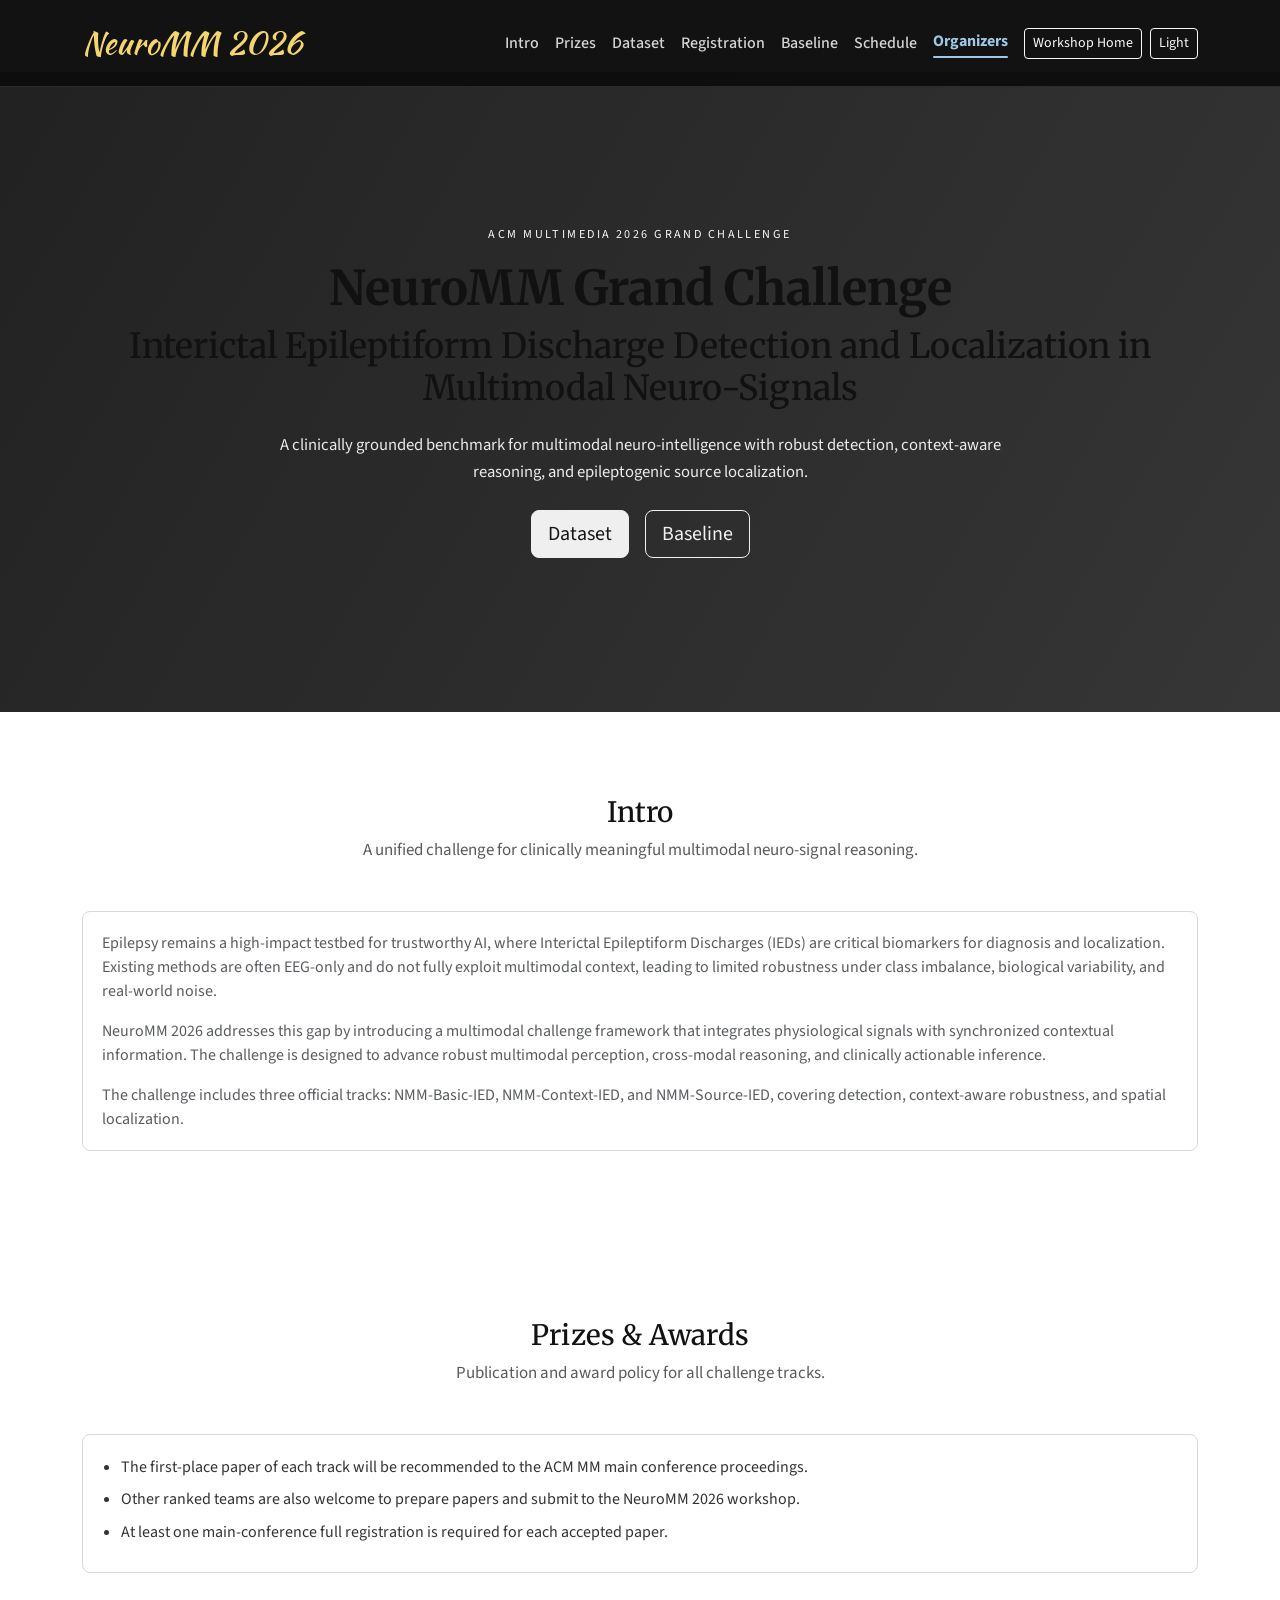
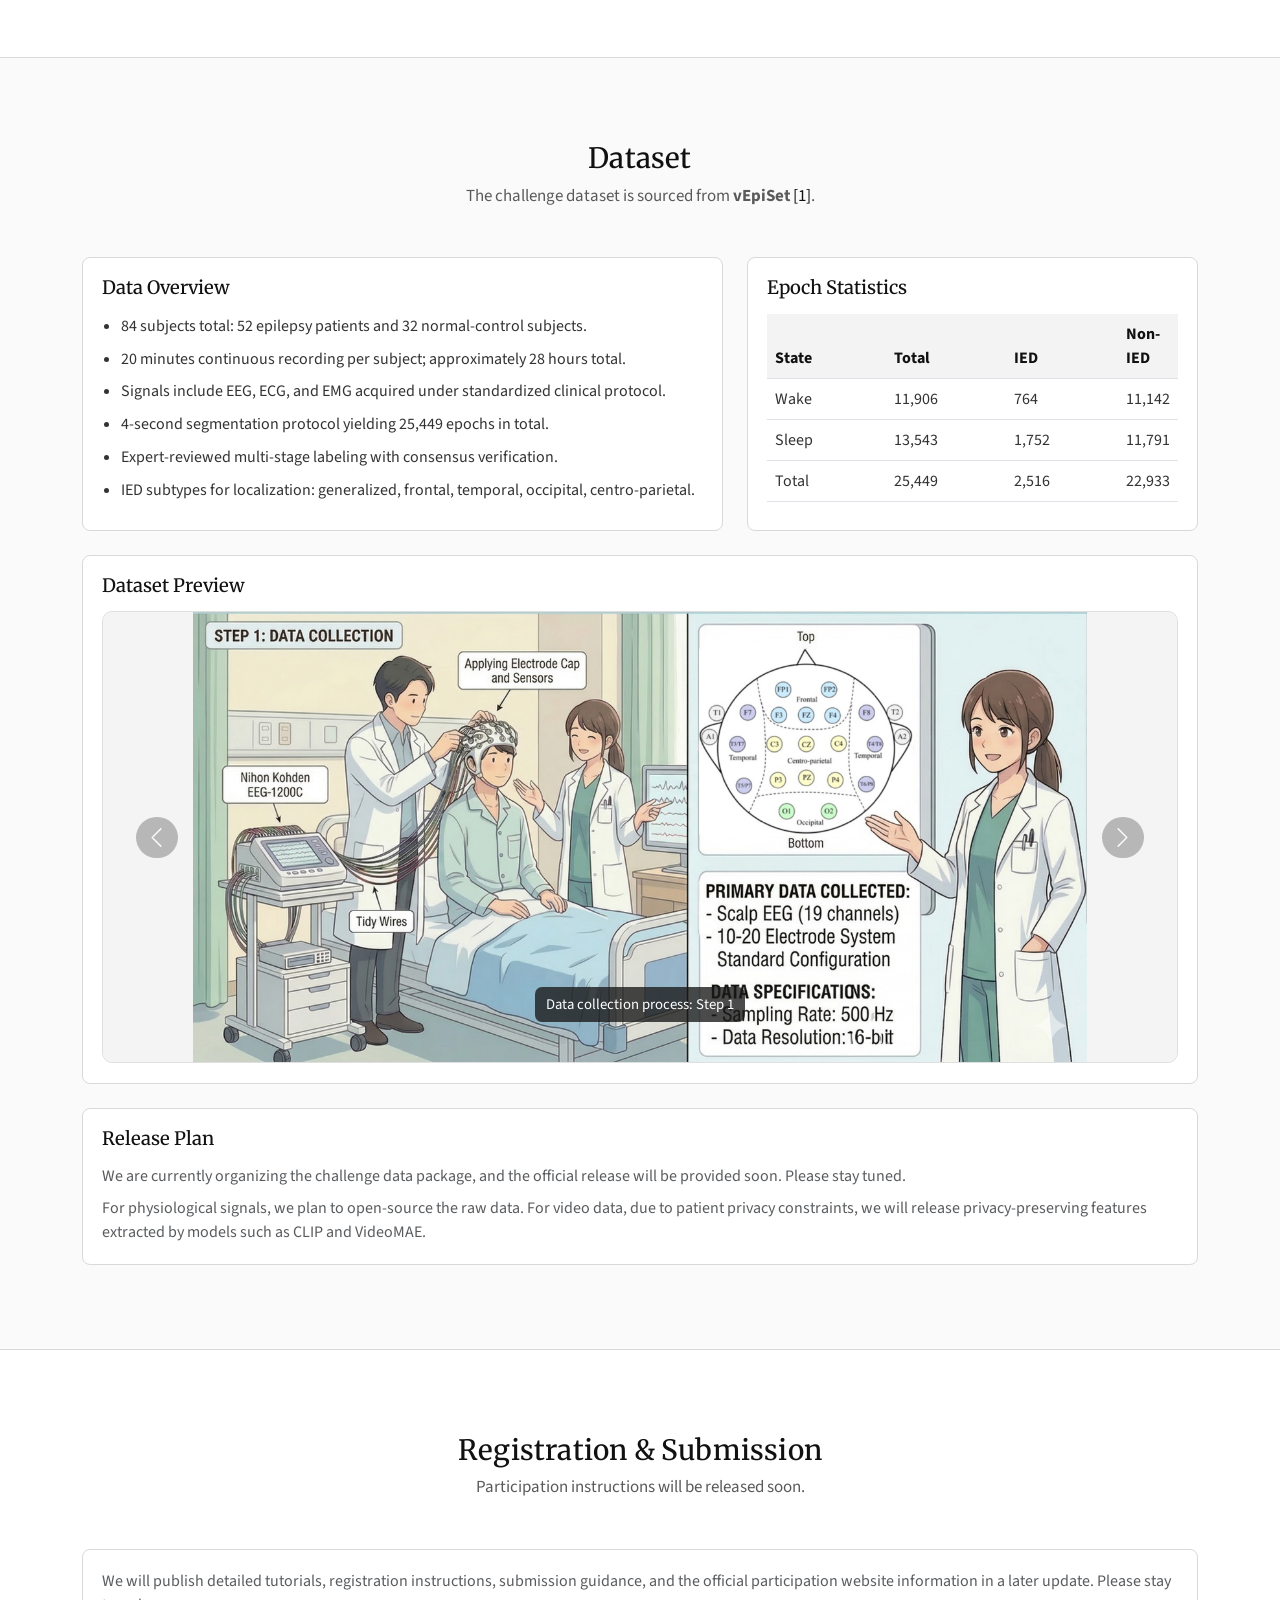
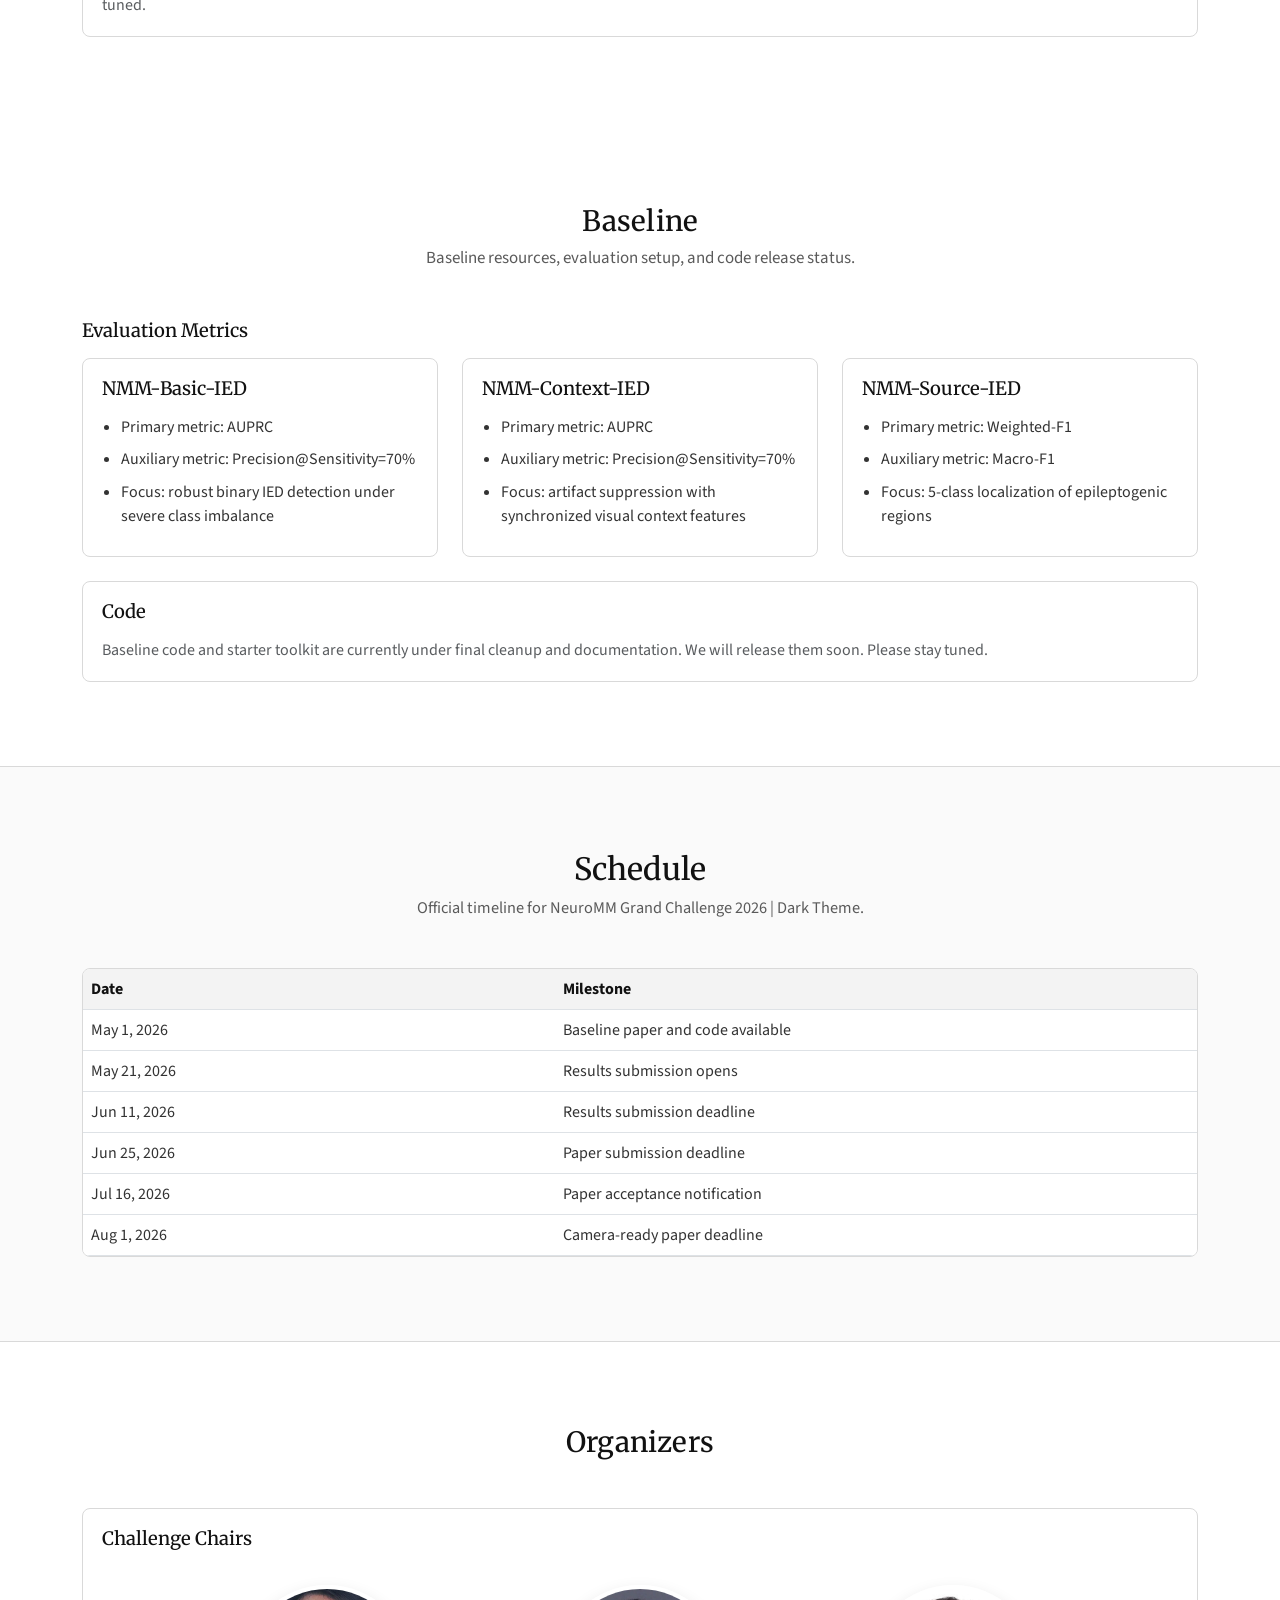
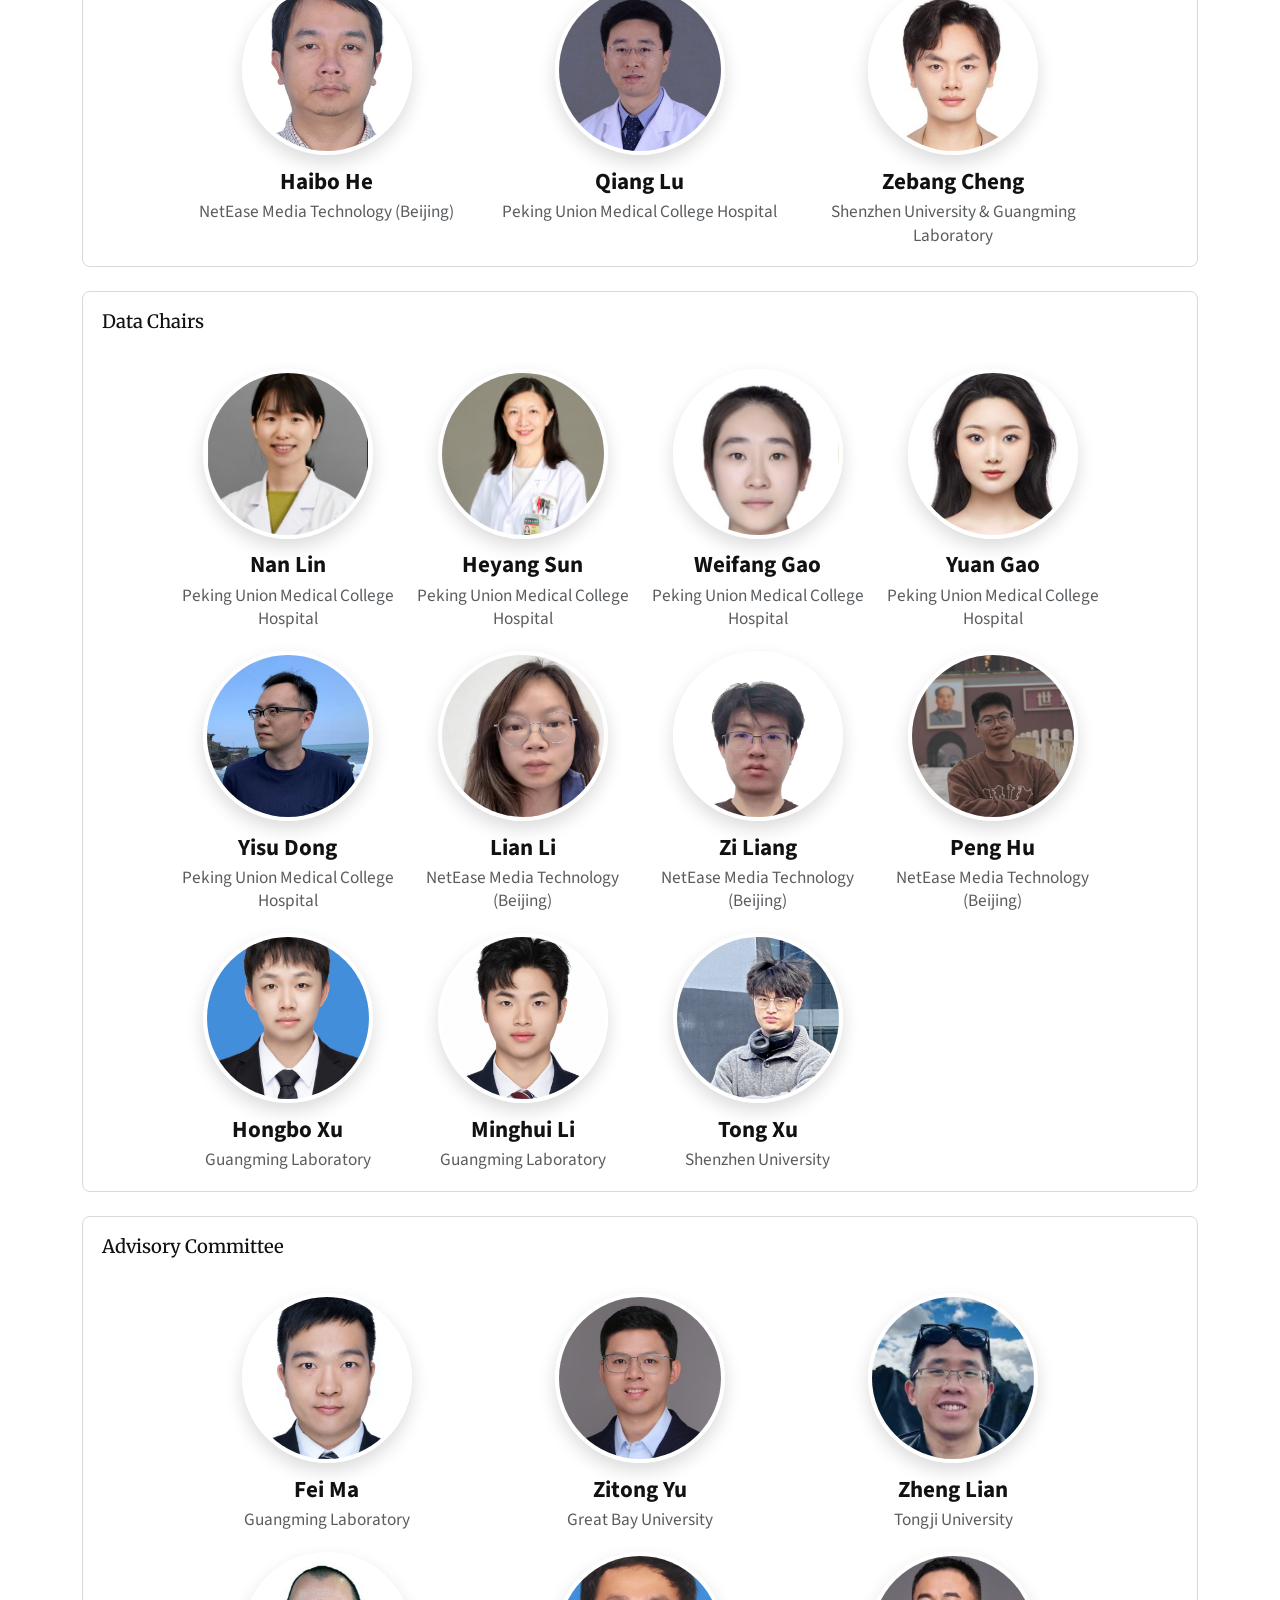
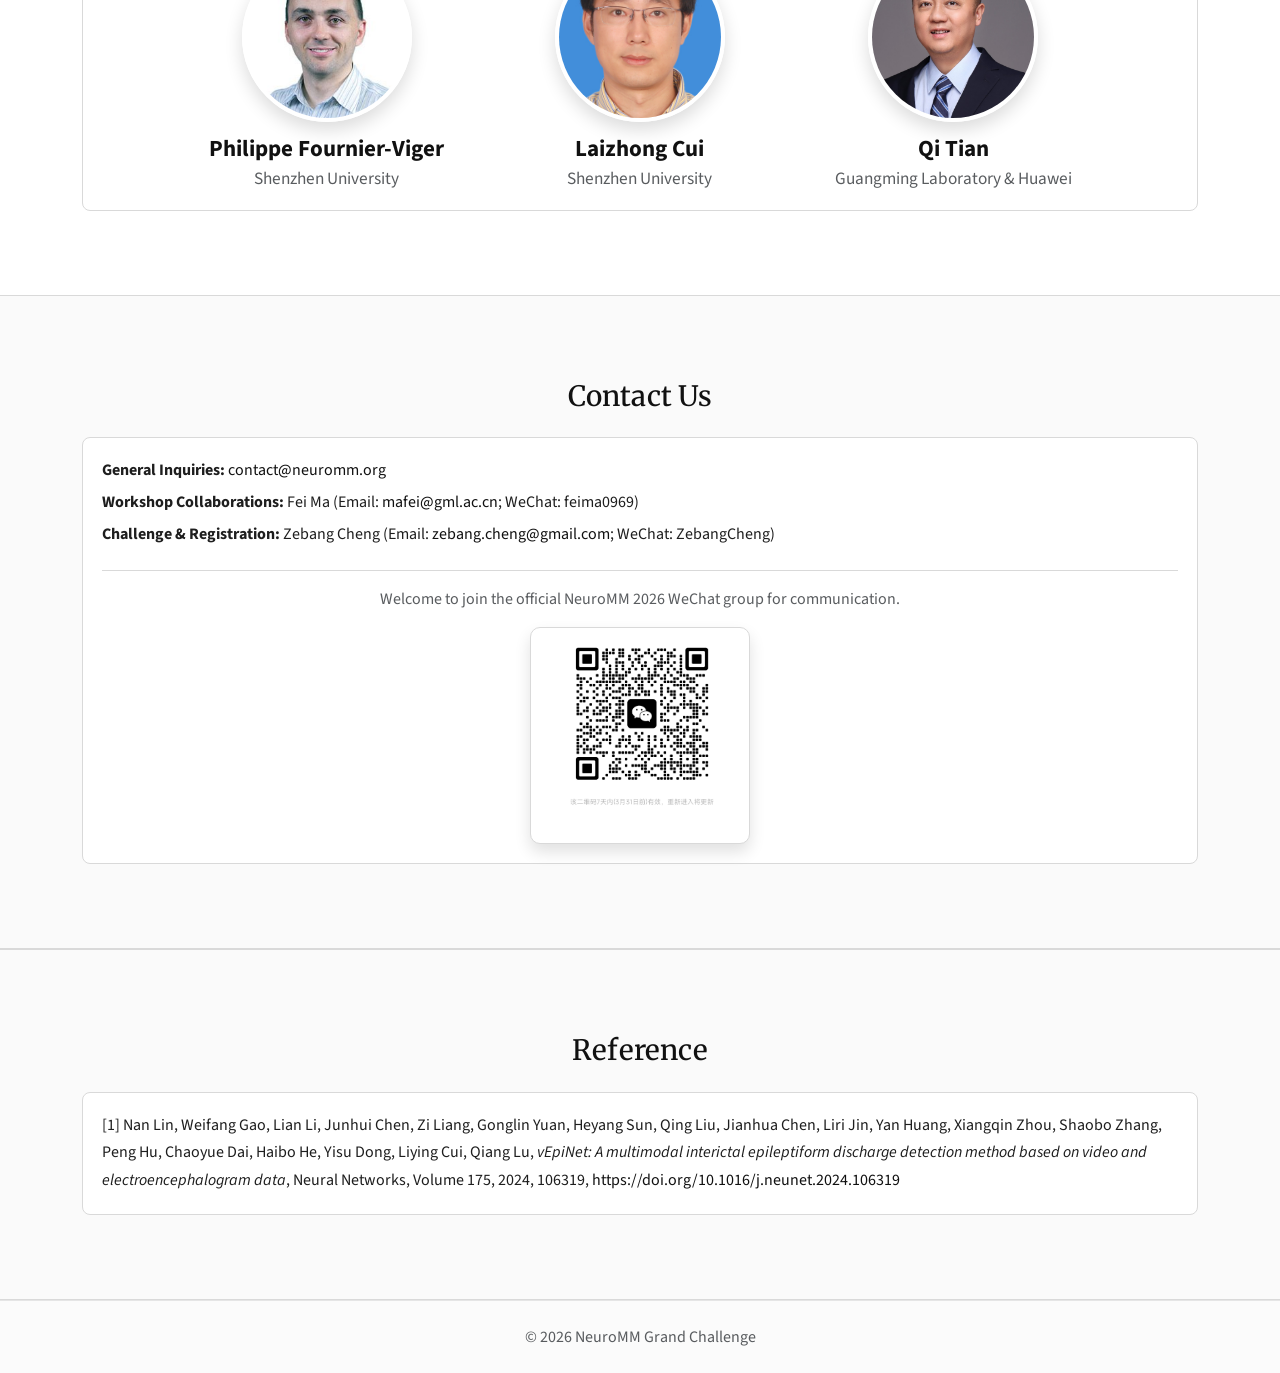
==== challenge-acm.html @ 3e34a35a "add organizer homepage" ====
<!DOCTYPE html>
<html lang="en">
<head>
  <meta charset="utf-8">
  <meta http-equiv="X-UA-Compatible" content="IE=edge">
  <meta name="viewport" content="width=device-width, initial-scale=1">
  <meta name="description" content="NeuroMM 2026 Grand Challenge details">
  <meta property="og:image" content="./img/mer2024-2.jpg">
  <meta property="og:type" content="website">

  <title>NeuroMM Grand Challenge 2026 | Dark Theme</title>

  <link rel="preconnect" href="https://fonts.googleapis.com">
  <link rel="preconnect" href="https://fonts.gstatic.com" crossorigin>
  <link href="https://fonts.googleapis.com/css2?family=Kaushan+Script&family=Merriweather:wght@400;700&family=Source+Sans+3:wght@400;500;600;700&display=swap" rel="stylesheet">

  <link href="https://cdn.jsdelivr.net/npm/bootstrap@5.3.3/dist/css/bootstrap.min.css" rel="stylesheet" integrity="sha384-QWTKZyjpPEjISv5WaRU9OFeRpok6YctnYmDr5pNlyT2bRjXh0JMhjY6hW+ALEwIH" crossorigin="anonymous">
  <link href="./css/style-acm.css" rel="stylesheet">
</head>

<body id="page-top">
  <nav class="navbar navbar-expand-lg navbar-dark fixed-top neuromm-navbar navbar-default">
    <div class="container">
      <a class="navbar-brand neuromm-brand page-scroll" href="#page-top">NeuroMM 2026</a>
      <button class="navbar-toggler" type="button" data-bs-toggle="collapse" data-bs-target="#mainNav" aria-controls="mainNav" aria-expanded="false" aria-label="Toggle navigation">
        <span class="navbar-toggler-icon"></span>
      </button>
      <div class="collapse navbar-collapse" id="mainNav">
        <ul class="navbar-nav ms-auto mb-2 mb-lg-0 align-items-lg-center">
          <li class="nav-item"><a class="nav-link page-scroll" href="#intro">Intro</a></li>
          <li class="nav-item"><a class="nav-link page-scroll" href="#prizes">Prizes</a></li>
          <li class="nav-item"><a class="nav-link page-scroll" href="#dataset">Dataset</a></li>
          <li class="nav-item"><a class="nav-link page-scroll" href="#registration">Registration</a></li>
          <li class="nav-item"><a class="nav-link page-scroll" href="#baseline">Baseline</a></li>
          <li class="nav-item"><a class="nav-link page-scroll" href="#schedule">Schedule</a></li>
          <li class="nav-item"><a class="nav-link page-scroll" href="#organizers">Organizers</a></li>
          <li class="nav-item ms-lg-2"><a class="btn btn-sm btn-outline-light" href="./index-acm.html">Workshop Home</a></li>
          <li class="nav-item ms-lg-2 mt-2 mt-lg-0"><a class="btn btn-sm btn-outline-light" href="./challenge.html">Light</a></li>
        </ul>
      </div>
    </div>
  </nav>

  <header class="hero-section d-flex align-items-center">
    <div class="container text-center hero-content">
      <p class="hero-kicker mb-3">ACM Multimedia 2026 Grand Challenge</p>
      <h1 class="display-5 fw-bold mb-2">NeuroMM Grand Challenge</h1>
      <h2 class="hero-title mb-4">Interictal Epileptiform Discharge Detection and Localization in Multimodal Neuro-Signals</h2>
      <p class="hero-subtitle mx-auto mb-4">
        A clinically grounded benchmark for multimodal neuro-intelligence with robust detection, context-aware reasoning, and epileptogenic source localization.
      </p>
      <div class="d-flex flex-wrap justify-content-center gap-3">
        <a href="#dataset" class="btn btn-lg hero-btn-primary">Dataset</a>
        <a href="#baseline" class="btn btn-lg hero-btn-secondary">Baseline</a>
      </div>
    </div>
  </header>

  <section id="intro" class="section-space">
    <div class="container">
      <div class="text-center mb-5">
        <h2 class="section-heading">Intro</h2>
        <p class="section-lead">A unified challenge for clinically meaningful multimodal neuro-signal reasoning.</p>
      </div>
      <div class="conference-panel">
        <p class="text-muted mb-3">
          Epilepsy remains a high-impact testbed for trustworthy AI, where Interictal Epileptiform Discharges (IEDs) are critical biomarkers for diagnosis and localization. Existing methods are often EEG-only and do not fully exploit multimodal context, leading to limited robustness under class imbalance, biological variability, and real-world noise.
        </p>
        <p class="text-muted mb-3">
          NeuroMM 2026 addresses this gap by introducing a multimodal challenge framework that integrates physiological signals with synchronized contextual information. The challenge is designed to advance robust multimodal perception, cross-modal reasoning, and clinically actionable inference.
        </p>
        <p class="text-muted mb-0">
          The challenge includes three official tracks: NMM-Basic-IED, NMM-Context-IED, and NMM-Source-IED, covering detection, context-aware robustness, and spatial localization.
        </p>
      </div>
    </div>
  </section>

  <section id="prizes" class="section-space">
    <div class="container">
      <div class="text-center mb-5">
        <h2 class="section-heading">Prizes &amp; Awards</h2>
        <p class="section-lead">Publication and award policy for all challenge tracks.</p>
      </div>
      <div class="conference-panel">
        <ul class="topic-list mb-0">
          <li>The first-place paper of each track will be recommended to the ACM MM main conference proceedings.</li>
          <li>Other ranked teams are also welcome to prepare papers and submit to the NeuroMM 2026 workshop.</li>
          <li>At least one main-conference full registration is required for each accepted paper.</li>
        </ul>
      </div>
    </div>
  </section>

  <section id="dataset" class="section-space section-muted">
    <div class="container">
      <div class="text-center mb-5">
        <h2 class="section-heading">Dataset</h2>
        <p class="section-lead">The challenge dataset is sourced from <strong>vEpiSet</strong> <a href="#ref-1">[1]</a>.</p>
      </div>
      <div class="row g-4">
        <div class="col-lg-7">
          <div class="conference-panel h-100">
            <h3 class="panel-title">Data Overview</h3>
            <ul class="topic-list mb-0">
              <li>84 subjects total: 52 epilepsy patients and 32 normal-control subjects.</li>
              <li>20 minutes continuous recording per subject; approximately 28 hours total.</li>
              <li>Signals include EEG, ECG, and EMG acquired under standardized clinical protocol.</li>
              <li>4-second segmentation protocol yielding 25,449 epochs in total.</li>
              <li>Expert-reviewed multi-stage labeling with consensus verification.</li>
              <li>IED subtypes for localization: generalized, frontal, temporal, occipital, centro-parietal.</li>
            </ul>
          </div>
        </div>
        <div class="col-lg-5">
          <div class="conference-panel h-100">
            <h3 class="panel-title">Epoch Statistics</h3>
            <table class="table align-middle mb-0 challenge-table">
              <thead>
                <tr>
                  <th scope="col">State</th>
                  <th scope="col">Total</th>
                  <th scope="col">IED</th>
                  <th scope="col">Non-IED</th>
                </tr>
              </thead>
              <tbody>
                <tr><td>Wake</td><td>11,906</td><td>764</td><td>11,142</td></tr>
                <tr><td>Sleep</td><td>13,543</td><td>1,752</td><td>11,791</td></tr>
                <tr><td>Total</td><td>25,449</td><td>2,516</td><td>22,933</td></tr>
              </tbody>
            </table>
          </div>
        </div>
      </div>

      <div class="conference-panel mt-4">
        <h3 class="panel-title">Dataset Preview</h3>
        <div id="datasetCarousel" class="carousel slide dataset-carousel" data-bs-ride="false">
          <div class="carousel-inner">
            <div class="carousel-item active">
              <img src="./img/challenge/data_collection_step1.jpg" class="dataset-carousel-img d-block w-100" alt="Data collection step 1">
              <div class="carousel-caption d-none d-md-block">
                <p class="dataset-caption mb-0">Data collection process: Step 1</p>
              </div>
            </div>
            <div class="carousel-item">
              <img src="./img/challenge/data_collection_step2.jpg" class="dataset-carousel-img d-block w-100" alt="Data collection step 2">
              <div class="carousel-caption d-none d-md-block">
                <p class="dataset-caption mb-0">Data collection process: Step 2</p>
              </div>
            </div>
            <div class="carousel-item">
              <img src="./img/challenge/sample1.png" class="dataset-carousel-img d-block w-100" alt="Dataset sample case 1">
              <div class="carousel-caption d-none d-md-block">
                <p class="dataset-caption mb-0">Sample case 1</p>
              </div>
            </div>
            <div class="carousel-item">
              <img src="./img/challenge/sample2.png" class="dataset-carousel-img d-block w-100" alt="Dataset sample case 2">
              <div class="carousel-caption d-none d-md-block">
                <p class="dataset-caption mb-0">Sample case 2</p>
              </div>
            </div>
            <div class="carousel-item">
              <img src="./img/challenge/sample3.png" class="dataset-carousel-img d-block w-100" alt="Dataset sample case 3">
              <div class="carousel-caption d-none d-md-block">
                <p class="dataset-caption mb-0">Sample case 3</p>
              </div>
            </div>
            <div class="carousel-item">
              <img src="./img/challenge/sample4.png" class="dataset-carousel-img d-block w-100" alt="Dataset sample case 4">
              <div class="carousel-caption d-none d-md-block">
                <p class="dataset-caption mb-0">Sample case 4</p>
              </div>
            </div>
            <div class="carousel-item">
              <img src="./img/challenge/sample5.png" class="dataset-carousel-img d-block w-100" alt="Dataset sample case 5">
              <div class="carousel-caption d-none d-md-block">
                <p class="dataset-caption mb-0">Sample case 5</p>
              </div>
            </div>
            <div class="carousel-item">
              <img src="./img/challenge/sample6.png" class="dataset-carousel-img d-block w-100" alt="Dataset sample case 6">
              <div class="carousel-caption d-none d-md-block">
                <p class="dataset-caption mb-0">Sample case 6</p>
              </div>
            </div>
          </div>
          <button class="carousel-control-prev" type="button" data-bs-target="#datasetCarousel" data-bs-slide="prev">
            <span class="carousel-control-prev-icon" aria-hidden="true"></span>
            <span class="visually-hidden">Previous</span>
          </button>
          <button class="carousel-control-next" type="button" data-bs-target="#datasetCarousel" data-bs-slide="next">
            <span class="carousel-control-next-icon" aria-hidden="true"></span>
            <span class="visually-hidden">Next</span>
          </button>
        </div>
      </div>

      <div class="conference-panel mt-4">
        <h3 class="panel-title">Release Plan</h3>
        <p class="text-muted mb-2">
          We are currently organizing the challenge data package, and the official release will be provided soon. Please stay tuned.
        </p>
        <p class="text-muted mb-0">
          For physiological signals, we plan to open-source the raw data. For video data, due to patient privacy constraints,
          we will release privacy-preserving features extracted by models such as CLIP and VideoMAE.
        </p>
      </div>
    </div>
  </section>

  <section id="registration" class="section-space">
    <div class="container">
      <div class="text-center mb-5">
        <h2 class="section-heading">Registration &amp; Submission</h2>
        <p class="section-lead">Participation instructions will be released soon.</p>
      </div>
      <div class="conference-panel">
        <p class="text-muted mb-0">
          We will publish detailed tutorials, registration instructions, submission guidance, and the official participation website information in a later update. Please stay tuned.
        </p>
      </div>
    </div>
  </section>

  <section id="baseline" class="section-space">
    <div class="container">
      <div class="text-center mb-5">
        <h2 class="section-heading">Baseline</h2>
        <p class="section-lead">Baseline resources, evaluation setup, and code release status.</p>
      </div>

      <div class="mb-4">
        <h3 class="panel-title mb-3">Evaluation Metrics</h3>
        <div class="row g-4">
          <div class="col-lg-4">
            <div class="conference-panel h-100">
              <h3 class="panel-title">NMM-Basic-IED</h3>
              <ul class="topic-list mb-0">
                <li>Primary metric: AUPRC</li>
                <li>Auxiliary metric: Precision@Sensitivity=70%</li>
                <li>Focus: robust binary IED detection under severe class imbalance</li>
              </ul>
            </div>
          </div>
          <div class="col-lg-4">
            <div class="conference-panel h-100">
              <h3 class="panel-title">NMM-Context-IED</h3>
              <ul class="topic-list mb-0">
                <li>Primary metric: AUPRC</li>
                <li>Auxiliary metric: Precision@Sensitivity=70%</li>
                <li>Focus: artifact suppression with synchronized visual context features</li>
              </ul>
            </div>
          </div>
          <div class="col-lg-4">
            <div class="conference-panel h-100">
              <h3 class="panel-title">NMM-Source-IED</h3>
              <ul class="topic-list mb-0">
                <li>Primary metric: Weighted-F1</li>
                <li>Auxiliary metric: Macro-F1</li>
                <li>Focus: 5-class localization of epileptogenic regions</li>
              </ul>
            </div>
          </div>
        </div>
      </div>

      <div class="conference-panel">
        <h3 class="panel-title">Code</h3>
        <p class="text-muted mb-0">
          Baseline code and starter toolkit are currently under final cleanup and documentation. We will release them soon. Please stay tuned.
        </p>
      </div>
    </div>
  </section>

  <section id="schedule" class="section-space section-muted schedule-section">
    <div class="container">
      <div class="text-center mb-5">
        <h2 class="section-heading">Schedule</h2>
        <p class="section-lead">Official timeline for NeuroMM Grand Challenge 2026 | Dark Theme.</p>
      </div>
      <div class="conference-panel p-0 overflow-hidden">
        <table class="table table-hover mb-0 challenge-table">
          <thead>
            <tr>
              <th scope="col" class="w-25">Date</th>
              <th scope="col">Milestone</th>
            </tr>
          </thead>
          <tbody>
            <tr><td>May 1, 2026</td><td>Baseline paper and code available</td></tr>
            <tr><td>May 21, 2026</td><td>Results submission opens</td></tr>
            <tr><td>Jun 11, 2026</td><td>Results submission deadline</td></tr>
            <tr><td>Jun 25, 2026</td><td>Paper submission deadline</td></tr>
            <tr><td>Jul 16, 2026</td><td>Paper acceptance notification</td></tr>
            <tr><td>Aug 1, 2026</td><td>Camera-ready paper deadline</td></tr>
          </tbody>
        </table>
      </div>
    </div>
  </section>

  <section id="organizers" class="section-space">
    <div class="container">
      <div class="text-center mb-5">
        <h2 class="section-heading">Organizers</h2>
      </div>
      <div class="conference-panel mb-4">
        <h3 class="panel-title">Challenge Chairs</h3>
        <div class="row g-4 committee-grid">
          <div class="col-6 col-md-4 text-center member-card">
            <img src="./img/people/Haibo%20He.jpg" class="member-img" alt="Haibo He">
            <h6 class="member-name mt-3"><a href="">Haibo He</a></h6>
            <p class="text-muted small mb-0">NetEase Media Technology (Beijing)</p>
          </div>
          <div class="col-6 col-md-4 text-center member-card">
            <img src="./img/people/Qiang Lu.jpg" class="member-img" alt="Qiang Lu">
            <h6 class="member-name mt-3"><a href="">Qiang Lu</a></h6>
            <p class="text-muted small mb-0">Peking Union Medical College Hospital</p>
          </div>
          <div class="col-6 col-md-4 text-center member-card">
            <img src="./img/people/Zebang%20Cheng.jpg" class="member-img" alt="Zebang Cheng">
            <h6 class="member-name mt-3"><a href="">Zebang Cheng</a></h6>
            <p class="text-muted small mb-0">Shenzhen University &amp; Guangming Laboratory</p>
          </div>
        </div>
      </div>

      <div class="conference-panel mb-4">
        <h3 class="panel-title">Data Chairs</h3>
        <div class="row g-4 committee-grid">
          <div class="col-6 col-md-4 col-lg-3 text-center member-card">
            <img src="./img/people/Nan%20Lin.jpg" class="member-img" alt="Nan Lin">
            <h6 class="member-name mt-3"><a href="">Nan Lin</a></h6>
            <p class="text-muted small mb-0">Peking Union Medical College Hospital</p>
          </div>
          <div class="col-6 col-md-4 col-lg-3 text-center member-card">
            <img src="./img/people/Heyang Sun.jpg" class="member-img" alt="Heyang Sun">
            <h6 class="member-name mt-3"><a href="">Heyang Sun</a></h6>
            <p class="text-muted small mb-0">Peking Union Medical College Hospital</p>
          </div>
          <div class="col-6 col-md-4 col-lg-3 text-center member-card">
            <img src="./img/people/Weifang Gao.jpg" class="member-img" alt="Weifang Gao">
            <h6 class="member-name mt-3"><a href="">Weifang Gao</a></h6>
            <p class="text-muted small mb-0">Peking Union Medical College Hospital</p>
          </div>
          <div class="col-6 col-md-4 col-lg-3 text-center member-card">
            <img src="./img/people/Yuan Gao.jpg" class="member-img" alt="Yuan Gao">
            <h6 class="member-name mt-3"><a href="">Yuan Gao</a></h6>
            <p class="text-muted small mb-0">Peking Union Medical College Hospital</p>
          </div>
          <div class="col-6 col-md-4 col-lg-3 text-center member-card">
            <img src="./img/people/Yisu Dong.jpg" class="member-img" alt="Yisu Dong">
            <h6 class="member-name mt-3"><a href="">Yisu Dong</a></h6>
            <p class="text-muted small mb-0">Peking Union Medical College Hospital</p>
          </div>
          <div class="col-6 col-md-4 col-lg-3 text-center member-card">
            <img src="./img/people/Lian%20Li.jpg" class="member-img" alt="Lian Li">
            <h6 class="member-name mt-3"><a href="">Lian Li</a></h6>
            <p class="text-muted small mb-0">NetEase Media Technology (Beijing)</p>
          </div>
          <div class="col-6 col-md-4 col-lg-3 text-center member-card">
            <img src="./img/people/Zi%20Liang.jpg" class="member-img" alt="Zi Liang">
            <h6 class="member-name mt-3"><a href="">Zi Liang</a></h6>
            <p class="text-muted small mb-0">NetEase Media Technology (Beijing)</p>
          </div>
          <div class="col-6 col-md-4 col-lg-3 text-center member-card">
            <img src="./img/people/Peng%20Hu.jpg" class="member-img" alt="Peng Hu">
            <h6 class="member-name mt-3"><a href="">Peng Hu</a></h6>
            <p class="text-muted small mb-0">NetEase Media Technology (Beijing)</p>
          </div>
          <div class="col-6 col-md-4 col-lg-3 text-center member-card">
            <img src="./img/people/Hongbo%20Xu.jpg" class="member-img" alt="Hongbo Xu">
            <h6 class="member-name mt-3"><a href="">Hongbo Xu</a></h6>
            <p class="text-muted small mb-0">Guangming Laboratory</p>
          </div>
          <div class="col-6 col-md-4 col-lg-3 text-center member-card">
            <img src="./img/people/Minghui%20Li.jpg" class="member-img" alt="Minghui Li">
            <h6 class="member-name mt-3"><a href="">Minghui Li</a></h6>
            <p class="text-muted small mb-0">Guangming Laboratory</p>
          </div>
          <div class="col-6 col-md-4 col-lg-3 text-center member-card">
            <img src="./img/people/Tong Xu.jpg" class="member-img" alt="Tong Xu">
            <h6 class="member-name mt-3"><a href="">Tong Xu</a></h6>
            <p class="text-muted small mb-0">Shenzhen University</p>
          </div>
        </div>
      </div>

      <div class="conference-panel">
        <h3 class="panel-title">Advisory Committee</h3>
        <div class="row g-4 committee-grid">
          <div class="col-6 col-md-4 text-center member-card">
            <img src="./img/people/Fei%20Ma.jpg" class="member-img" alt="Fei Ma">
            <h6 class="member-name mt-3"><a href="https://feima09.github.io/">Fei Ma</a></h6>
            <p class="text-muted small mb-0">Guangming Laboratory</p>
          </div>
          <div class="col-6 col-md-4 text-center member-card">
            <img src="./img/people/Zitong%20Yu.jpeg" class="member-img" alt="Zitong Yu">
            <h6 class="member-name mt-3"><a href="https://zitong-yu.github.io/yzt/">Zitong Yu</a></h6>
            <p class="text-muted small mb-0">Great Bay University</p>
          </div>
          <div class="col-6 col-md-4 text-center member-card">
            <img src="./img/people/Zheng%20Lian.jpg" class="member-img" alt="Zheng Lian">
            <h6 class="member-name mt-3"><a href="https://zeroqiaoba.github.io/Homepage/">Zheng Lian</a></h6>
            <p class="text-muted small mb-0">Tongji University</p>
          </div>
          <div class="col-6 col-md-4 text-center member-card">
            <img src="./img/people/Philippe%20Fournier-Viger.jpg" class="member-img" alt="Philippe Fournier-Viger">
            <h6 class="member-name mt-3"><a href="https://www.philippe-fournier-viger.com/">Philippe Fournier-Viger</a></h6>
            <p class="text-muted small mb-0">Shenzhen University</p>
          </div>
          <div class="col-6 col-md-4 text-center member-card">
            <img src="./img/people/Laizhong%20Cui.jpg" class="member-img" alt="Laizhong Cui">
            <h6 class="member-name mt-3"><a href="https://csse.szu.edu.cn/staff/cuilz/">Laizhong Cui</a></h6>
            <p class="text-muted small mb-0">Shenzhen University</p>
          </div>
          <div class="col-6 col-md-4 text-center member-card">
            <img src="./img/people/Qi%20Tian.jpg" class="member-img" alt="Qi Tian">
            <h6 class="member-name mt-3"><a href="https://www.qitian1987.com/index.html">Qi Tian</a></h6>
            <p class="text-muted small mb-0">Guangming Laboratory &amp; Huawei</p>
          </div>
        </div>
      </div>
    </div>
  </section>

  <section id="contact" class="section-space section-muted">
    <div class="container">
      <div class="text-center mb-4">
        <h2 class="section-heading">Contact Us</h2>
      </div>
      <div class="conference-panel">
        <p class="mb-2"><strong>General Inquiries:</strong> <a href="mailto:contact@neuromm.org">contact@neuromm.org</a></p>
        <p class="mb-2"><strong>Workshop Collaborations:</strong> Fei Ma (Email: <a href="mailto:mafei@gml.ac.cn">mafei@gml.ac.cn</a>; WeChat: feima0969)</p>
        <p class="mb-0"><strong>Challenge &amp; Registration:</strong> Zebang Cheng (Email: <a href="mailto:zebang.cheng@gmail.com">zebang.cheng@gmail.com</a>; WeChat: ZebangCheng)</p>
        <div class="wechat-qr-box mt-4 pt-3 border-top">
          <p class="mb-3 text-muted">Welcome to join the official NeuroMM 2026 WeChat group for communication.</p>
          <img src="./img/WechatGroup.jpg" class="wechat-qr" alt="NeuroMM 2026 official WeChat group QR code">
        </div>
      </div>
    </div>
  </section>

  <section id="references" class="section-space section-muted">
    <div class="container">
      <div class="text-center mb-4">
        <h2 class="section-heading">Reference</h2>
      </div>
      <div class="conference-panel reference-panel">
        <p id="ref-1" class="mb-0">
          [1] Nan Lin, Weifang Gao, Lian Li, Junhui Chen, Zi Liang, Gonglin Yuan, Heyang Sun, Qing Liu, Jianhua Chen, Liri Jin, Yan Huang, Xiangqin Zhou, Shaobo Zhang, Peng Hu, Chaoyue Dai, Haibo He, Yisu Dong, Liying Cui, Qiang Lu, <em>vEpiNet: A multimodal interictal epileptiform discharge detection method based on video and electroencephalogram data</em>, Neural Networks, Volume 175, 2024, 106319, <a href="https://doi.org/10.1016/j.neunet.2024.106319" target="_blank" rel="noopener noreferrer">https://doi.org/10.1016/j.neunet.2024.106319</a>
        </p>
      </div>
    </div>
  </section>

  <footer class="py-4 text-center text-muted">
    © 2026 NeuroMM Grand Challenge
  </footer>

  <script src="https://cdn.jsdelivr.net/npm/bootstrap@5.3.3/dist/js/bootstrap.bundle.min.js" integrity="sha384-YvpcrYf0tY3lHB60NNkmXc5s9fDVZLESaAA55NDzOxhy9GkcIdslK1eN7N6jIeHz" crossorigin="anonymous"></script>
  <script>
    (function () {
      var nav = document.querySelector(".neuromm-navbar");
      var navLinks = Array.prototype.slice.call(document.querySelectorAll("#mainNav .nav-link.page-scroll"));
      var sections = navLinks
        .map(function (link) {
          var id = link.getAttribute("href");
          if (!id || id.charAt(0) !== "#") return null;
          return document.querySelector(id);
        })
        .filter(Boolean);

      function setActiveLink(id) {
        navLinks.forEach(function (link) {
          var active = link.getAttribute("href") === "#" + id;
          link.classList.toggle("active", active);
          if (active) {
            link.setAttribute("aria-current", "page");
          } else {
            link.removeAttribute("aria-current");
          }
        });
      }

      function updateNavbarState() {
        if (!nav) return;
        var shouldShrink = window.innerWidth >= 768 && window.scrollY > 40;
        nav.classList.toggle("navbar-shrink", shouldShrink);
      }

      function initSectionSpy() {
        if (!sections.length) return;
        var observer = new IntersectionObserver(
          function (entries) {
            entries.forEach(function (entry) {
              if (entry.isIntersecting) {
                setActiveLink(entry.target.id);
              }
            });
          },
          {
            root: null,
            rootMargin: "-40% 0px -50% 0px",
            threshold: 0.01
          }
        );
        sections.forEach(function (section) {
          observer.observe(section);
        });
      }

      updateNavbarState();
      initSectionSpy();

      window.addEventListener("scroll", updateNavbarState);
      window.addEventListener("resize", updateNavbarState);
    })();
  </script>
</body>
</html>
---- css/style-acm.css ----
:root {
  --black: #111111;
  --charcoal: #1e1e1e;
  --gray-800: #333333;
  --gray-600: #5a5a5a;
  --gray-400: #9a9a9a;
  --gray-200: #d9d9d9;
  --gray-100: #f3f3f3;
  --white: #ffffff;
}

html {
  scroll-behavior: smooth;
}

body {
  font-family: "Source Sans 3", "Segoe UI", sans-serif;
  color: var(--charcoal);
  background: var(--white);
  padding-top: 72px;
  transition: background-color 0.35s ease, color 0.35s ease;
}

h1,
h2,
h3,
h4,
h5,
h6 {
  font-family: "Merriweather", Georgia, serif;
  color: var(--black);
}

a {
  color: var(--black);
  text-decoration: none;
}

a:hover,
a:focus {
  color: #000000;
}

.section-space {
  padding: 84px 0;
}

.section-muted {
  background: #fafafa;
  border-top: 1px solid var(--gray-200);
  border-bottom: 1px solid var(--gray-200);
  transition: background-color 0.35s ease, border-color 0.35s ease;
}

.challenge-section {
  background: linear-gradient(180deg, #ffffff, #f8f8f8);
  border-top: 1px solid var(--gray-200);
  border-bottom: 1px solid var(--gray-200);
}

.organization-final-section {
  background:
    radial-gradient(circle at 90% 10%, rgba(0, 0, 0, 0.05), transparent 40%),
    linear-gradient(180deg, #f2f2f2, #f9f9f9);
  border-top: 1px solid var(--gray-200);
}

.cfp-section {
  border-top: 2px solid var(--black);
  border-bottom: 2px solid var(--black);
  background: linear-gradient(180deg, #f7f7f7, #fafafa);
}

.cfp-section .section-heading::after {
  content: "Core Track";
  display: inline-block;
  margin-left: 0.6rem;
  padding: 0.22rem 0.52rem;
  border-radius: 999px;
  font-family: "Source Sans 3", "Segoe UI", sans-serif;
  font-size: 0.68rem;
  letter-spacing: 0.06em;
  text-transform: uppercase;
  background: var(--black);
  color: #fff;
  vertical-align: middle;
}

.section-heading {
  font-size: clamp(1.75rem, 2.1vw, 2.2rem);
  letter-spacing: 0.2px;
}

.section-lead {
  color: var(--gray-600);
  font-size: 1.06rem;
  margin-bottom: 0;
}

.neuromm-navbar {
  background: rgba(14, 14, 14, 0.98);
  border-bottom: 1px solid #2b2b2b;
  padding: 10px 0;
  transition: padding 0.3s ease, background-color 0.3s ease;
}

.neuromm-brand {
  color: #f4d56f;
  font-family: "Kaushan Script", "Helvetica Neue", Helvetica, Arial, cursive;
  font-weight: 400;
  font-size: 1.62rem;
  transition: color 0.3s ease, font-size 0.3s ease;
}

.neuromm-brand:hover,
.neuromm-brand:focus {
  color: #ffe8a9;
}

.neuromm-navbar .navbar-nav .nav-link {
  color: rgba(255, 255, 255, 0.82);
  font-weight: 500;
}

.neuromm-navbar .navbar-nav .nav-link:hover,
.neuromm-navbar .navbar-nav .nav-link:focus {
  color: #e3e3e3;
}

.neuromm-navbar .navbar-nav .nav-link.active {
  color: #9ec8e6;
  font-weight: 700;
}

.neuromm-navbar .navbar-nav .nav-link.active::after {
  content: "";
  display: block;
  width: 100%;
  height: 2px;
  margin-top: 3px;
  background: #9ec8e6;
  border-radius: 2px;
}

.hero-section {
  min-height: 640px;
  background-image: linear-gradient(120deg, rgba(15, 15, 15, 0.92), rgba(32, 32, 32, 0.9)), url(../img/mer2024-2.jpg);
  background-size: cover;
  background-position: center;
}

.hero-content {
  color: #f6f6f6;
}

.hero-kicker {
  text-transform: uppercase;
  letter-spacing: 0.2em;
  font-size: 0.76rem;
}

.hero-title {
  font-size: clamp(1.65rem, 2.7vw, 2.4rem);
}

.hero-subtitle {
  max-width: 760px;
  font-size: 1.04rem;
  line-height: 1.62;
  color: rgba(255, 255, 255, 0.9);
}

.hero-meta {
  color: rgba(255, 255, 255, 0.75);
}

.hero-btn-primary {
  background: #efefef;
  border: 1px solid #efefef;
  color: #161616;
}

.hero-btn-primary:hover,
.hero-btn-primary:focus {
  background: #ffffff;
  border-color: #ffffff;
  color: #000000;
}

.hero-btn-secondary {
  background: transparent;
  border: 1px solid #f0f0f0;
  color: #f0f0f0;
}

.hero-btn-secondary:hover,
.hero-btn-secondary:focus {
  background: #f0f0f0;
  border-color: #f0f0f0;
  color: #111111;
}

.conference-panel {
  background: var(--white);
  border: 1px solid var(--gray-200);
  border-radius: 8px;
  padding: 1.2rem;
  transition: background-color 0.35s ease, color 0.35s ease, border-color 0.35s ease;
}

.panel-title {
  font-size: 1.15rem;
  margin-bottom: 0.9rem;
}

.news-section .section-heading,
.schedule-section .section-heading,
.workshop-section .section-heading {
  font-size: clamp(1.92rem, 2.3vw, 2.35rem);
}

.news-section .section-lead,
.schedule-section .section-lead {
  font-size: 1.02rem;
}

.news-section .news-date {
  text-transform: uppercase;
  letter-spacing: 0.02em;
}

.news-section .news-title {
  font-size: 1.04rem;
  font-weight: 600;
}

.workshop-section .panel-title {
  font-size: 1.24rem;
  margin-bottom: 1rem;
}

.workshop-section .text-muted {
  line-height: 1.62;
}

.workshop-section .topic-list li {
  font-size: 0.97rem;
  line-height: 1.48;
}

.topic-group-title {
  font-family: "Source Sans 3", "Segoe UI", sans-serif;
  font-size: 1.03rem;
  font-weight: 700;
  letter-spacing: 0.02em;
  text-transform: uppercase;
  color: var(--black);
  margin-bottom: 0.45rem;
}

.scope-list .list-group-item {
  border: none;
  border-bottom: 1px solid #ededed;
  padding-left: 0;
  padding-right: 0;
  color: var(--gray-800);
}

.scope-list .list-group-item:last-child {
  border-bottom: none;
}

.challenge-table th {
  width: 34%;
  background: var(--gray-100);
  color: var(--black);
}

.challenge-table td {
  color: var(--gray-800);
}

.dataset-carousel {
  border-radius: 10px;
  overflow: hidden;
  border: 1px solid #dfdfdf;
  background: #f7f7f7;
}

.dataset-carousel-img {
  width: 100%;
  height: 450px;
  object-fit: contain;
  background: #f4f4f4;
}

.dataset-caption {
  display: inline-block;
  background: rgba(25, 25, 25, 0.78);
  color: #ffffff;
  padding: 0.42rem 0.7rem;
  border-radius: 7px;
  font-size: 0.92rem;
}

.dataset-carousel .carousel-control-prev,
.dataset-carousel .carousel-control-next {
  width: 10%;
}

.dataset-carousel .carousel-control-prev-icon,
.dataset-carousel .carousel-control-next-icon {
  width: 2.6rem;
  height: 2.6rem;
  border-radius: 50%;
  background-color: rgba(0, 0, 0, 0.5);
  background-size: 56% 56%;
}

.reference-panel p {
  line-height: 1.72;
}

.topic-list {
  margin: 0;
  padding-left: 1.2rem;
}

.topic-list li {
  margin-bottom: 0.55rem;
  color: var(--gray-800);
}

.conference-note {
  border-left: 4px solid var(--black);
  background: #f2f2f2;
  color: var(--gray-800);
  border-radius: 2px;
  padding: 0.8rem 1rem;
}

.timeline-wrapper {
  position: relative;
  padding-left: 2.7rem;
}

.timeline-wrapper::before {
  content: "";
  position: absolute;
  left: 1rem;
  top: 0.35rem;
  bottom: 0.35rem;
  width: 2px;
  background: #b8b8b8;
}

.timeline-group {
  margin-bottom: 1.8rem;
}

.timeline-year {
  font-size: 1.32rem;
  margin-bottom: 0.95rem;
}

.timeline-item {
  position: relative;
  margin-bottom: 1rem;
}

.timeline-dot {
  position: absolute;
  left: -2.03rem;
  top: 1.1rem;
  width: 11px;
  height: 11px;
  border-radius: 50%;
  background: var(--black);
  border: 2px solid var(--white);
}

.timeline-date {
  font-size: 0.86rem;
  color: var(--gray-600);
  font-weight: 700;
  margin-bottom: 0.35rem;
  letter-spacing: 0.01em;
}

.schedule-section .timeline-card p:last-child {
  font-size: 1.02rem;
  line-height: 1.45;
}

.year-nav {
  top: 98px;
}

.year-nav-list .list-group-item {
  border: 1px solid #e4e4e4;
  color: var(--gray-800);
  font-weight: 600;
}

.year-nav-list .list-group-item:hover,
.year-nav-list .list-group-item:focus {
  background: #f2f2f2;
  color: var(--black);
}

.speaker-img {
  width: 186px;
  height: 186px;
  border-radius: 50%;
  object-fit: cover;
  border: 3px solid var(--white);
  box-shadow: 0 5px 16px rgba(0, 0, 0, 0.16);
}

.committee-accordion .accordion-item {
  border: 1px solid var(--gray-200);
  border-radius: 8px;
  margin-bottom: 1rem;
  overflow: hidden;
}

.committee-accordion .accordion-button {
  font-family: "Merriweather", Georgia, serif;
  font-weight: 700;
  color: var(--black);
  background: #f9f9f9;
}

.committee-accordion .accordion-button:not(.collapsed) {
  background: #efefef;
  color: var(--black);
  box-shadow: none;
}

.committee-accordion .accordion-button:focus {
  box-shadow: none;
  border-color: transparent;
}

.member-img {
  width: 170px;
  height: 170px;
  border-radius: 50%;
  object-fit: cover;
  border: 4px solid var(--white);
  box-shadow: 0 8px 18px rgba(0, 0, 0, 0.14);
}

.member-name {
  font-family: "Source Sans 3", "Segoe UI", sans-serif;
  font-weight: 700;
  font-size: clamp(1.4rem, 1.8vw, 1.95rem);
  margin-bottom: 0.28rem;
}

.organization-section .section-heading {
  font-size: clamp(2.2rem, 3vw, 3.1rem);
}

.organization-section .conference-panel {
  padding: 1.7rem 1.15rem;
}

.organization-section .panel-title {
  font-size: 1.45rem;
  margin-bottom: 1.25rem;
}

.committee-grid {
  max-width: 940px;
  margin: 0 auto;
  --bs-gutter-x: 0.7rem;
  --bs-gutter-y: 1.3rem;
}

.committee-grid .member-card {
  padding-left: 6px;
  padding-right: 6px;
}

.committee-grid .member-name {
  margin-top: 0.8rem !important;
}

.committee-grid .text-muted.small {
  font-size: 1.08rem !important;
  line-height: 1.35;
}

.wechat-qr-box {
  text-align: center;
  border-color: var(--gray-200) !important;
}

.wechat-qr {
  width: min(220px, 100%);
  height: auto;
  border-radius: 10px;
  border: 1px solid var(--gray-200);
  padding: 6px;
  background: #ffffff;
  box-shadow: 0 8px 16px rgba(0, 0, 0, 0.12);
}

footer {
  border-top: 1px solid #e5e5e5;
  background: #fbfbfb;
  transition: background-color 0.35s ease, border-color 0.35s ease;
}

@media (max-width: 991px) {
  body {
    padding-top: 68px;
  }

  .hero-section {
    min-height: 600px;
  }

  .year-nav {
    position: static !important;
    top: auto;
  }

  .member-img {
    width: 152px;
    height: 152px;
  }

  .committee-grid .text-muted.small {
    font-size: 1rem !important;
  }
}

@media (min-width: 768px) {
  .neuromm-navbar {
    padding: 14px 0;
  }

  .neuromm-brand {
    font-size: 2em;
  }

  .neuromm-navbar.navbar-shrink {
    padding: 10px 0;
  }

  .neuromm-navbar.navbar-shrink .neuromm-brand {
    font-size: 1.5em;
  }
}

@media (max-width: 576px) {
  .hero-section {
    min-height: 560px;
  }

  .speaker-img {
    width: 164px;
    height: 164px;
  }

  .member-img {
    width: 126px;
    height: 126px;
  }

  .member-name {
    font-size: 1.18rem;
  }

  .committee-grid {
    --bs-gutter-x: 0.7rem;
    --bs-gutter-y: 1rem;
  }

  .wechat-qr {
    width: min(180px, 100%);
  }

  .timeline-wrapper {
    padding-left: 2.2rem;
  }

  .timeline-dot {
    left: -1.86rem;
  }

  .section-space {
    padding: 72px 0;
  }

  .dataset-carousel-img {
    height: 300px;
  }

  .dataset-caption {
    font-size: 0.84rem;
  }
}
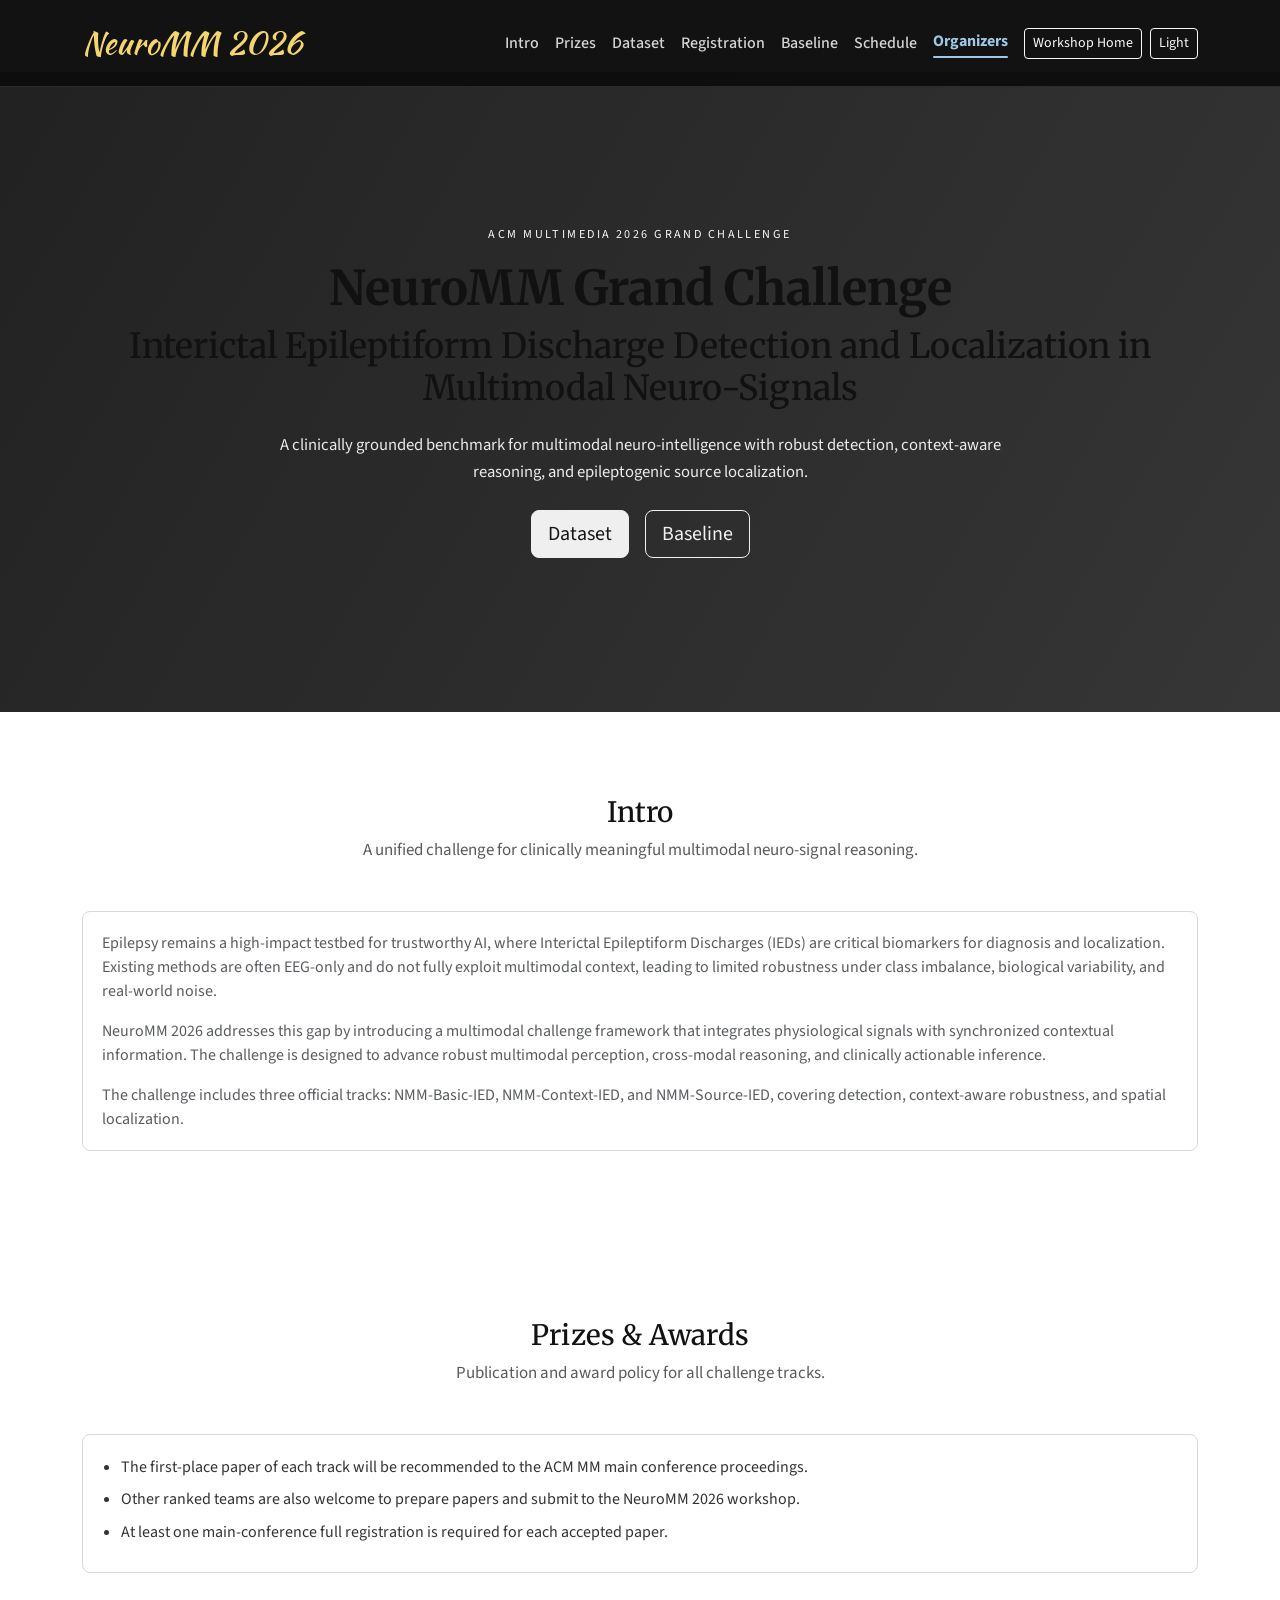
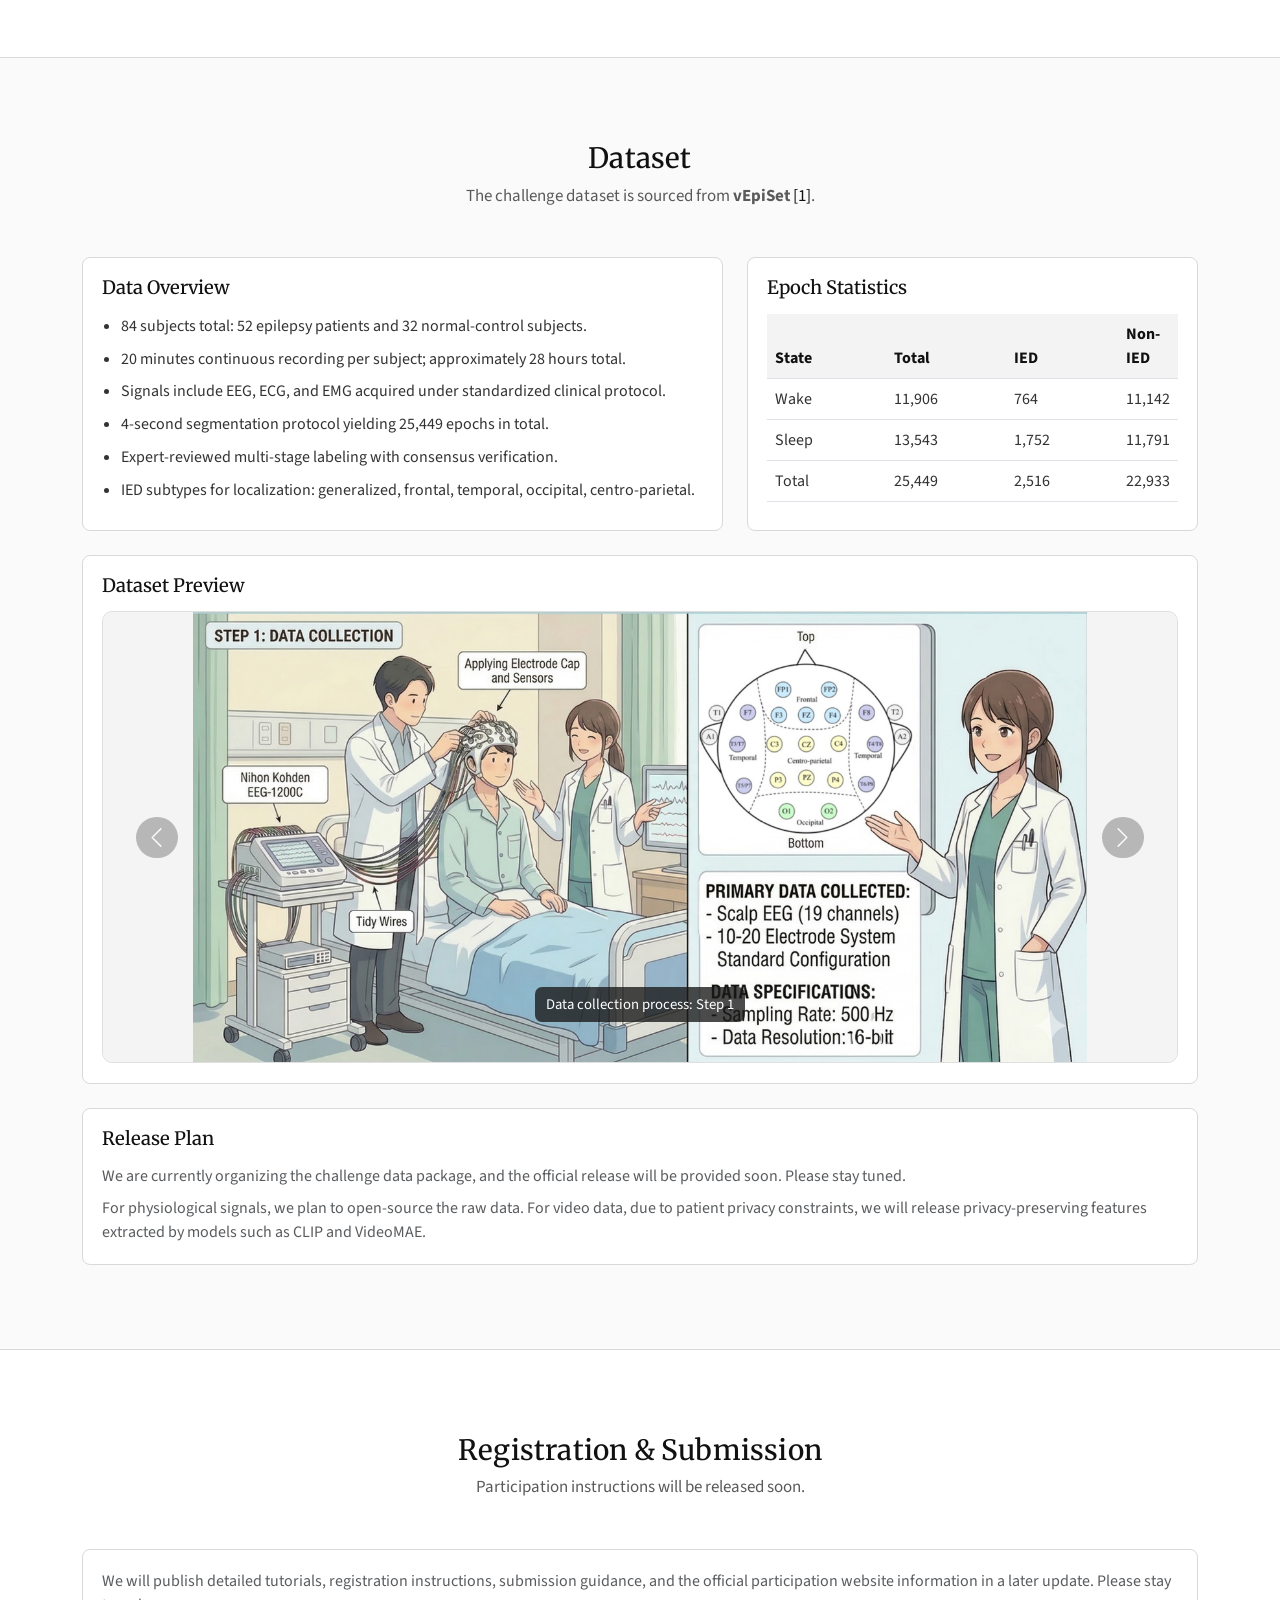
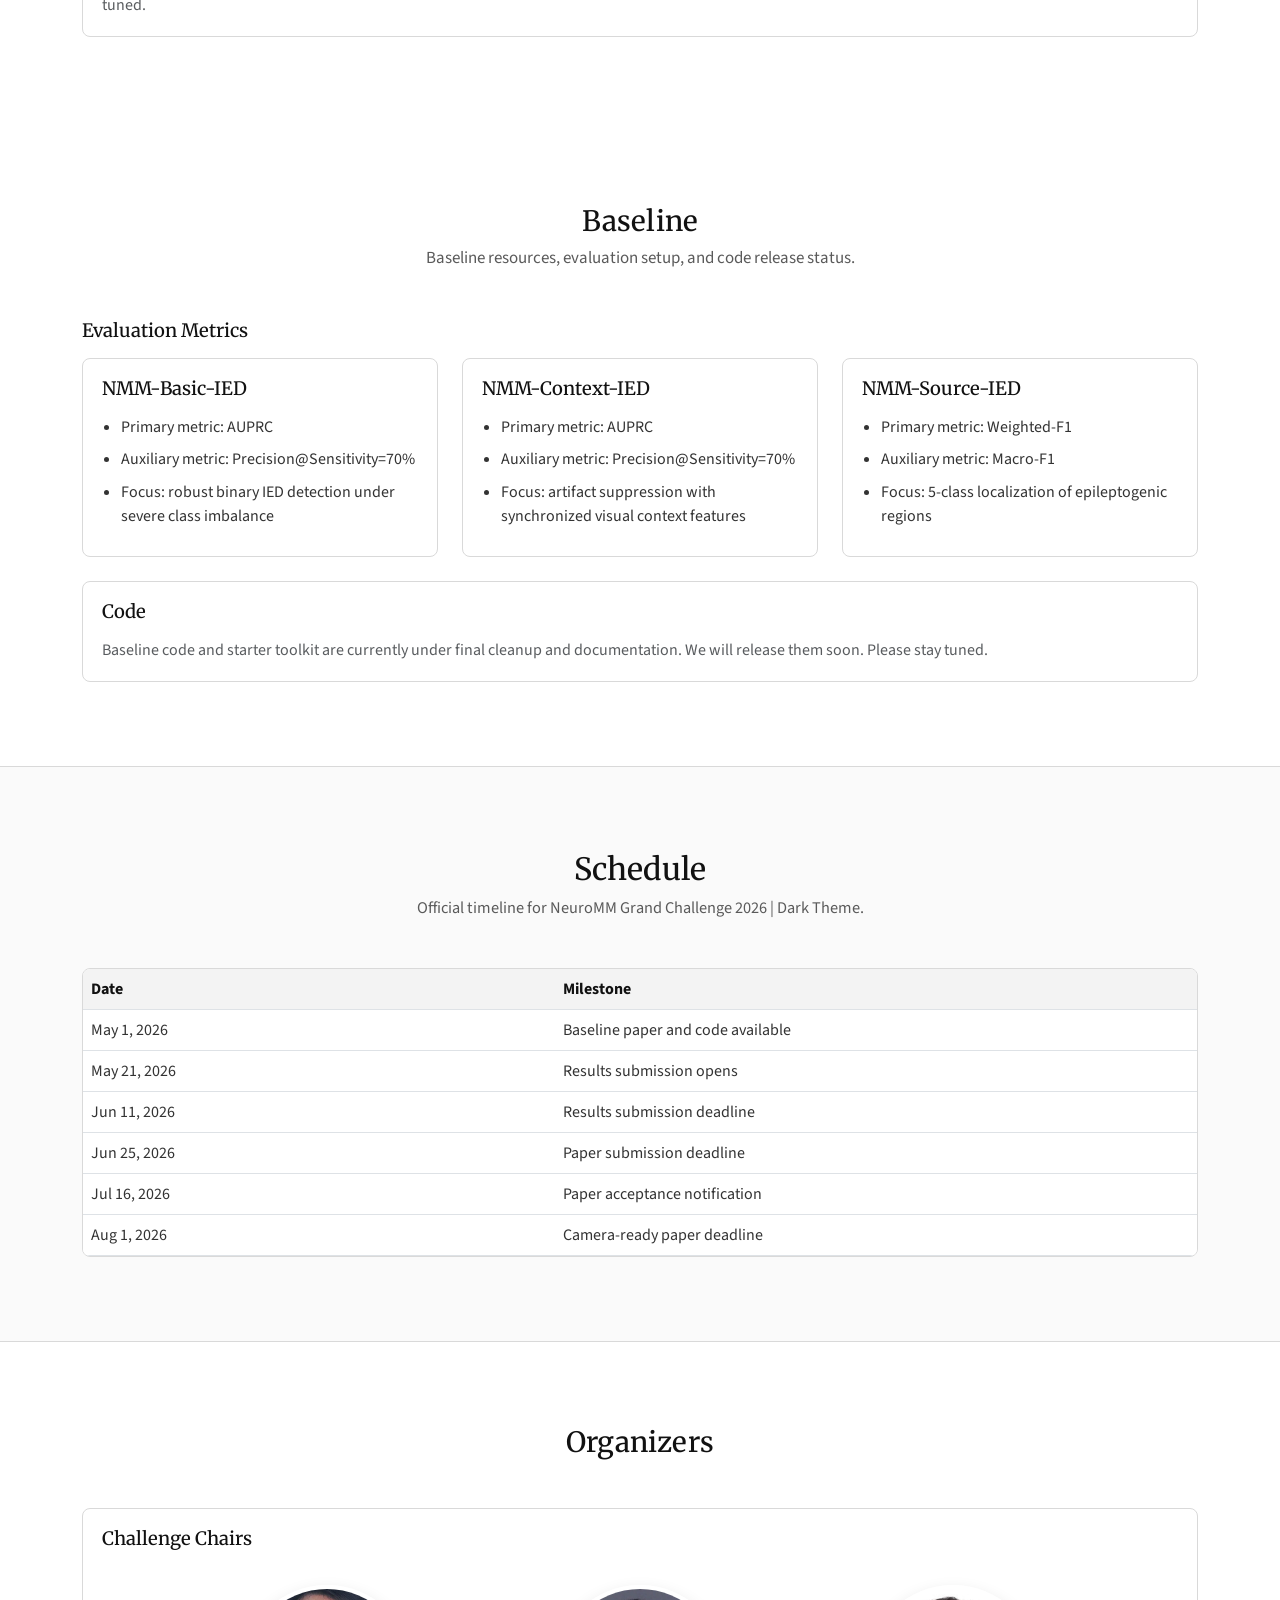
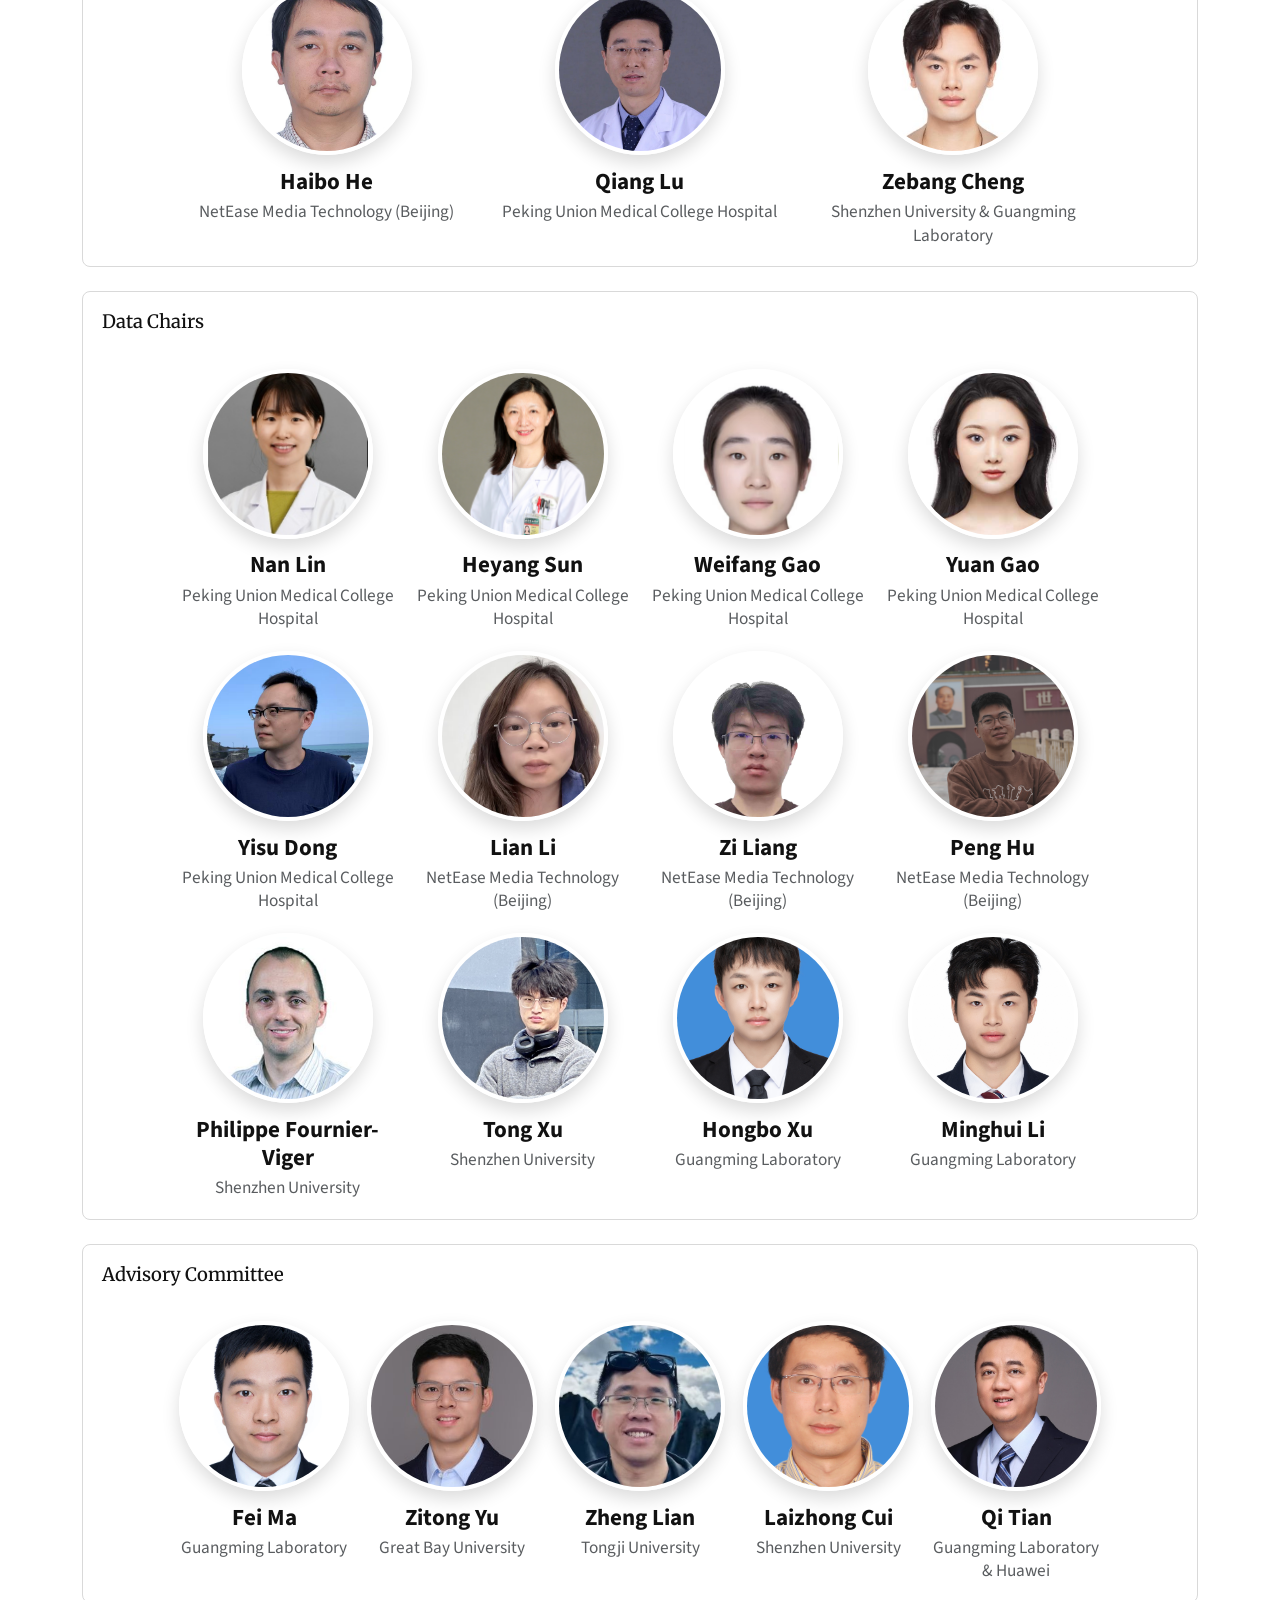
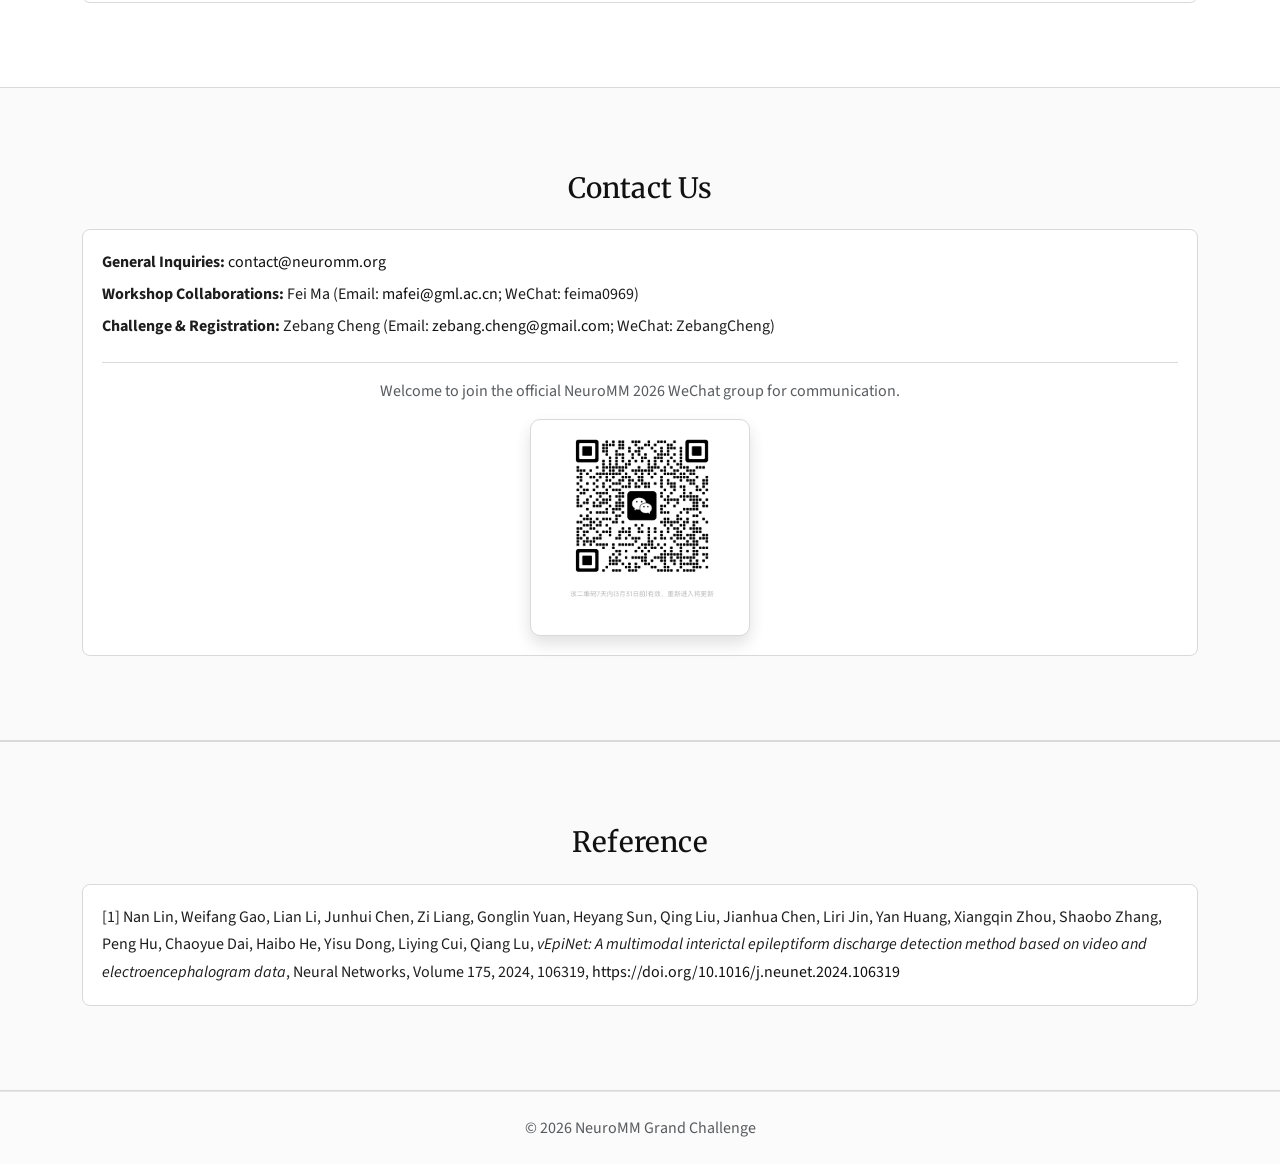
==== commit 978486ee: "0327" ====
--- a/challenge-acm.html
+++ b/challenge-acm.html
@@ -324,7 +324,7 @@
           </div>
           <div class="col-6 col-md-4 text-center member-card">
             <img src="./img/people/Zebang%20Cheng.jpg" class="member-img" alt="Zebang Cheng">
-            <h6 class="member-name mt-3"><a href="">Zebang Cheng</a></h6>
+            <h6 class="member-name mt-3"><a href="https://scholar.google.com/citations?user=-fG3MhYAAAAJ&hl=zh-CN">Zebang Cheng</a></h6>
             <p class="text-muted small mb-0">Shenzhen University &amp; Guangming Laboratory</p>
           </div>
         </div>
@@ -374,6 +374,16 @@
             <p class="text-muted small mb-0">NetEase Media Technology (Beijing)</p>
           </div>
           <div class="col-6 col-md-4 col-lg-3 text-center member-card">
+            <img src="./img/people/Philippe%20Fournier-Viger.jpg" class="member-img" alt="Philippe Fournier-Viger">
+            <h6 class="member-name mt-3"><a href="https://www.philippe-fournier-viger.com/">Philippe Fournier-Viger</a></h6>
+            <p class="text-muted small mb-0">Shenzhen University</p>
+          </div>
+          <div class="col-6 col-md-4 col-lg-3 text-center member-card">
+            <img src="./img/people/Tong Xu.jpg" class="member-img" alt="Tong Xu">
+            <h6 class="member-name mt-3"><a href="">Tong Xu</a></h6>
+            <p class="text-muted small mb-0">Shenzhen University</p>
+          </div>
+          <div class="col-6 col-md-4 col-lg-3 text-center member-card">
             <img src="./img/people/Hongbo%20Xu.jpg" class="member-img" alt="Hongbo Xu">
             <h6 class="member-name mt-3"><a href="">Hongbo Xu</a></h6>
             <p class="text-muted small mb-0">Guangming Laboratory</p>
@@ -383,43 +393,33 @@
             <h6 class="member-name mt-3"><a href="">Minghui Li</a></h6>
             <p class="text-muted small mb-0">Guangming Laboratory</p>
           </div>
-          <div class="col-6 col-md-4 col-lg-3 text-center member-card">
-            <img src="./img/people/Tong Xu.jpg" class="member-img" alt="Tong Xu">
-            <h6 class="member-name mt-3"><a href="">Tong Xu</a></h6>
-            <p class="text-muted small mb-0">Shenzhen University</p>
-          </div>
         </div>
       </div>
 
       <div class="conference-panel">
         <h3 class="panel-title">Advisory Committee</h3>
         <div class="row g-4 committee-grid">
-          <div class="col-6 col-md-4 text-center member-card">
+          <div class="col-6 col-md text-center member-card">
             <img src="./img/people/Fei%20Ma.jpg" class="member-img" alt="Fei Ma">
             <h6 class="member-name mt-3"><a href="https://feima09.github.io/">Fei Ma</a></h6>
             <p class="text-muted small mb-0">Guangming Laboratory</p>
           </div>
-          <div class="col-6 col-md-4 text-center member-card">
+          <div class="col-6 col-md text-center member-card">
             <img src="./img/people/Zitong%20Yu.jpeg" class="member-img" alt="Zitong Yu">
             <h6 class="member-name mt-3"><a href="https://zitong-yu.github.io/yzt/">Zitong Yu</a></h6>
             <p class="text-muted small mb-0">Great Bay University</p>
           </div>
-          <div class="col-6 col-md-4 text-center member-card">
+          <div class="col-6 col-md text-center member-card">
             <img src="./img/people/Zheng%20Lian.jpg" class="member-img" alt="Zheng Lian">
             <h6 class="member-name mt-3"><a href="https://zeroqiaoba.github.io/Homepage/">Zheng Lian</a></h6>
             <p class="text-muted small mb-0">Tongji University</p>
           </div>
-          <div class="col-6 col-md-4 text-center member-card">
-            <img src="./img/people/Philippe%20Fournier-Viger.jpg" class="member-img" alt="Philippe Fournier-Viger">
-            <h6 class="member-name mt-3"><a href="https://www.philippe-fournier-viger.com/">Philippe Fournier-Viger</a></h6>
-            <p class="text-muted small mb-0">Shenzhen University</p>
-          </div>
-          <div class="col-6 col-md-4 text-center member-card">
+          <div class="col-6 col-md text-center member-card">
             <img src="./img/people/Laizhong%20Cui.jpg" class="member-img" alt="Laizhong Cui">
             <h6 class="member-name mt-3"><a href="https://csse.szu.edu.cn/staff/cuilz/">Laizhong Cui</a></h6>
             <p class="text-muted small mb-0">Shenzhen University</p>
           </div>
-          <div class="col-6 col-md-4 text-center member-card">
+          <div class="col-6 col-md text-center member-card">
             <img src="./img/people/Qi%20Tian.jpg" class="member-img" alt="Qi Tian">
             <h6 class="member-name mt-3"><a href="https://www.qitian1987.com/index.html">Qi Tian</a></h6>
             <p class="text-muted small mb-0">Guangming Laboratory &amp; Huawei</p>
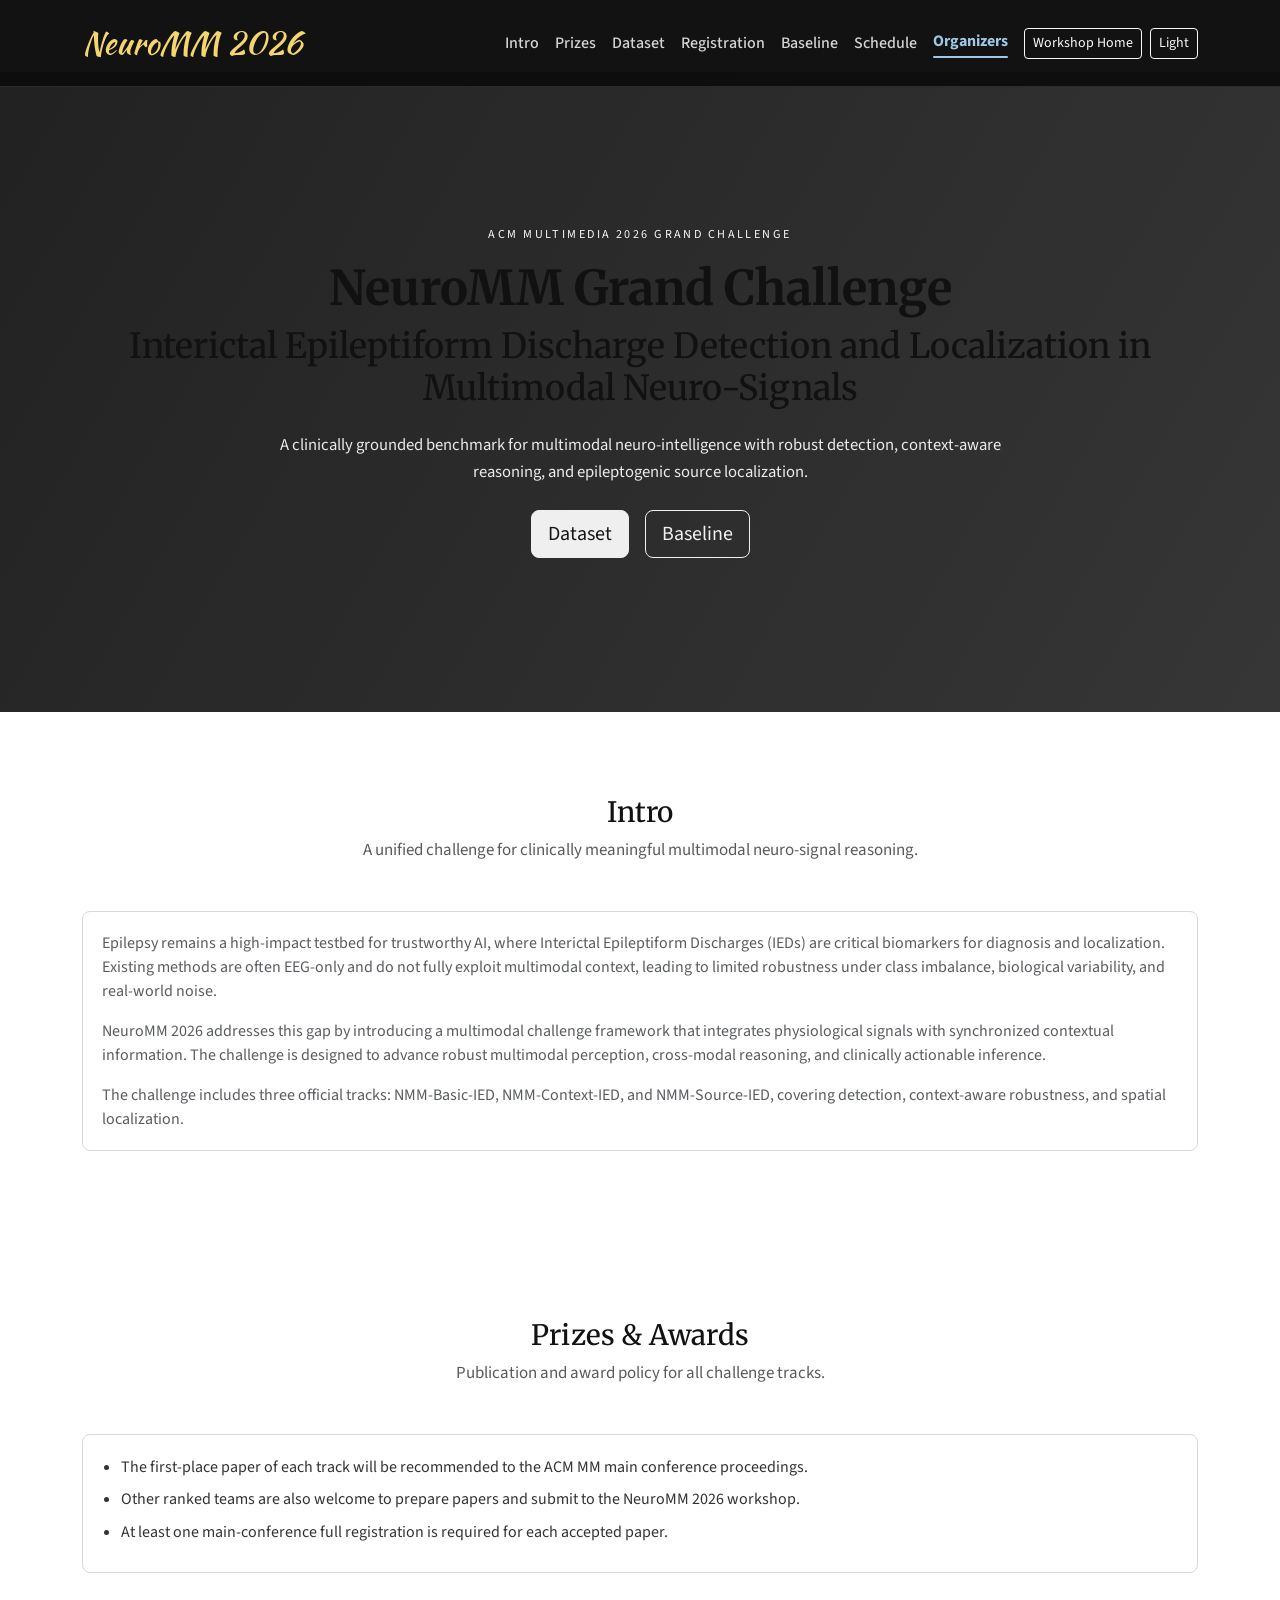
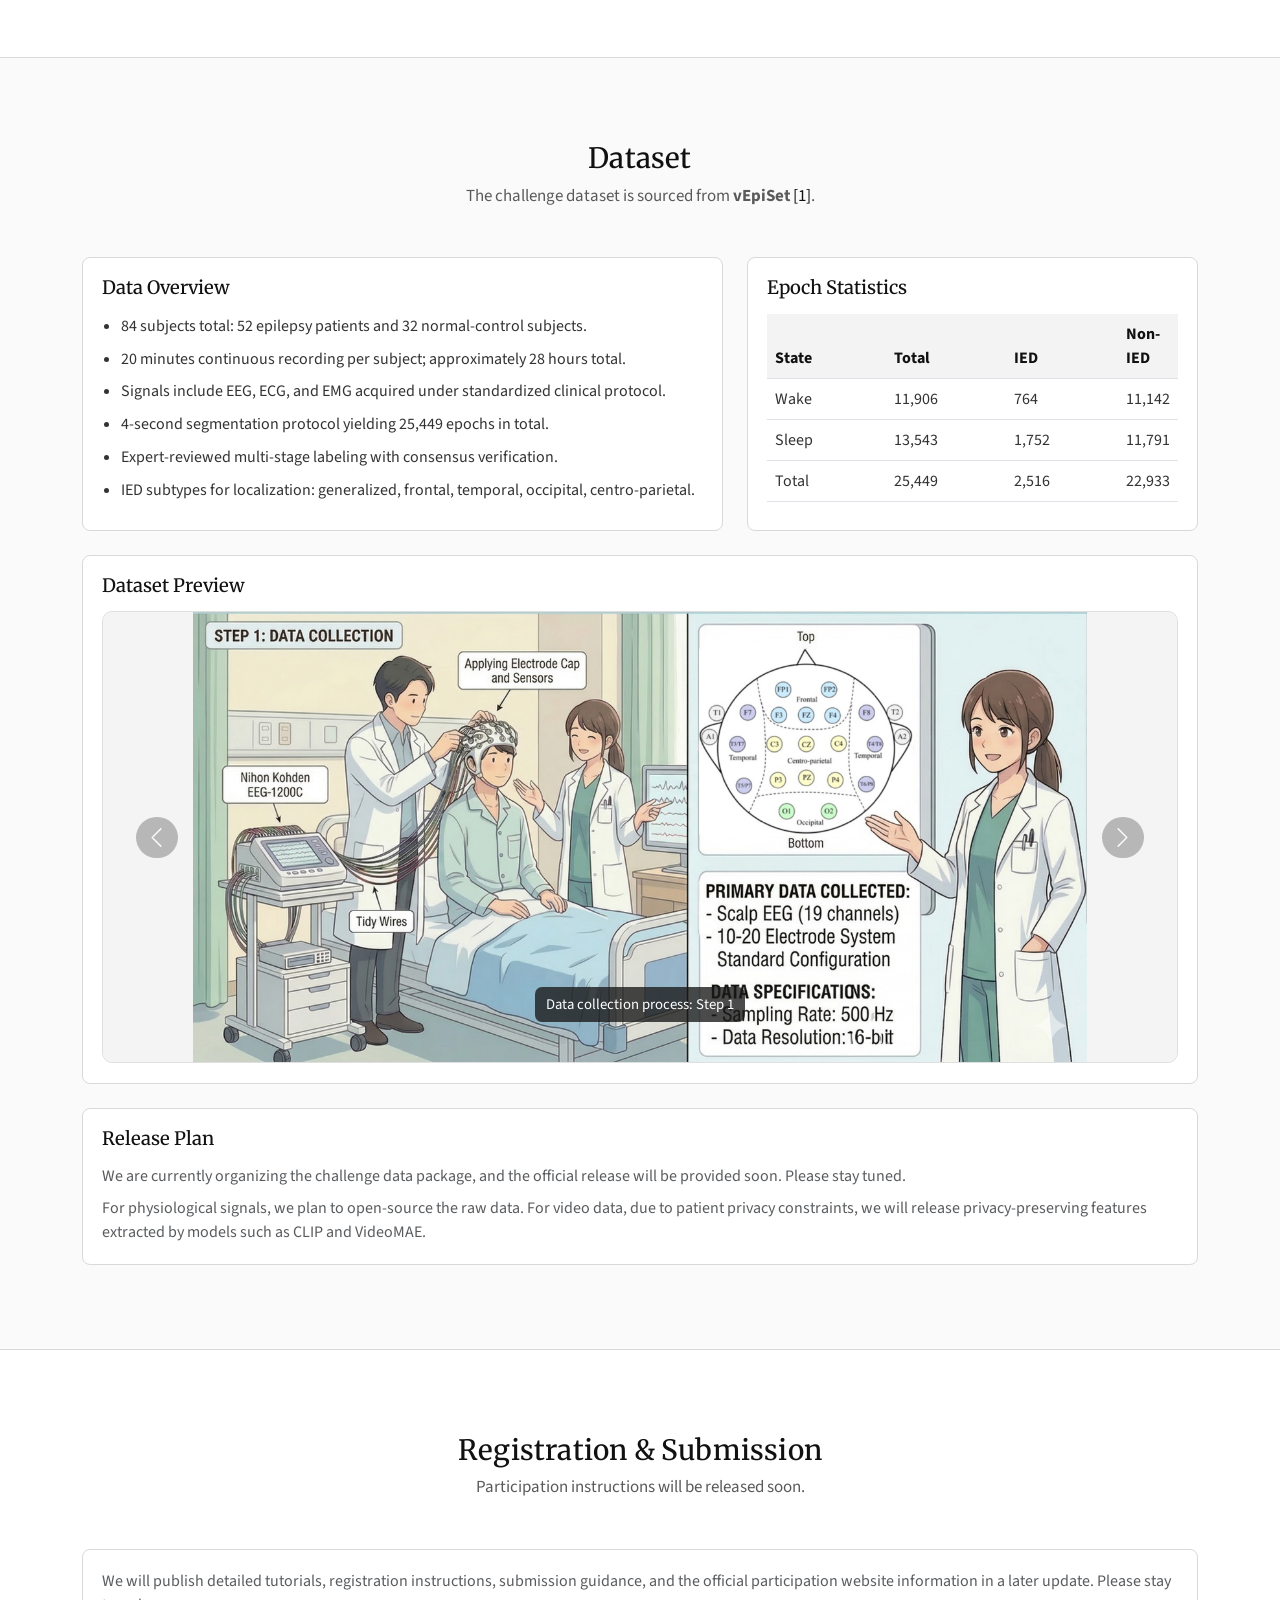
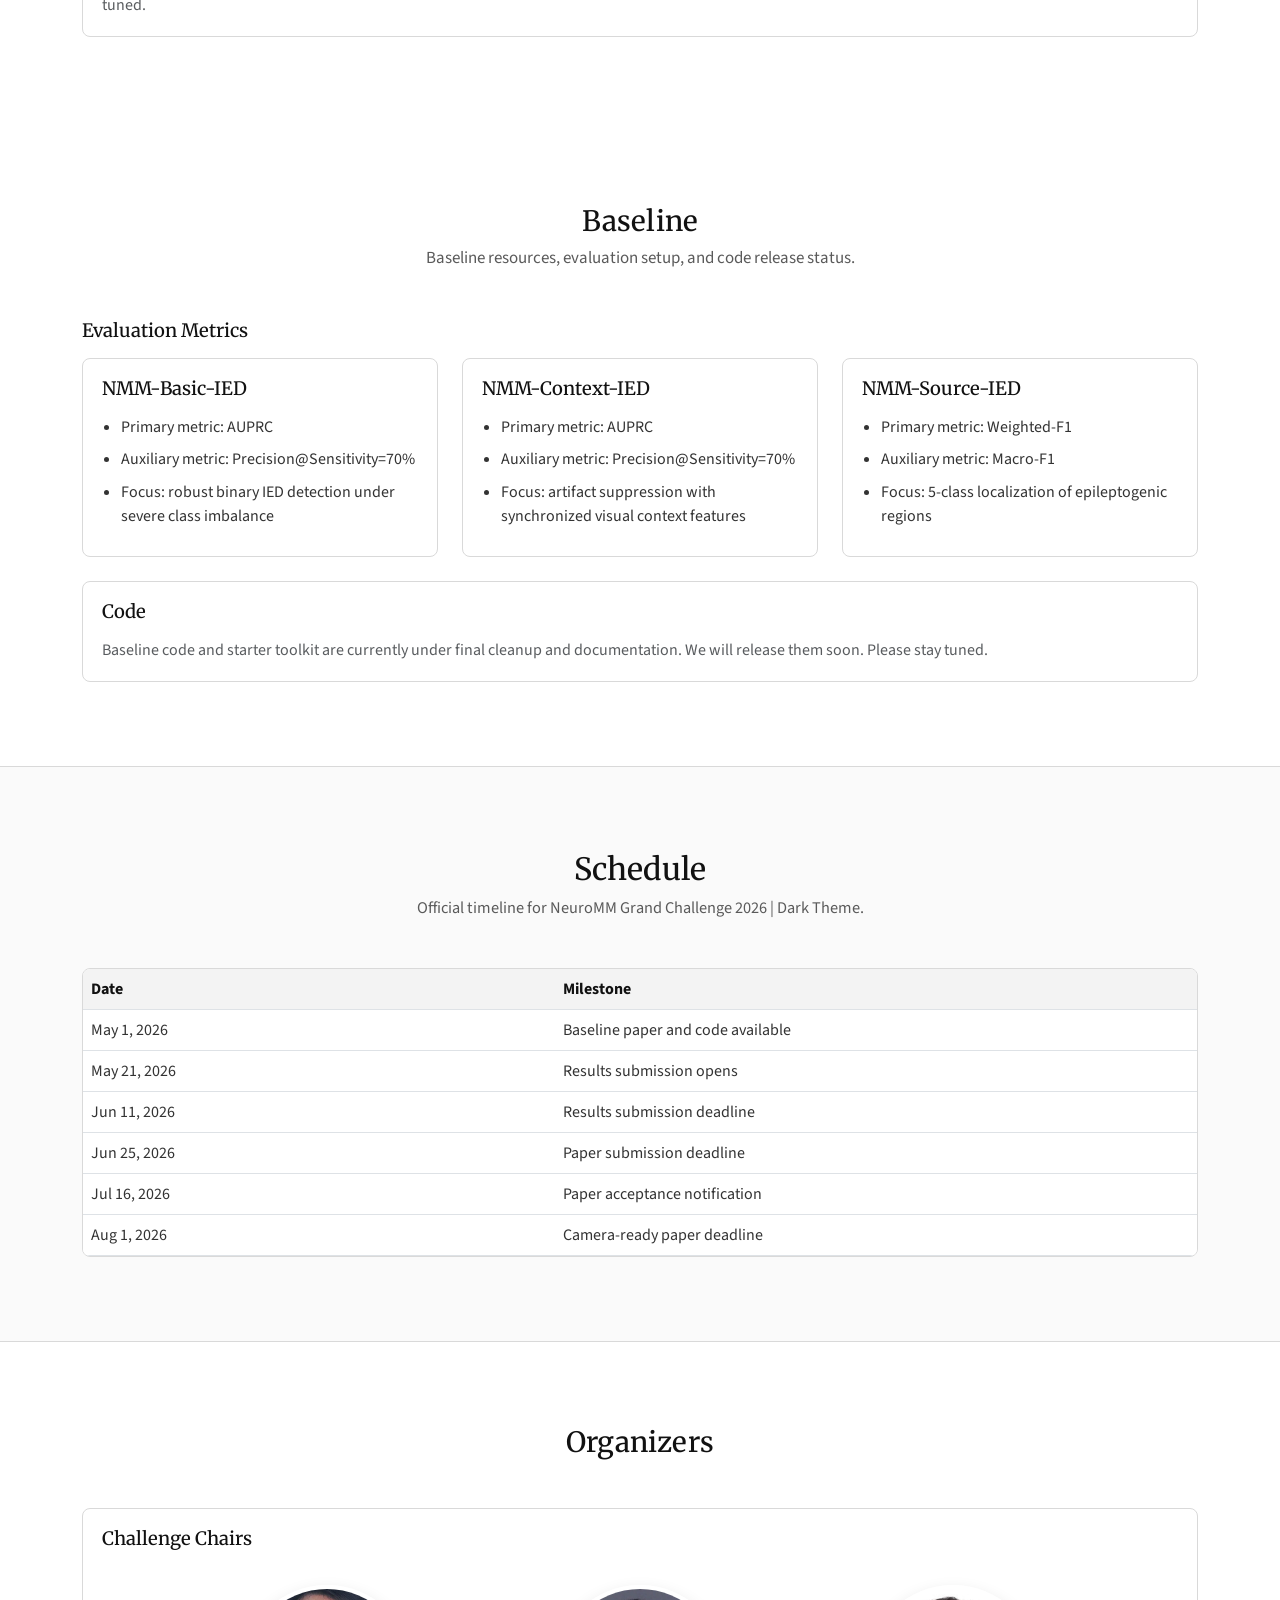
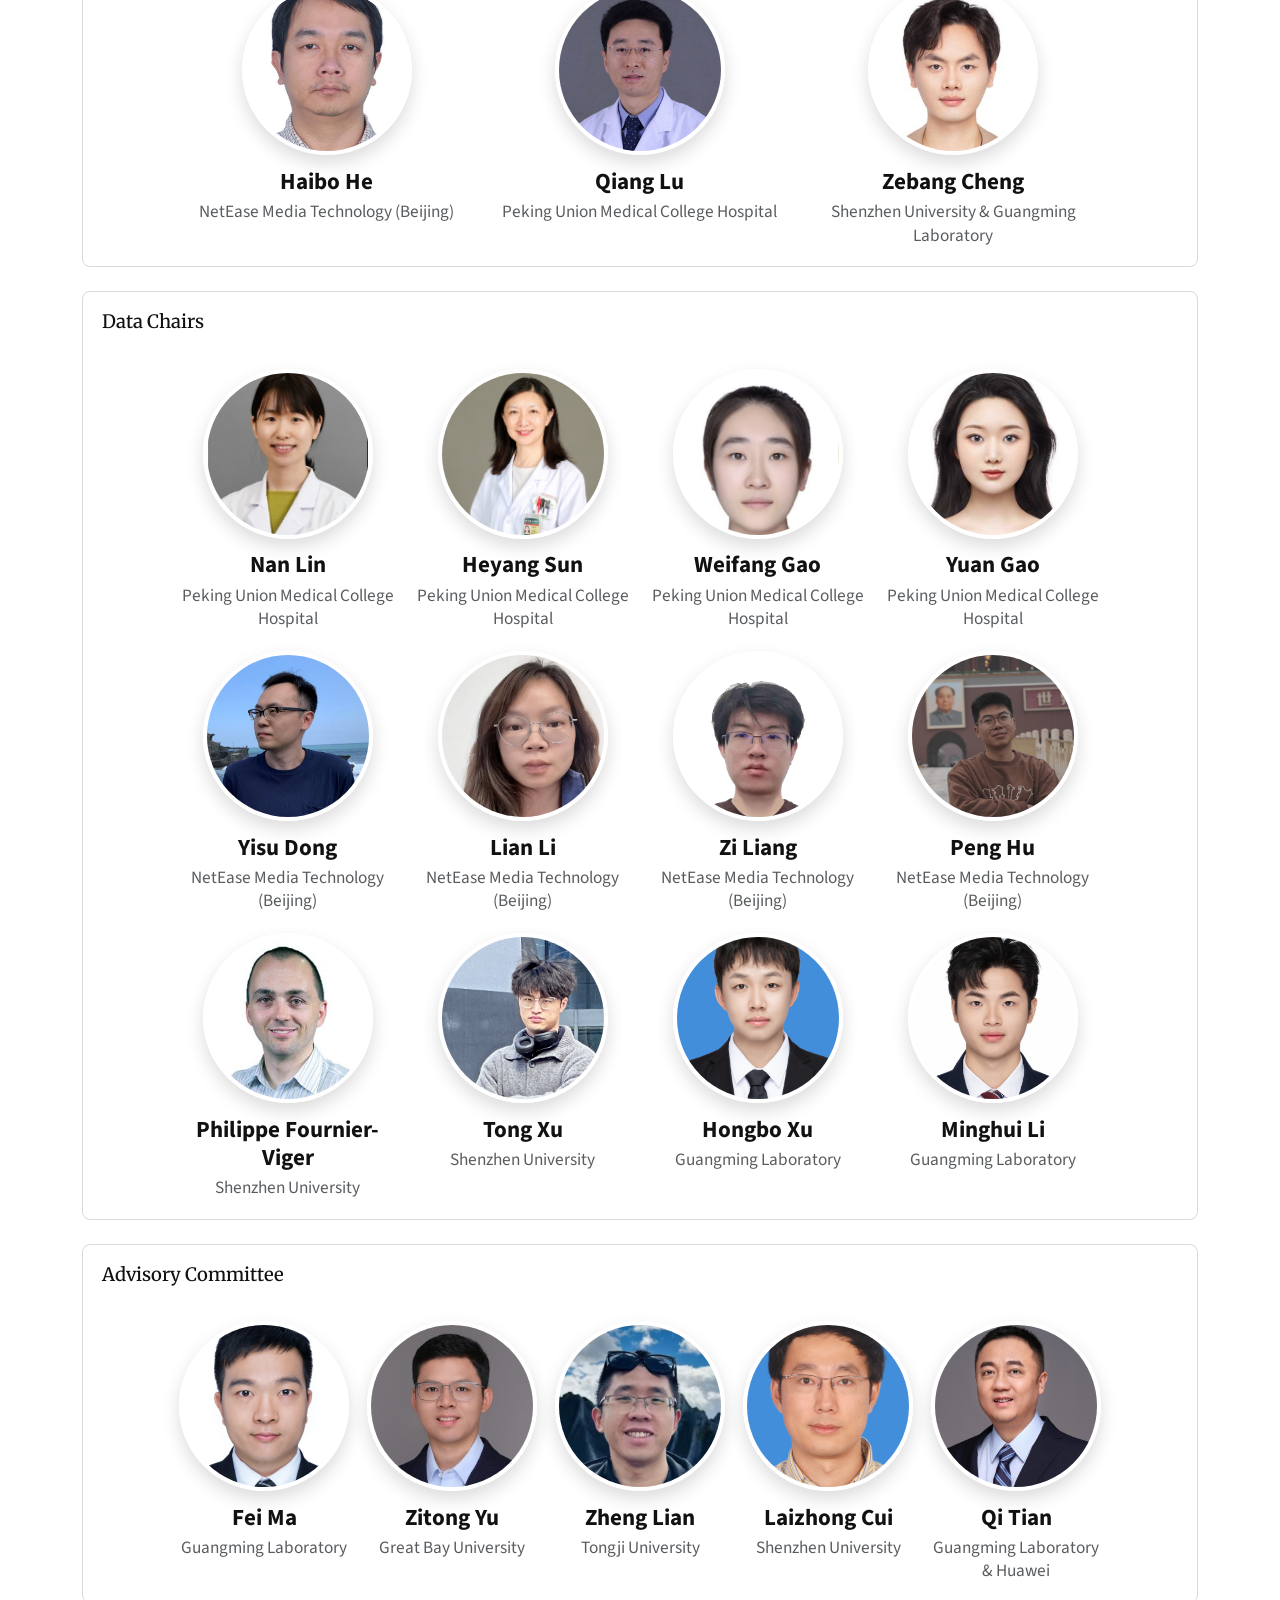
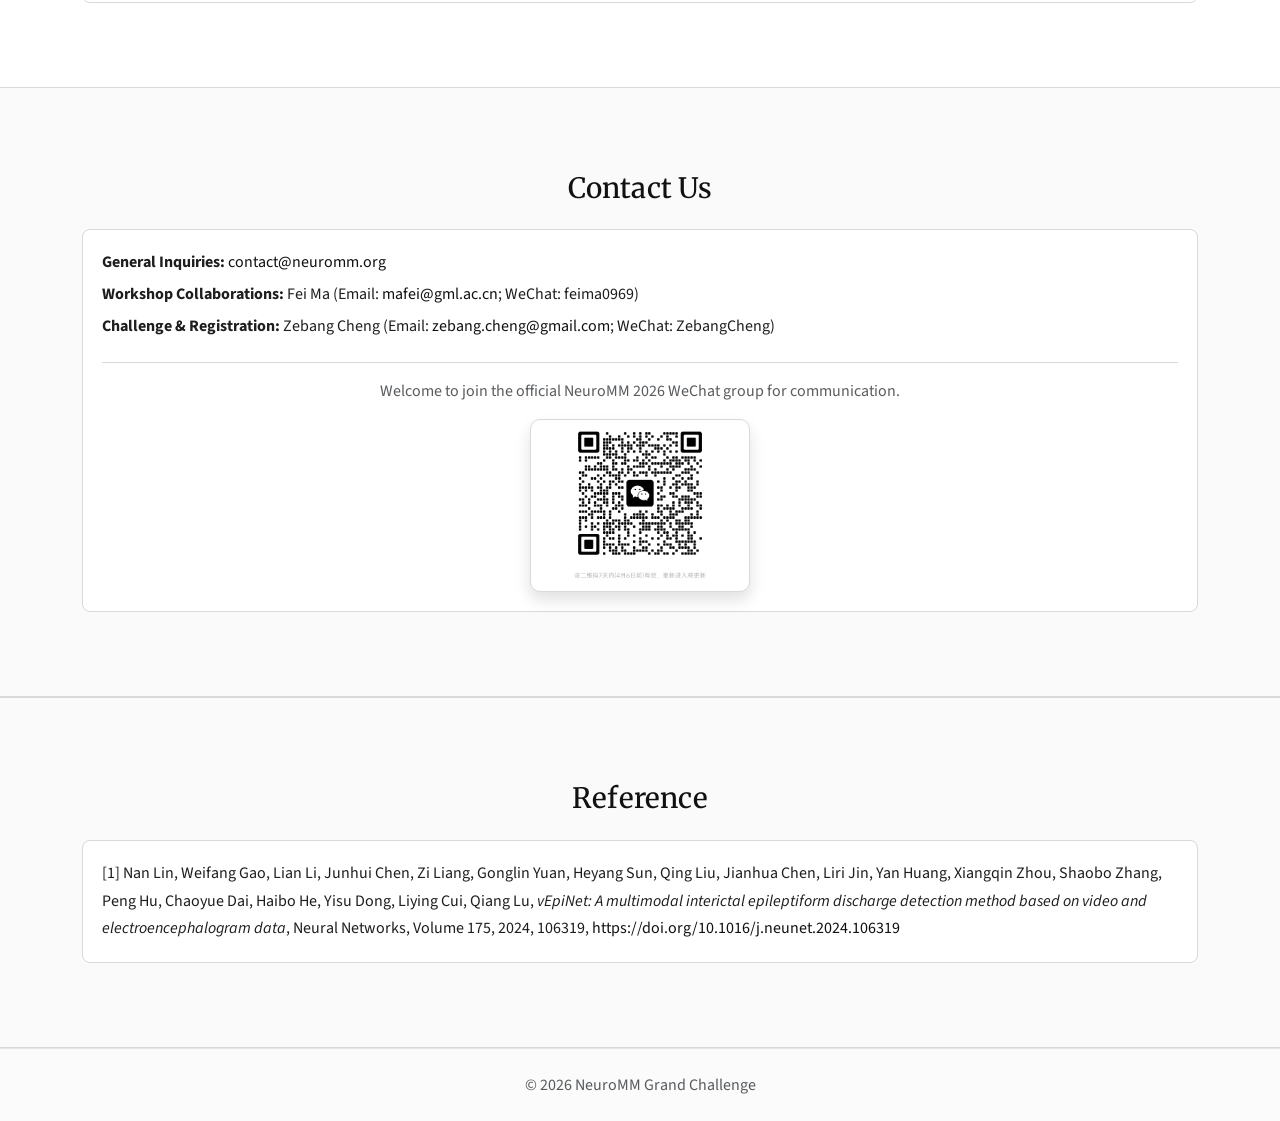
==== commit 3610d3d3: "edit dong yisu org" ====
--- a/challenge-acm.html
+++ b/challenge-acm.html
@@ -356,7 +356,7 @@
           <div class="col-6 col-md-4 col-lg-3 text-center member-card">
             <img src="./img/people/Yisu Dong.jpg" class="member-img" alt="Yisu Dong">
             <h6 class="member-name mt-3"><a href="">Yisu Dong</a></h6>
-            <p class="text-muted small mb-0">Peking Union Medical College Hospital</p>
+            <p class="text-muted small mb-0">NetEase Media Technology (Beijing)</p>
           </div>
           <div class="col-6 col-md-4 col-lg-3 text-center member-card">
             <img src="./img/people/Lian%20Li.jpg" class="member-img" alt="Lian Li">
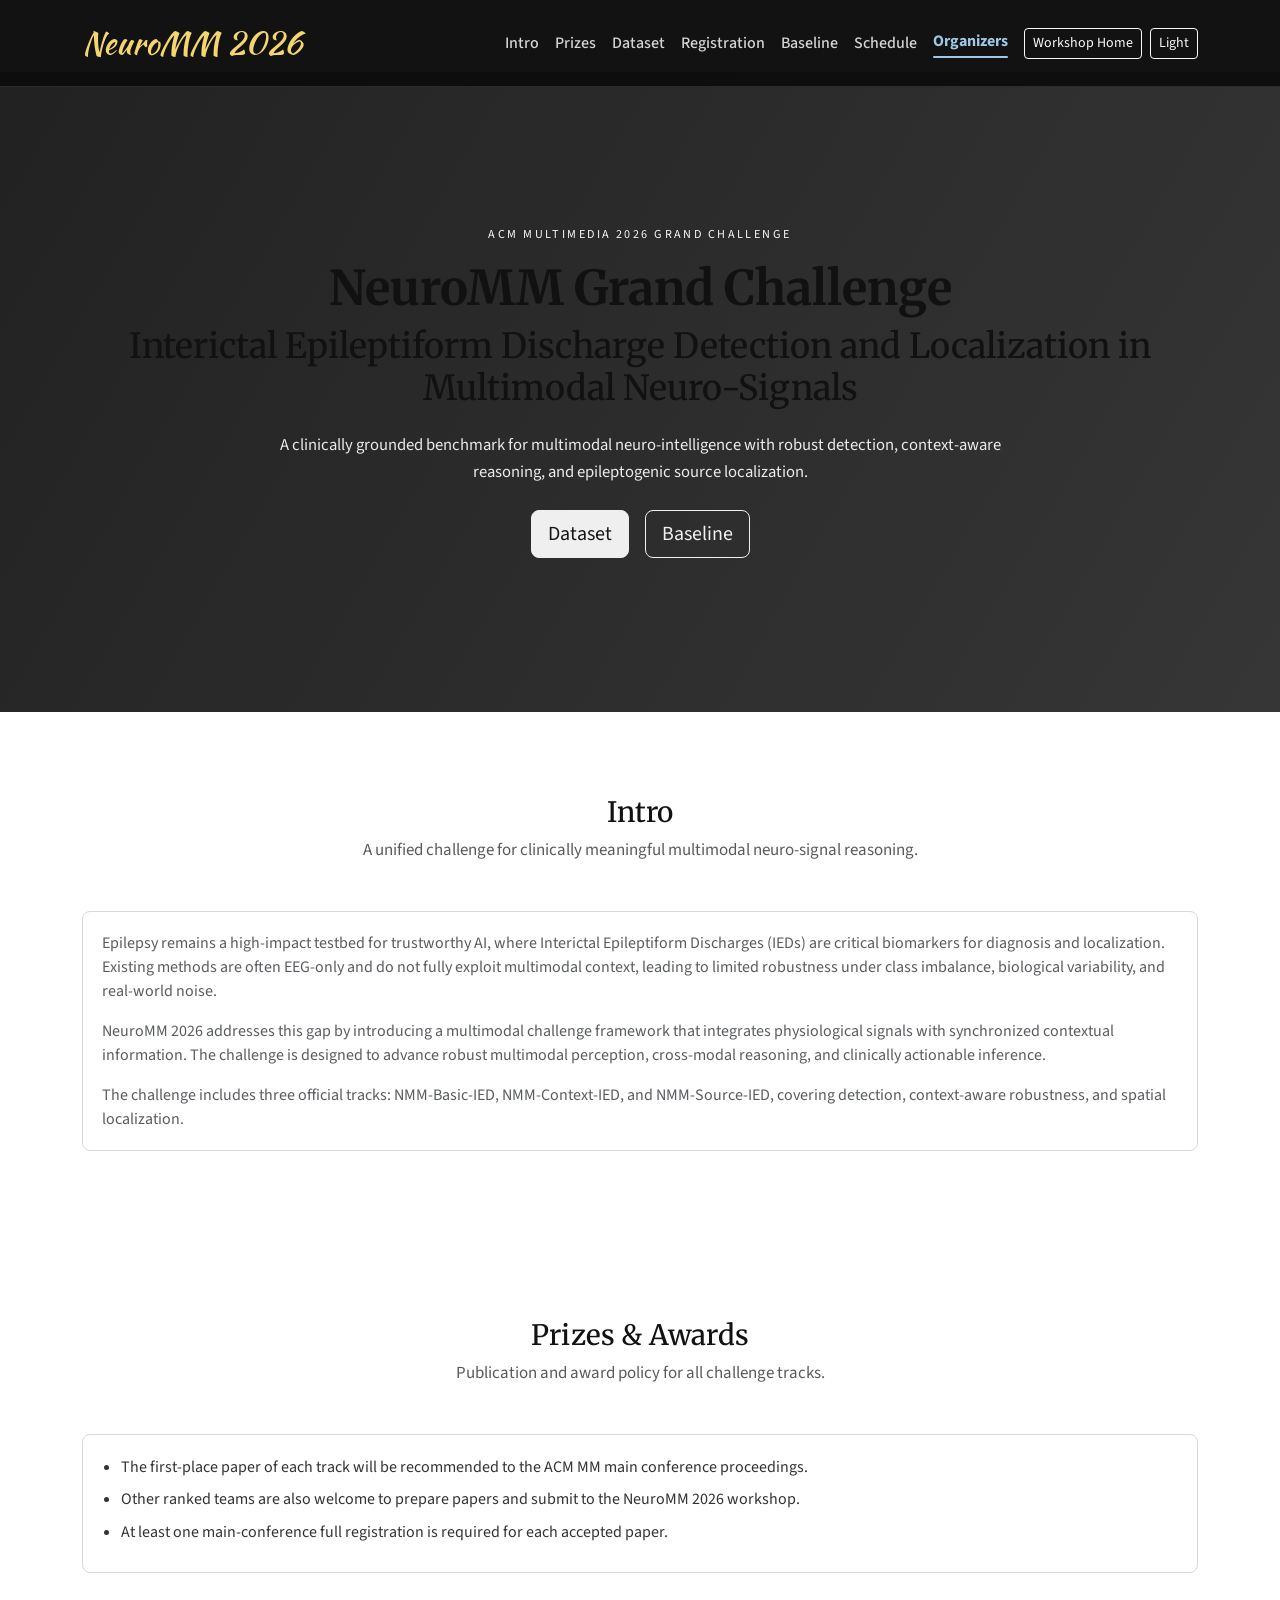
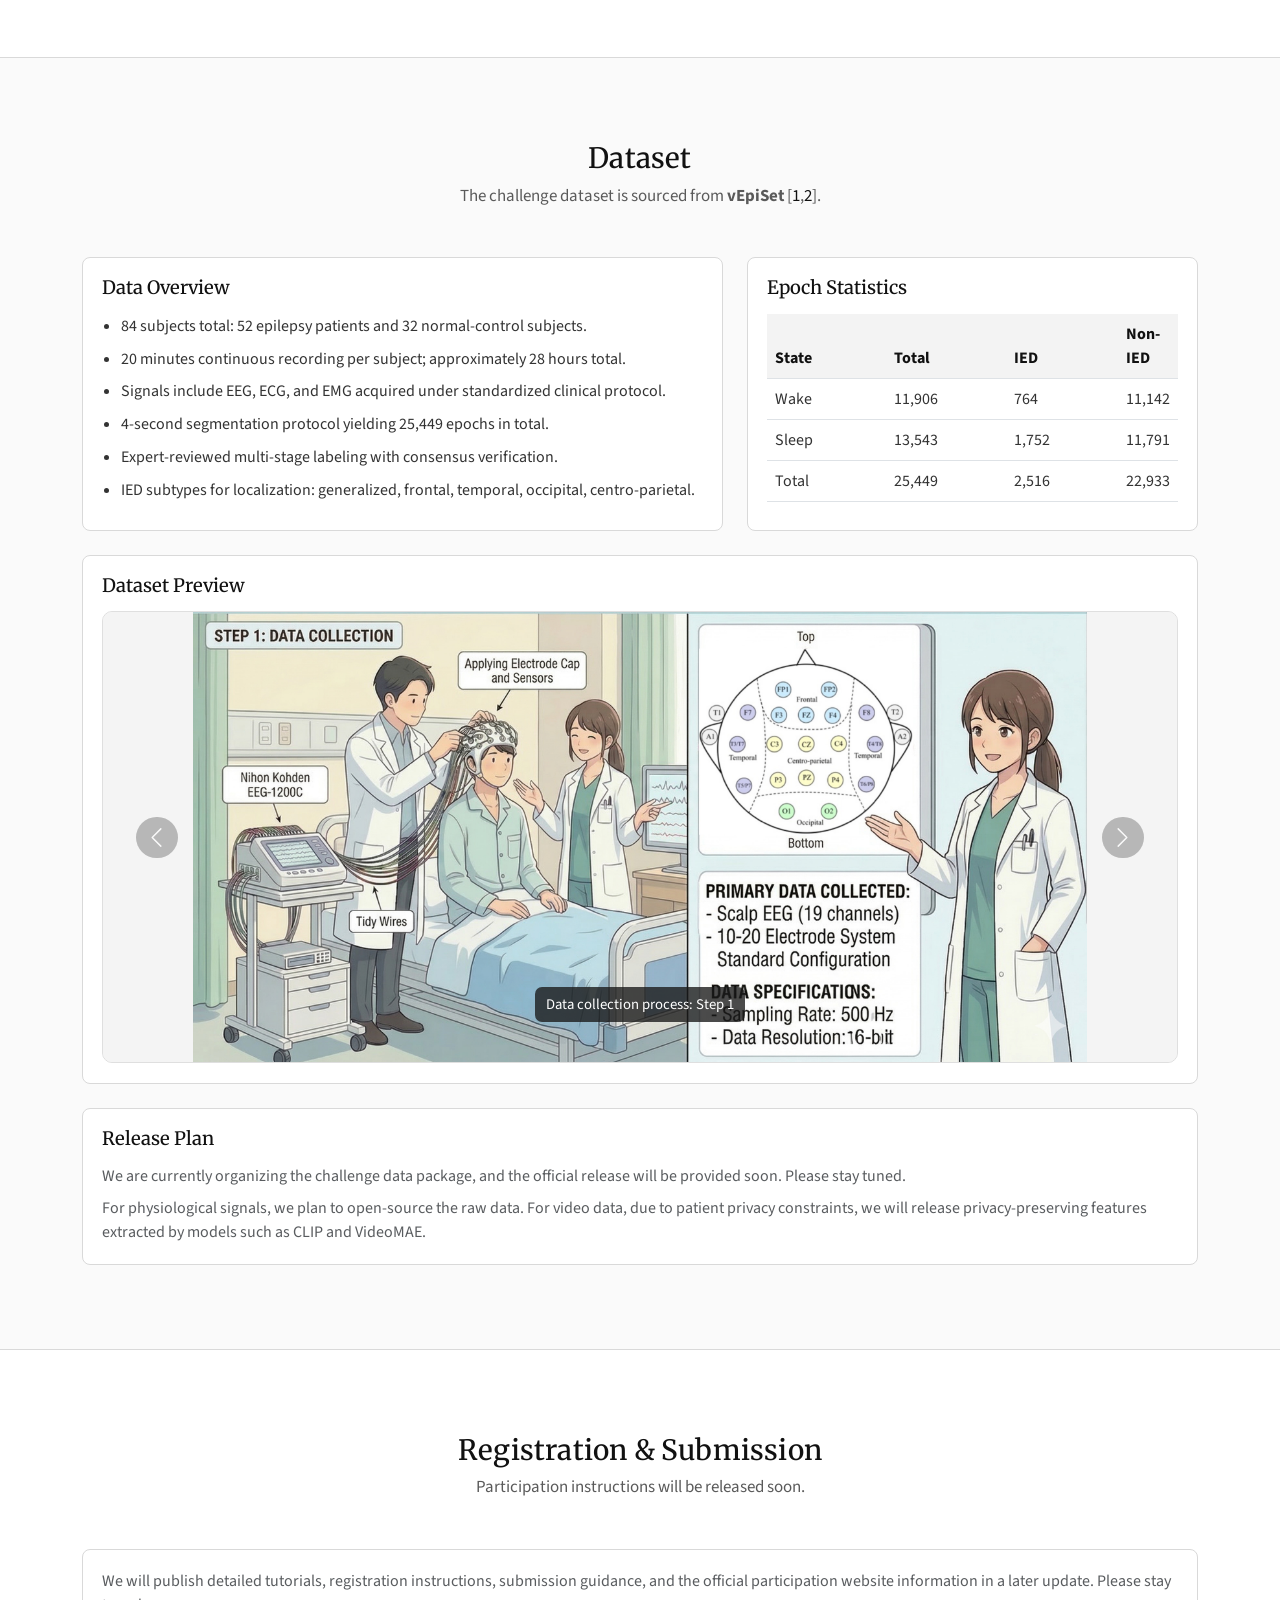
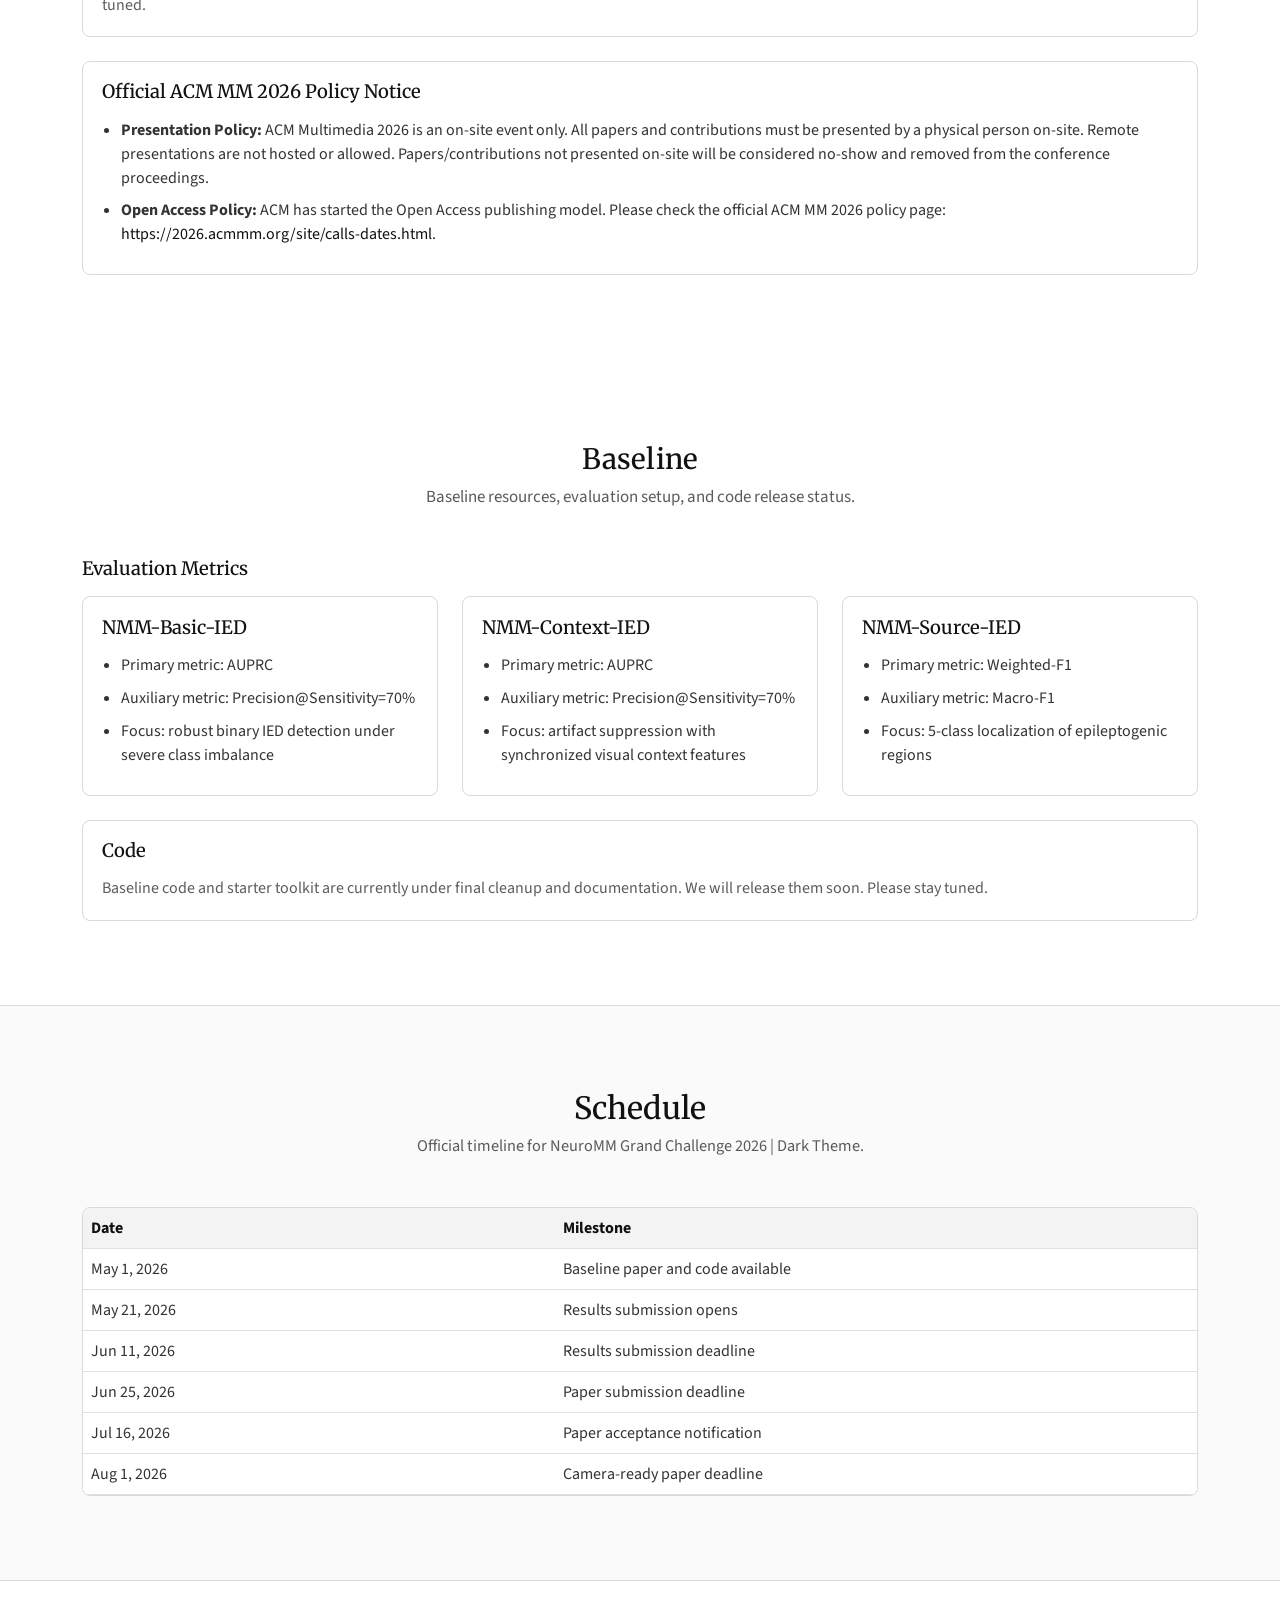
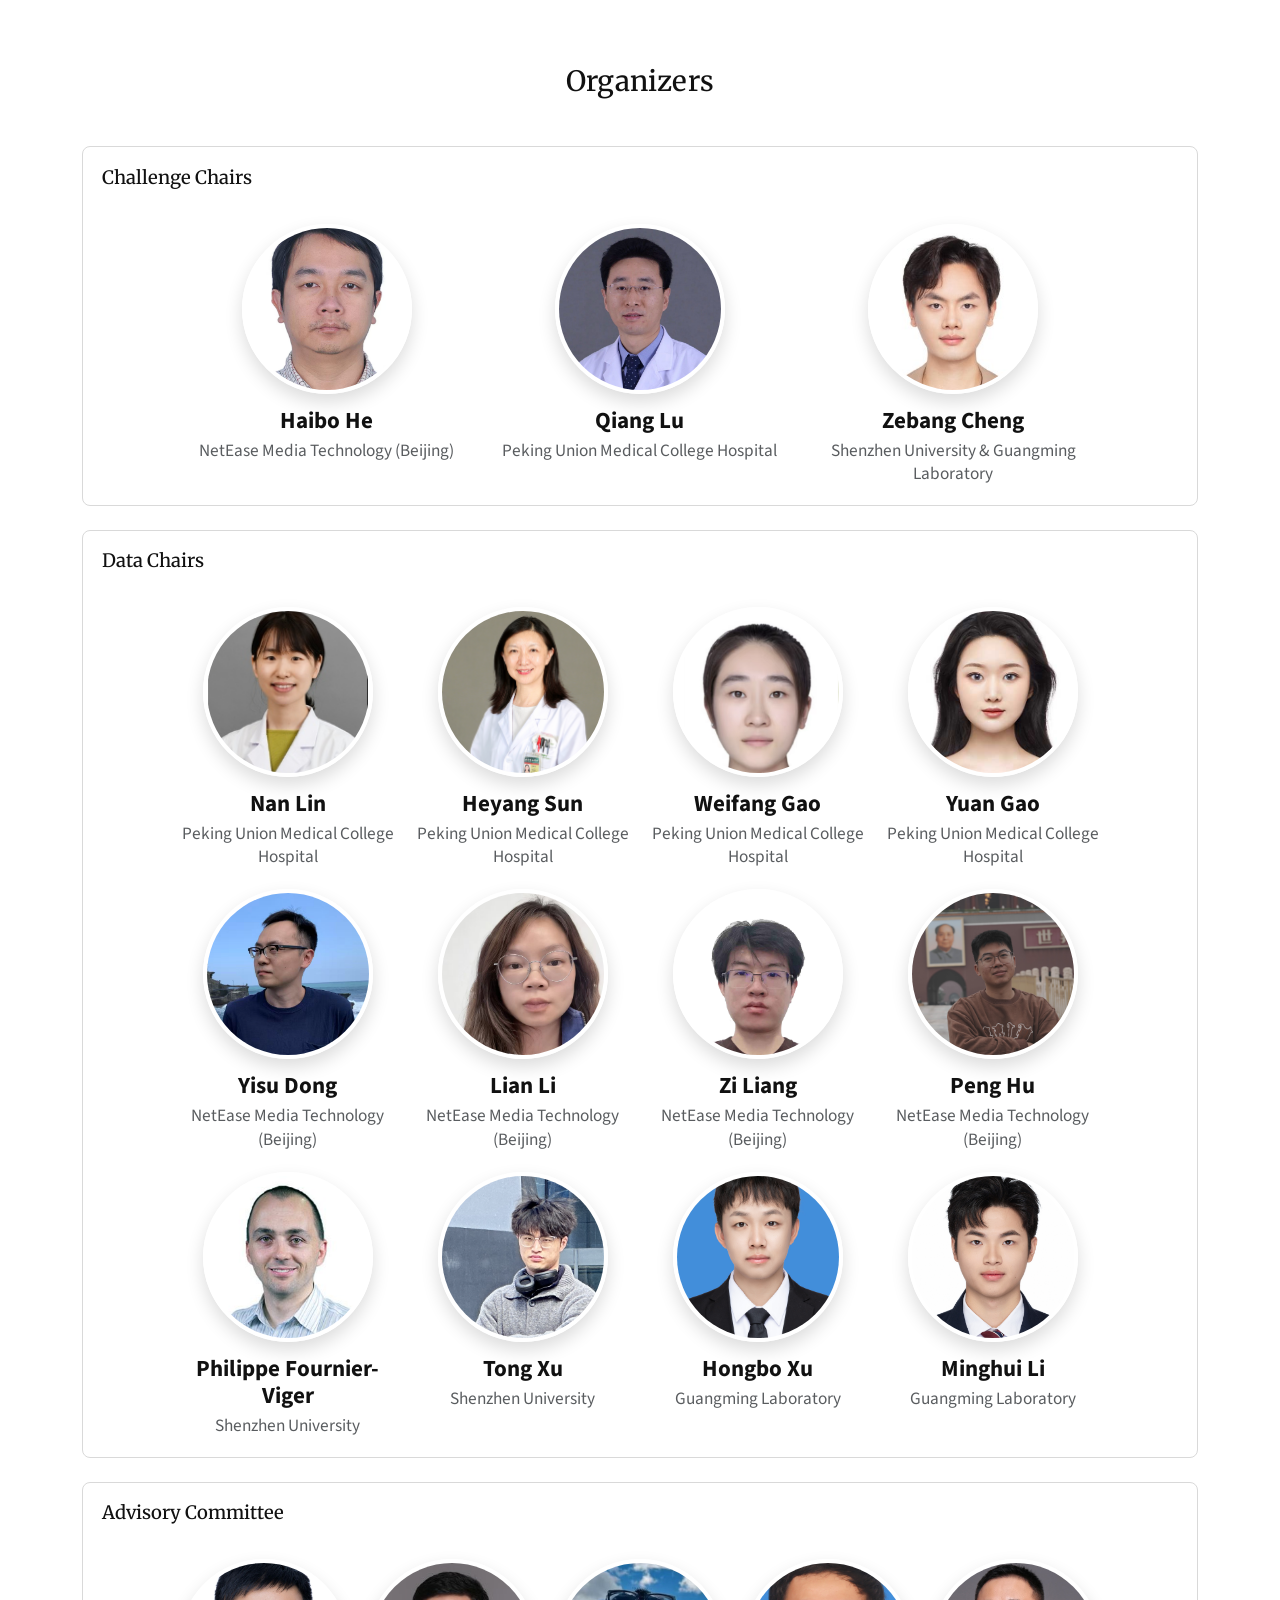
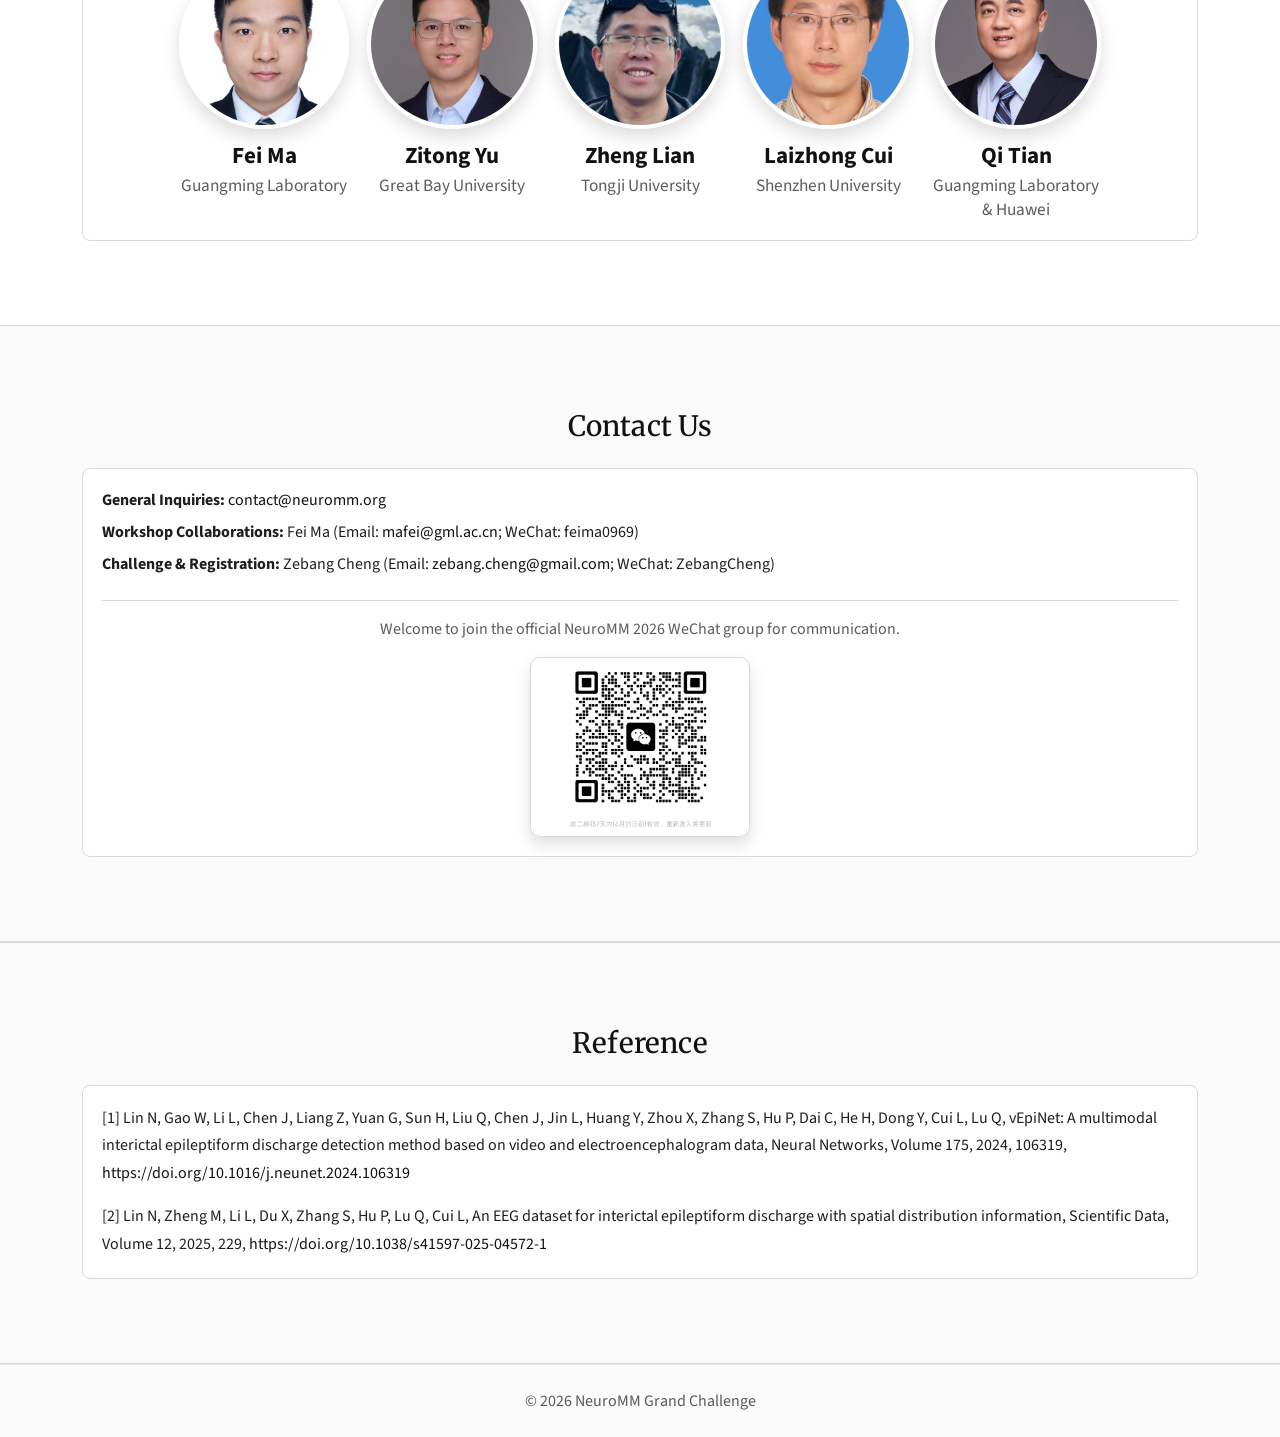
==== commit 808372f1: "add vepiset cite" ====
--- a/challenge-acm.html
+++ b/challenge-acm.html
@@ -96,7 +96,7 @@
     <div class="container">
       <div class="text-center mb-5">
         <h2 class="section-heading">Dataset</h2>
-        <p class="section-lead">The challenge dataset is sourced from <strong>vEpiSet</strong> <a href="#ref-1">[1]</a>.</p>
+        <p class="section-lead">The challenge dataset is sourced from <strong>vEpiSet</strong> [<a href="#ref-1">1</a>,<a href="#ref-2">2</a>].</p>
       </div>
       <div class="row g-4">
         <div class="col-lg-7">
@@ -222,6 +222,13 @@
           We will publish detailed tutorials, registration instructions, submission guidance, and the official participation website information in a later update. Please stay tuned.
         </p>
       </div>
+      <div class="conference-panel mt-4">
+        <h3 class="panel-title">Official ACM MM 2026 Policy Notice</h3>
+        <ul class="topic-list mb-0">
+          <li><strong>Presentation Policy:</strong> ACM Multimedia 2026 is an on-site event only. All papers and contributions must be presented by a physical person on-site. Remote presentations are not hosted or allowed. Papers/contributions not presented on-site will be considered no-show and removed from the conference proceedings.</li>
+          <li><strong>Open Access Policy:</strong> ACM has started the Open Access publishing model. Please check the official ACM MM 2026 policy page: <a href="https://2026.acmmm.org/site/calls-dates.html" target="_blank" rel="noopener noreferrer">https://2026.acmmm.org/site/calls-dates.html</a>.</li>
+        </ul>
+      </div>
     </div>
   </section>
 
@@ -453,7 +460,10 @@
       </div>
       <div class="conference-panel reference-panel">
         <p id="ref-1" class="mb-0">
-          [1] Nan Lin, Weifang Gao, Lian Li, Junhui Chen, Zi Liang, Gonglin Yuan, Heyang Sun, Qing Liu, Jianhua Chen, Liri Jin, Yan Huang, Xiangqin Zhou, Shaobo Zhang, Peng Hu, Chaoyue Dai, Haibo He, Yisu Dong, Liying Cui, Qiang Lu, <em>vEpiNet: A multimodal interictal epileptiform discharge detection method based on video and electroencephalogram data</em>, Neural Networks, Volume 175, 2024, 106319, <a href="https://doi.org/10.1016/j.neunet.2024.106319" target="_blank" rel="noopener noreferrer">https://doi.org/10.1016/j.neunet.2024.106319</a>
+          [1] Lin N, Gao W, Li L, Chen J, Liang Z, Yuan G, Sun H, Liu Q, Chen J, Jin L, Huang Y, Zhou X, Zhang S, Hu P, Dai C, He H, Dong Y, Cui L, Lu Q, vEpiNet: A multimodal interictal epileptiform discharge detection method based on video and electroencephalogram data, Neural Networks, Volume 175, 2024, 106319, <a href="https://doi.org/10.1016/j.neunet.2024.106319" target="_blank" rel="noopener noreferrer">https://doi.org/10.1016/j.neunet.2024.106319</a>
+        </p>
+        <p id="ref-2" class="mb-0 mt-3">
+          [2] Lin N, Zheng M, Li L, Du X, Zhang S, Hu P, Lu Q, Cui L, An EEG dataset for interictal epileptiform discharge with spatial distribution information, Scientific Data, Volume 12, 2025, 229, <a href="https://doi.org/10.1038/s41597-025-04572-1" target="_blank" rel="noopener noreferrer">https://doi.org/10.1038/s41597-025-04572-1</a>
         </p>
       </div>
     </div>
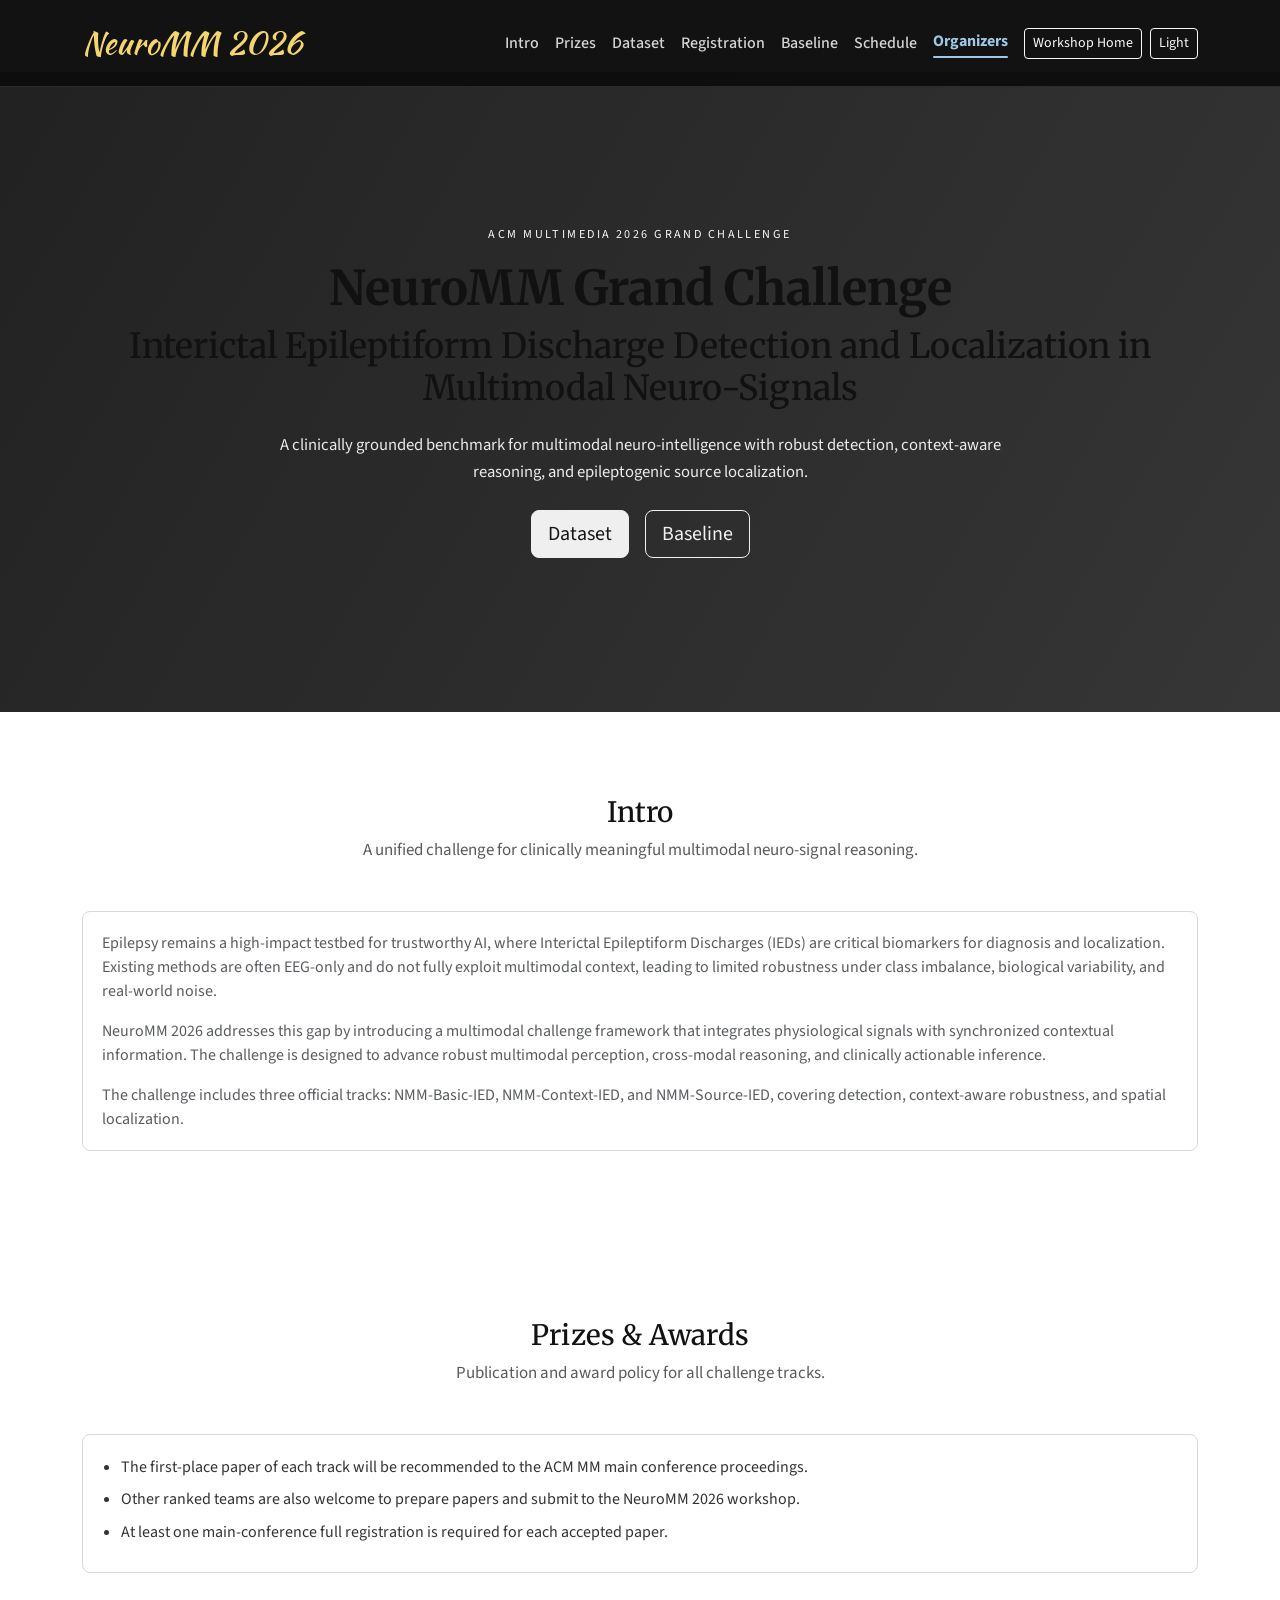
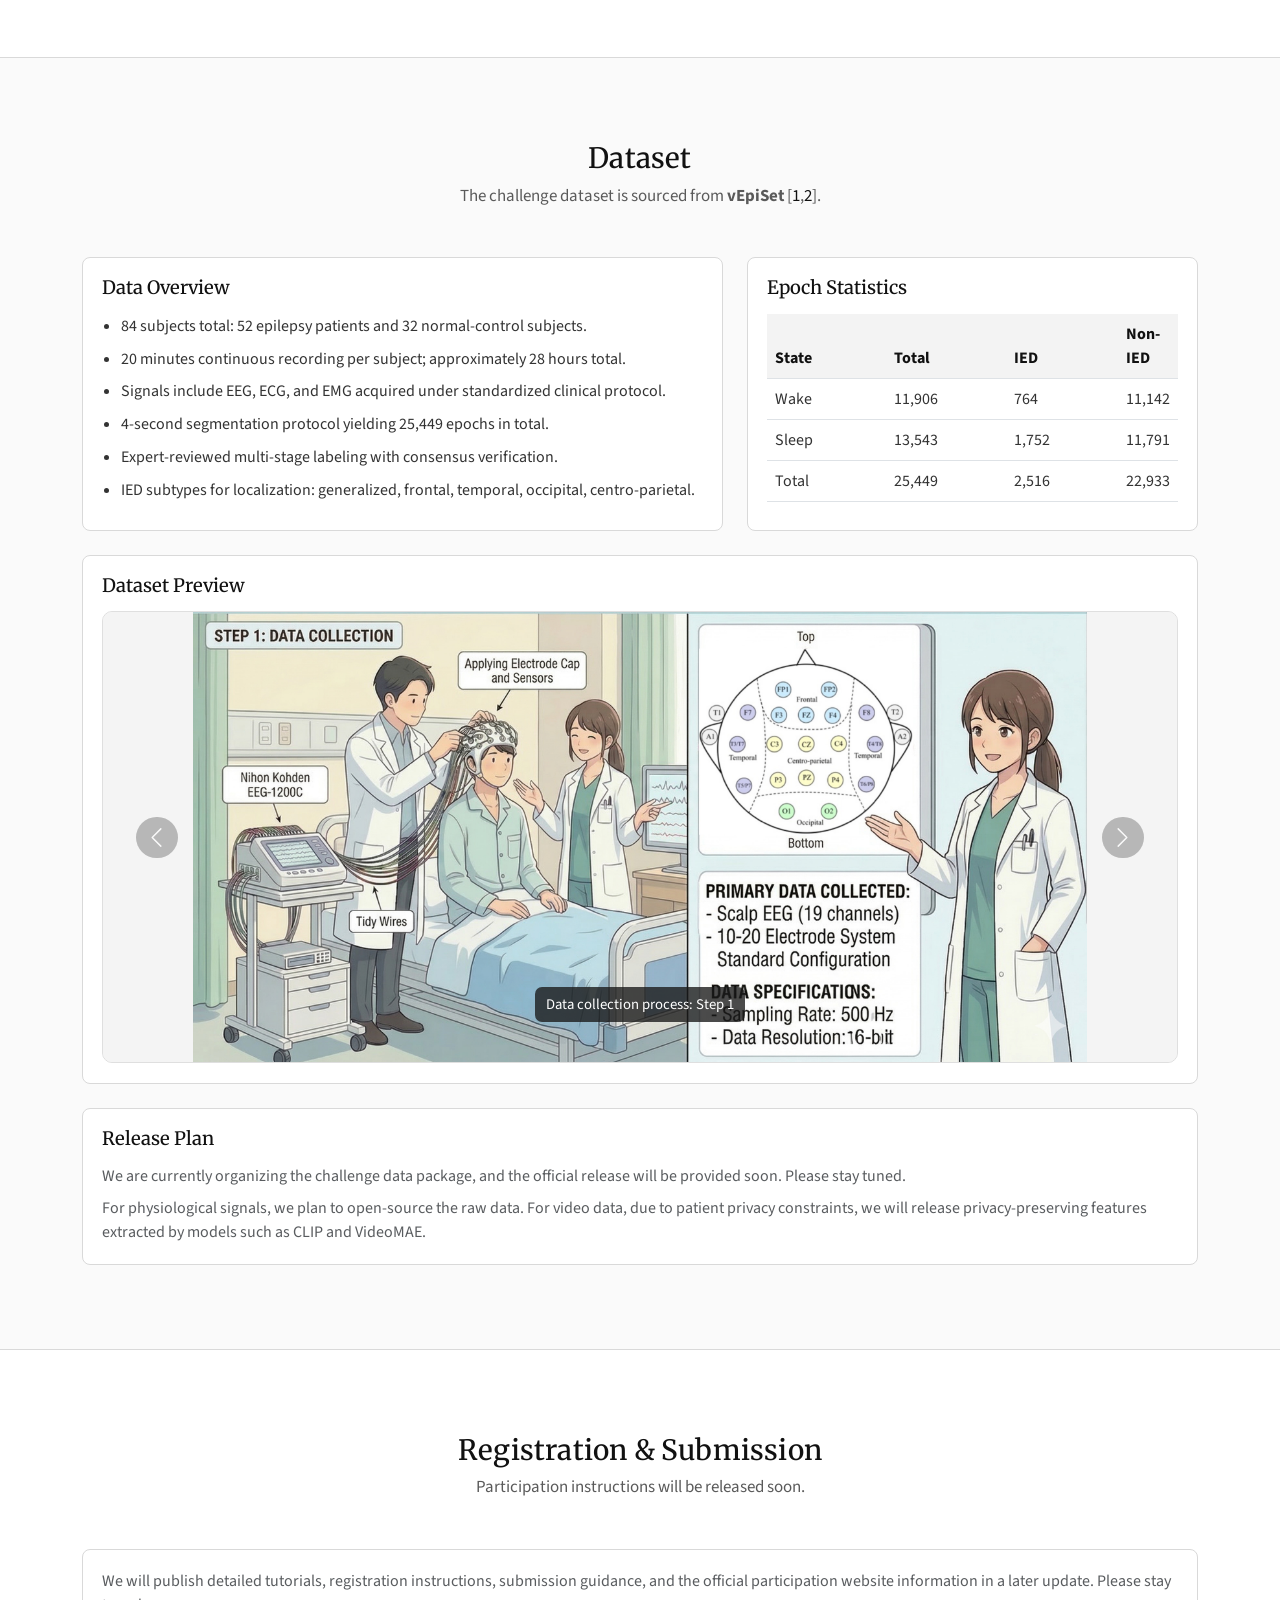
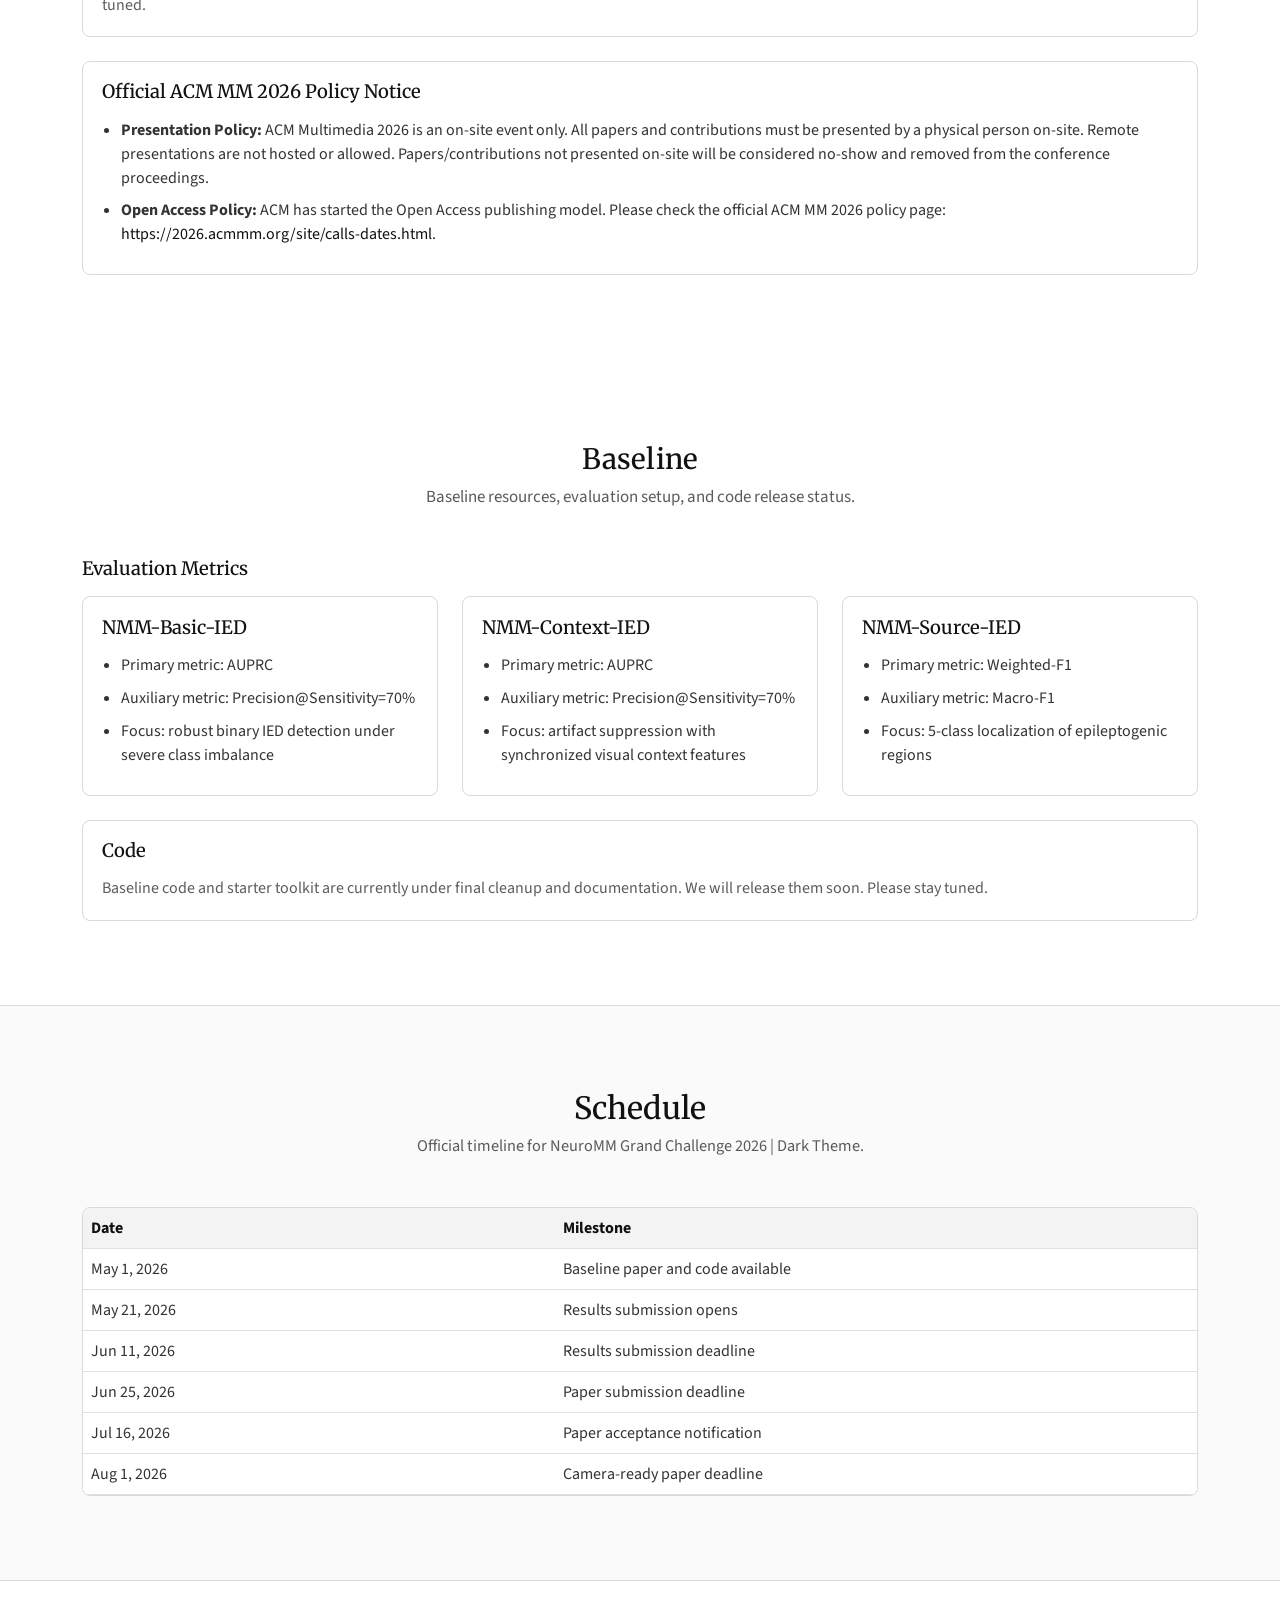
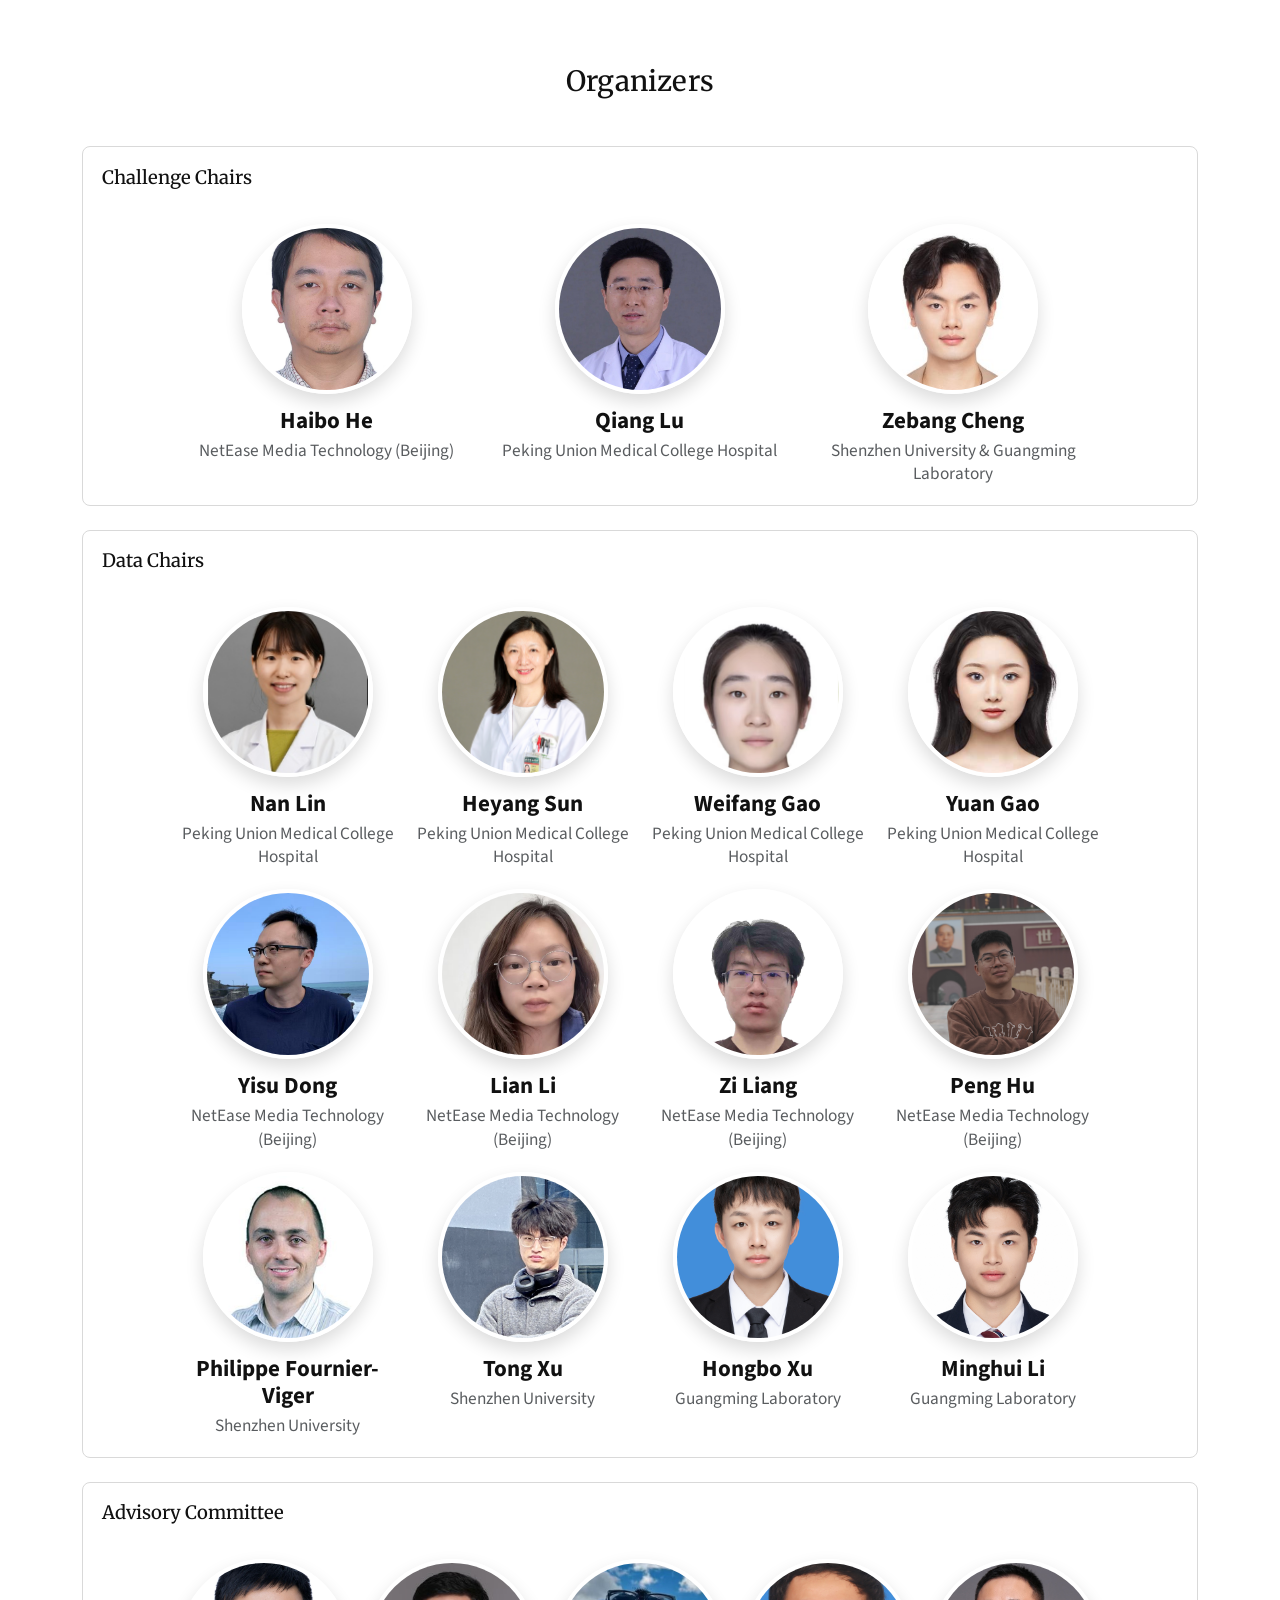
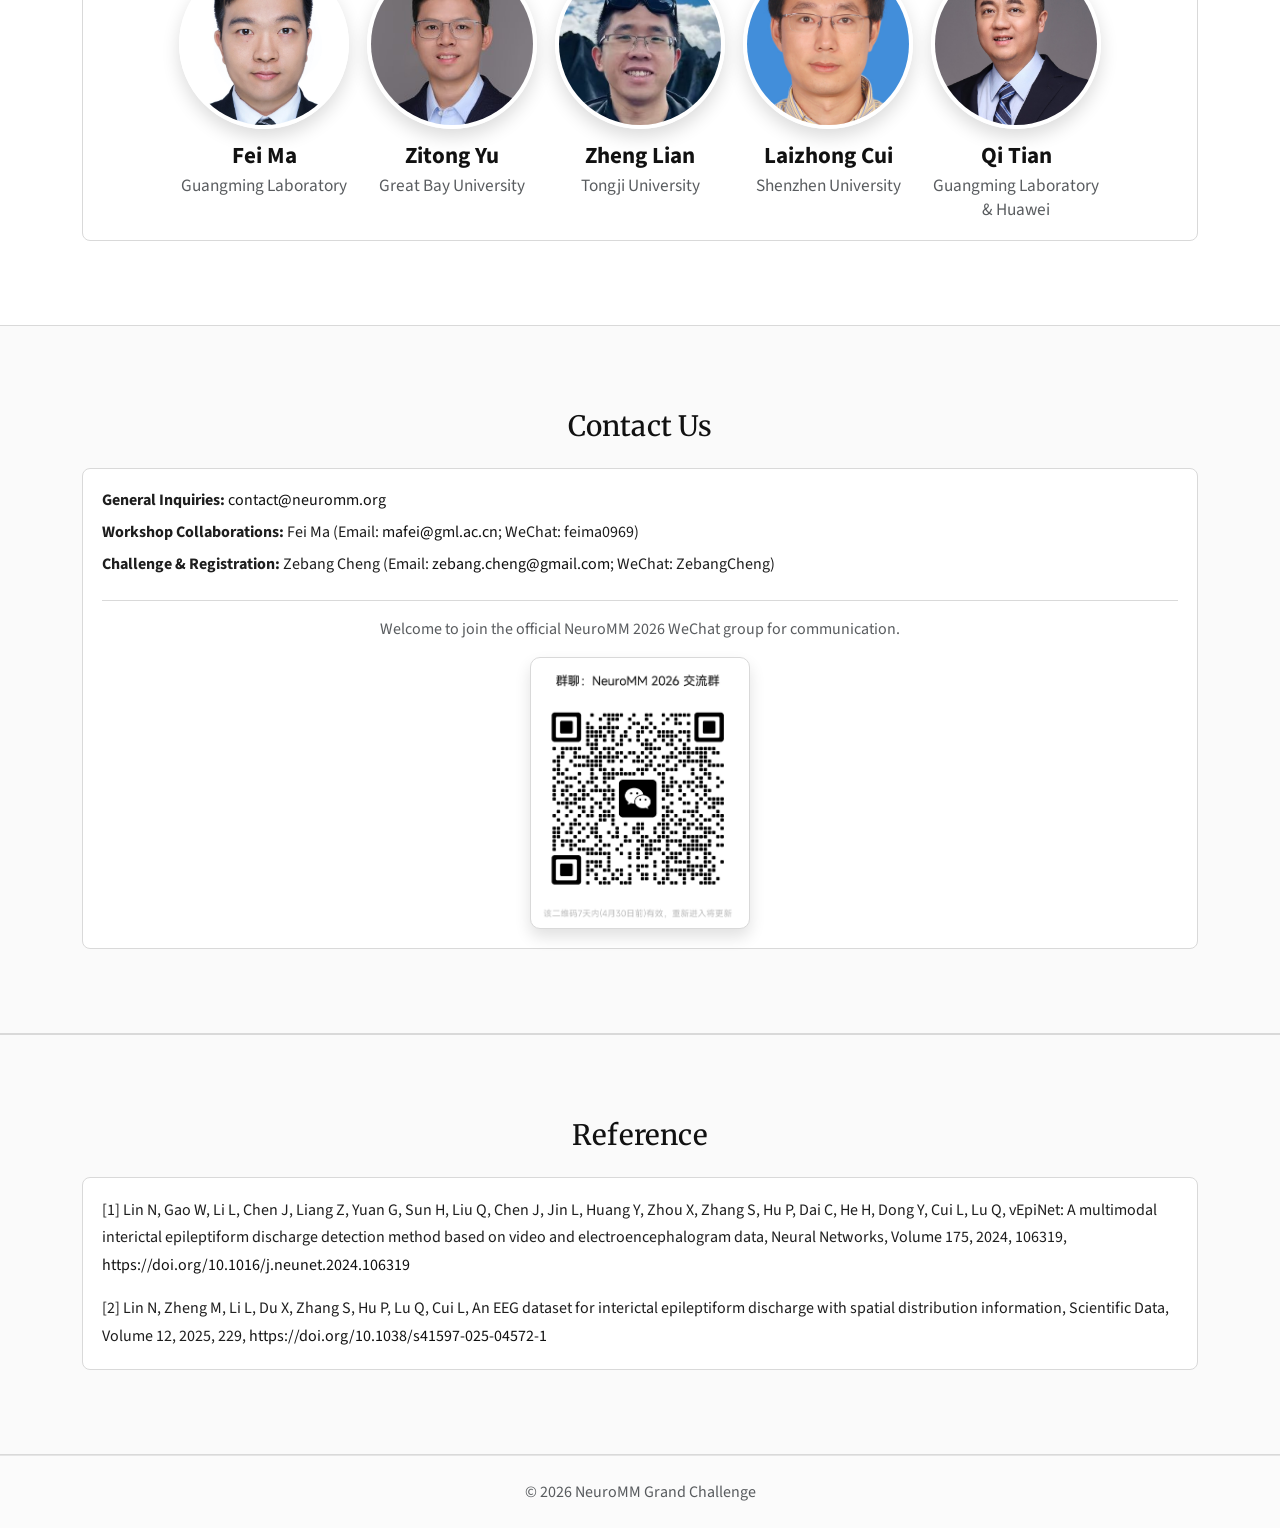
==== commit b058f0c7: "zoom-in + hover" ====
--- a/challenge-acm.html
+++ b/challenge-acm.html
@@ -472,6 +472,20 @@
   <footer class="py-4 text-center text-muted">
     © 2026 NeuroMM Grand Challenge
   </footer>
+
+  <div class="modal fade qr-modal" id="wechatQrModal" tabindex="-1" aria-labelledby="wechatQrModalLabel" aria-hidden="true">
+    <div class="modal-dialog modal-dialog-centered modal-lg">
+      <div class="modal-content border-0 bg-transparent shadow-none">
+        <div class="modal-header border-0 pb-0">
+          <h5 class="modal-title visually-hidden" id="wechatQrModalLabel">NeuroMM WeChat Group QR Code</h5>
+          <button type="button" class="btn-close btn-close-white ms-auto" data-bs-dismiss="modal" aria-label="Close"></button>
+        </div>
+        <div class="modal-body pt-0 text-center">
+          <img id="wechatQrModalImage" src="" class="qr-modal-img" alt="Enlarged WeChat group QR code">
+        </div>
+      </div>
+    </div>
+  </div>
 
   <script src="https://cdn.jsdelivr.net/npm/bootstrap@5.3.3/dist/js/bootstrap.bundle.min.js" integrity="sha384-YvpcrYf0tY3lHB60NNkmXc5s9fDVZLESaAA55NDzOxhy9GkcIdslK1eN7N6jIeHz" crossorigin="anonymous"></script>
   <script>
@@ -525,8 +539,32 @@
         });
       }
 
+      function initQrPreview() {
+        var qrThumb = document.querySelector(".wechat-qr");
+        var modalEl = document.getElementById("wechatQrModal");
+        var modalImage = document.getElementById("wechatQrModalImage");
+        if (!qrThumb || !modalEl || !modalImage || typeof bootstrap === "undefined") return;
+
+        function openQrModal() {
+          modalImage.src = qrThumb.getAttribute("src");
+          modalImage.alt = qrThumb.getAttribute("alt") || "Enlarged WeChat group QR code";
+          bootstrap.Modal.getOrCreateInstance(modalEl).show();
+        }
+
+        qrThumb.setAttribute("role", "button");
+        qrThumb.setAttribute("tabindex", "0");
+        qrThumb.addEventListener("click", openQrModal);
+        qrThumb.addEventListener("keydown", function (event) {
+          if (event.key === "Enter" || event.key === " ") {
+            event.preventDefault();
+            openQrModal();
+          }
+        });
+      }
+
       updateNavbarState();
       initSectionSpy();
+      initQrPreview();
 
       window.addEventListener("scroll", updateNavbarState);
       window.addEventListener("resize", updateNavbarState);
--- a/css/style-acm.css
+++ b/css/style-acm.css
@@ -505,6 +505,29 @@
   padding: 6px;
   background: #ffffff;
   box-shadow: 0 8px 16px rgba(0, 0, 0, 0.12);
+  cursor: zoom-in;
+  transition: transform 0.2s ease, box-shadow 0.2s ease;
+}
+
+.wechat-qr:hover,
+.wechat-qr:focus {
+  transform: scale(1.03);
+  box-shadow: 0 12px 24px rgba(0, 0, 0, 0.18);
+}
+
+.qr-modal .modal-content {
+  background: transparent;
+}
+
+.qr-modal-img {
+  width: min(560px, 92vw);
+  max-height: 80vh;
+  object-fit: contain;
+  border-radius: 12px;
+  border: 1px solid var(--gray-200);
+  padding: 8px;
+  background: #ffffff;
+  box-shadow: 0 16px 32px rgba(0, 0, 0, 0.28);
 }
 
 footer {
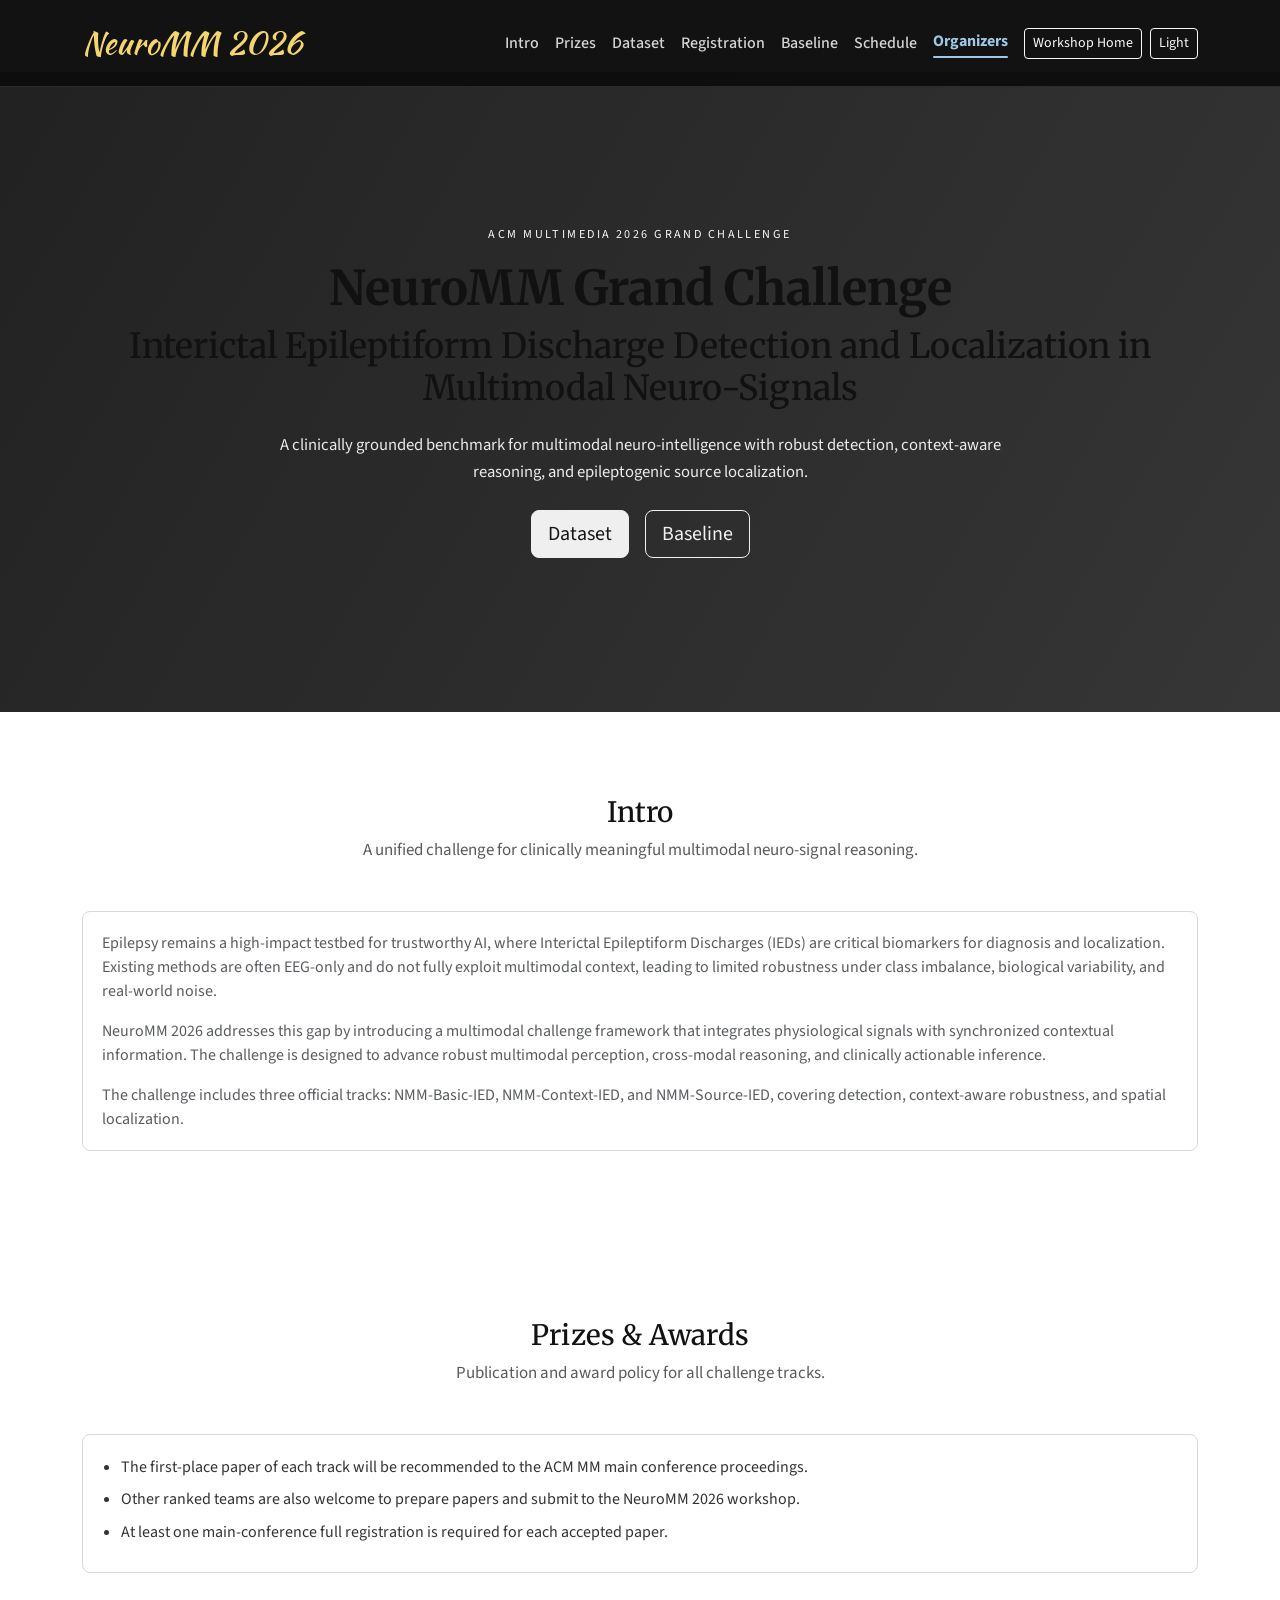
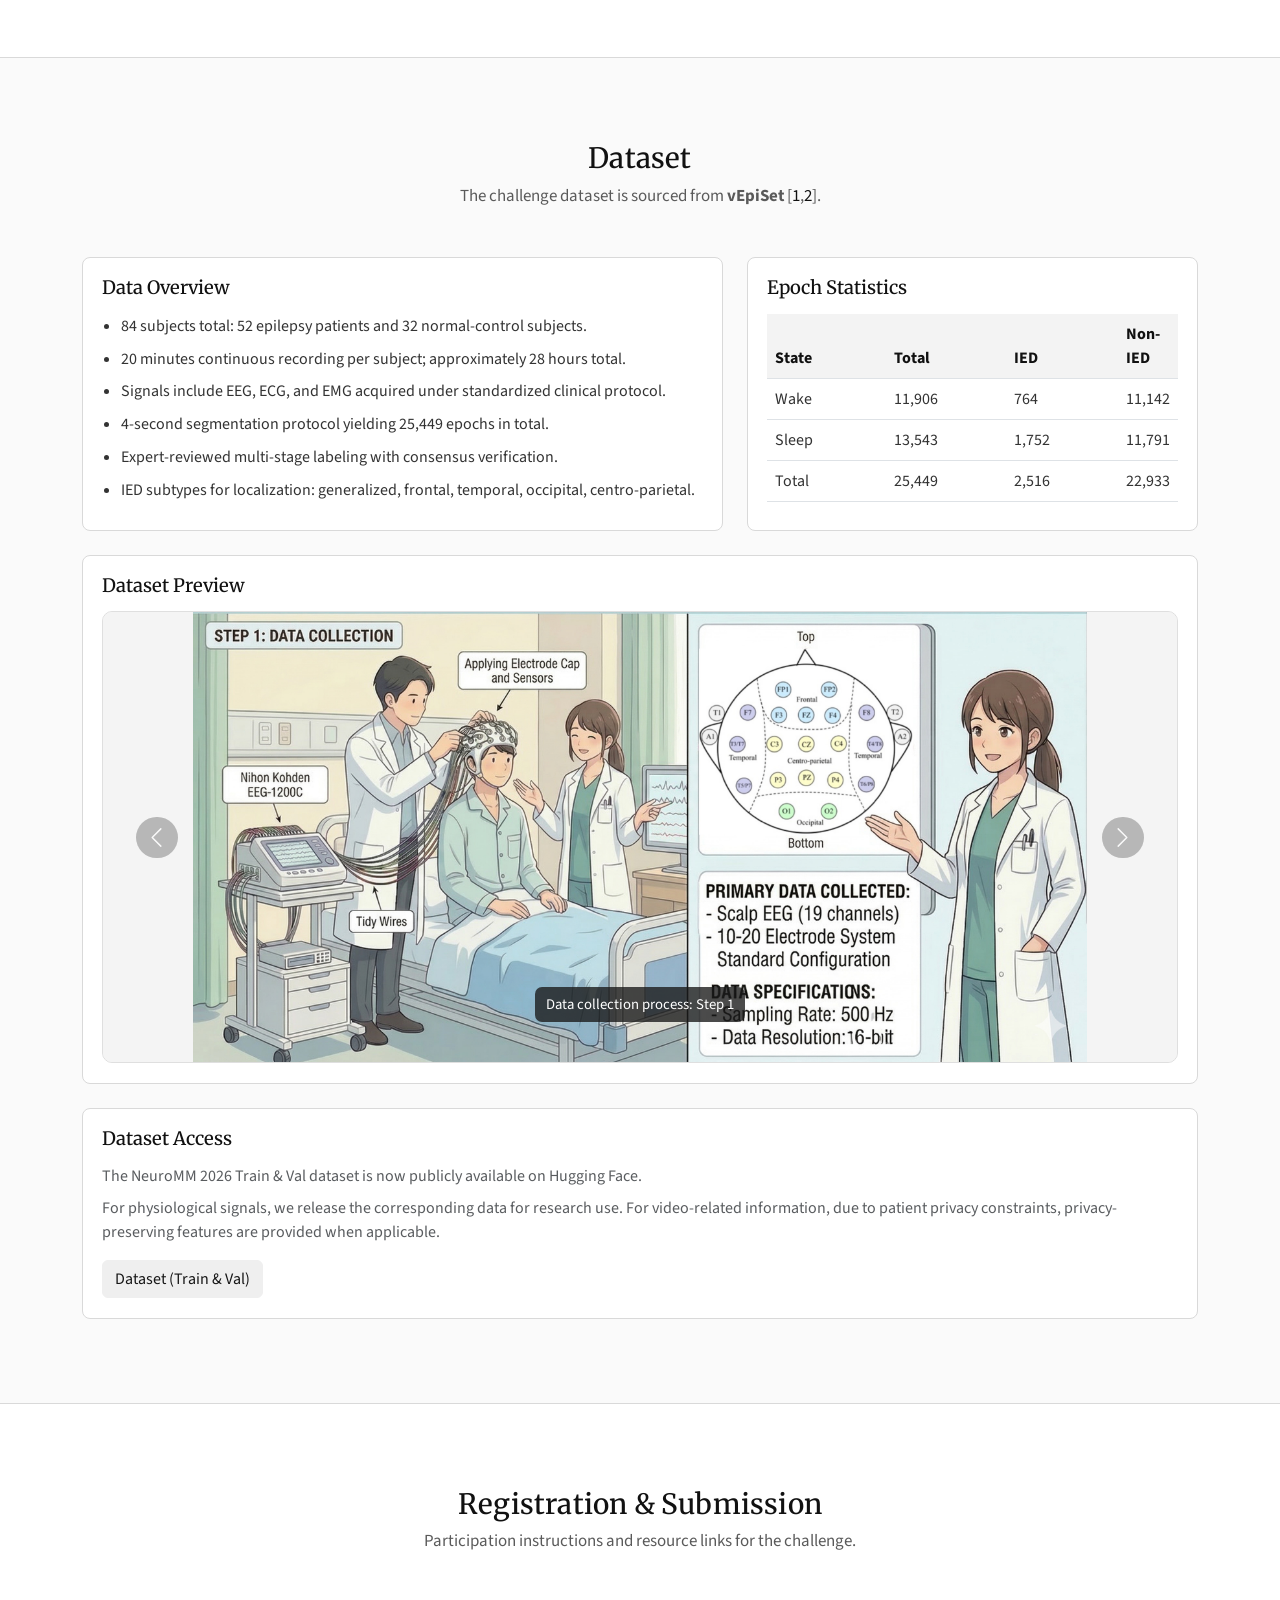
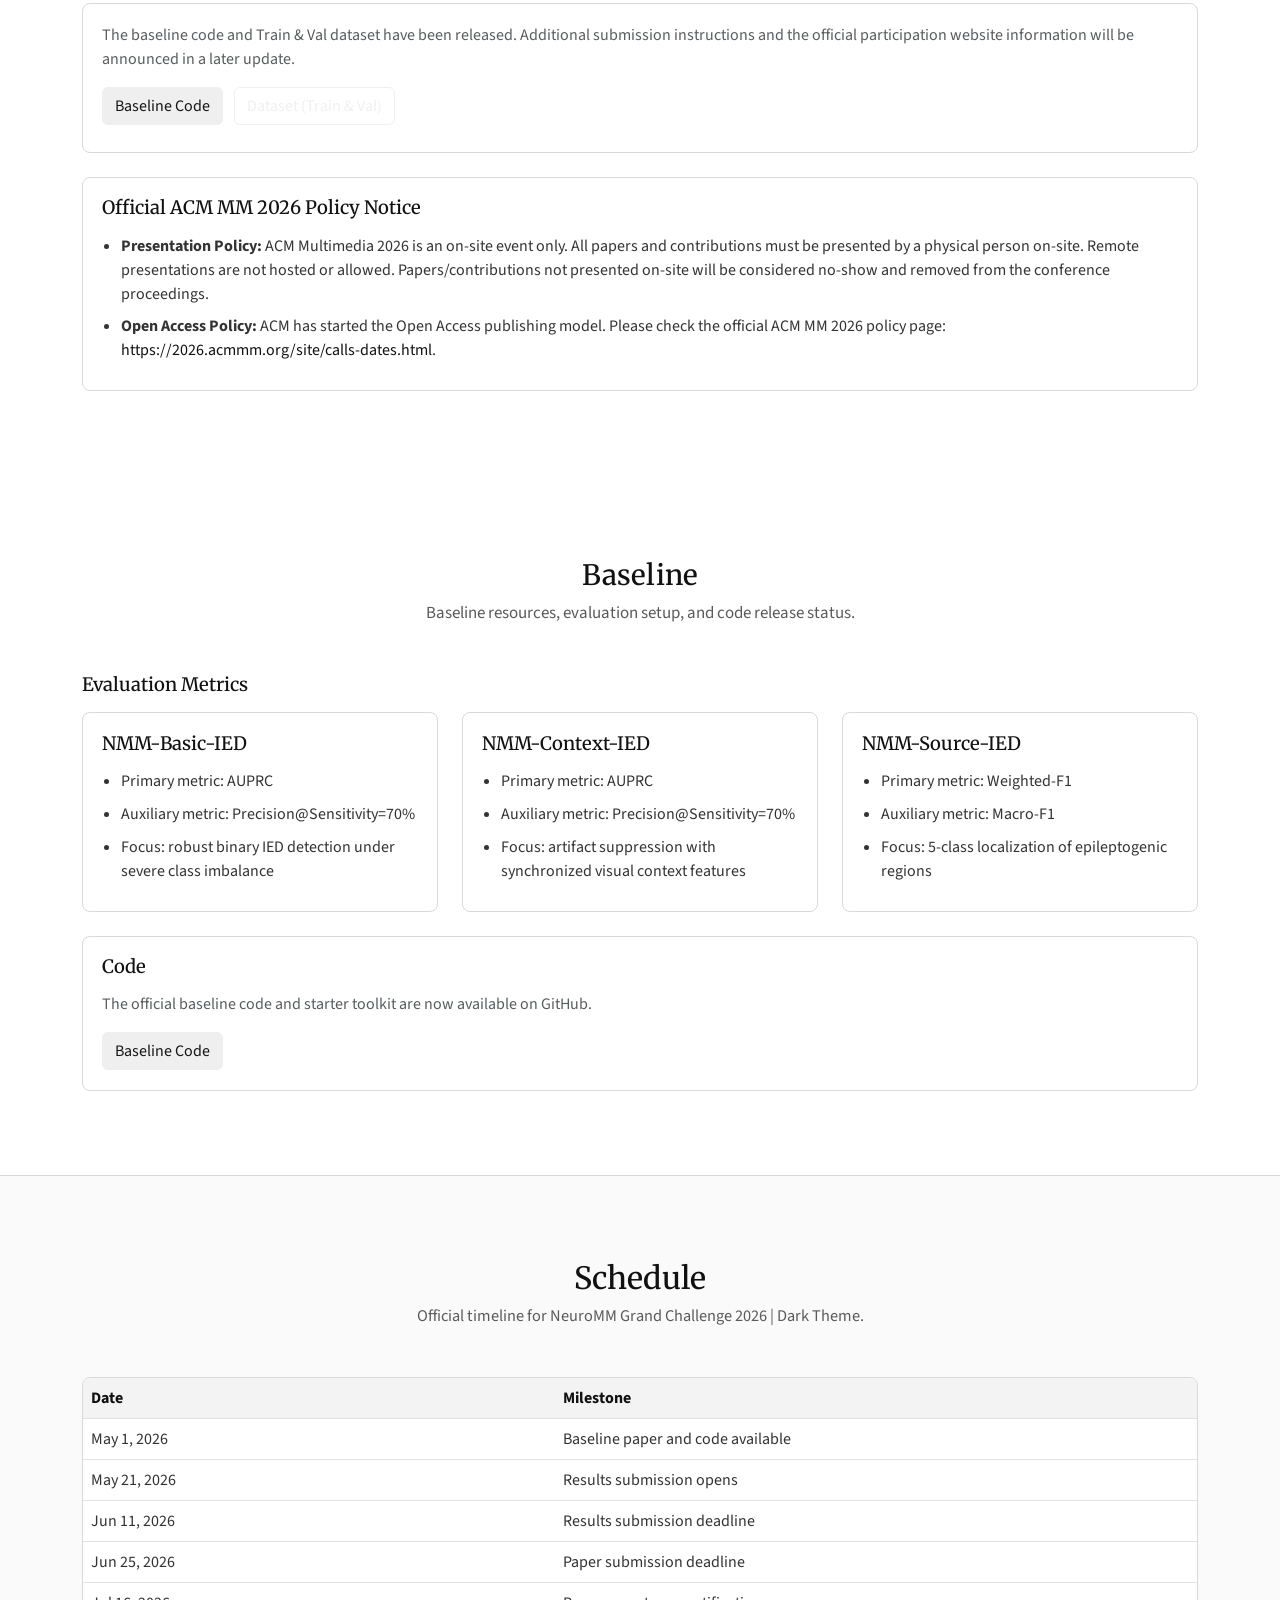
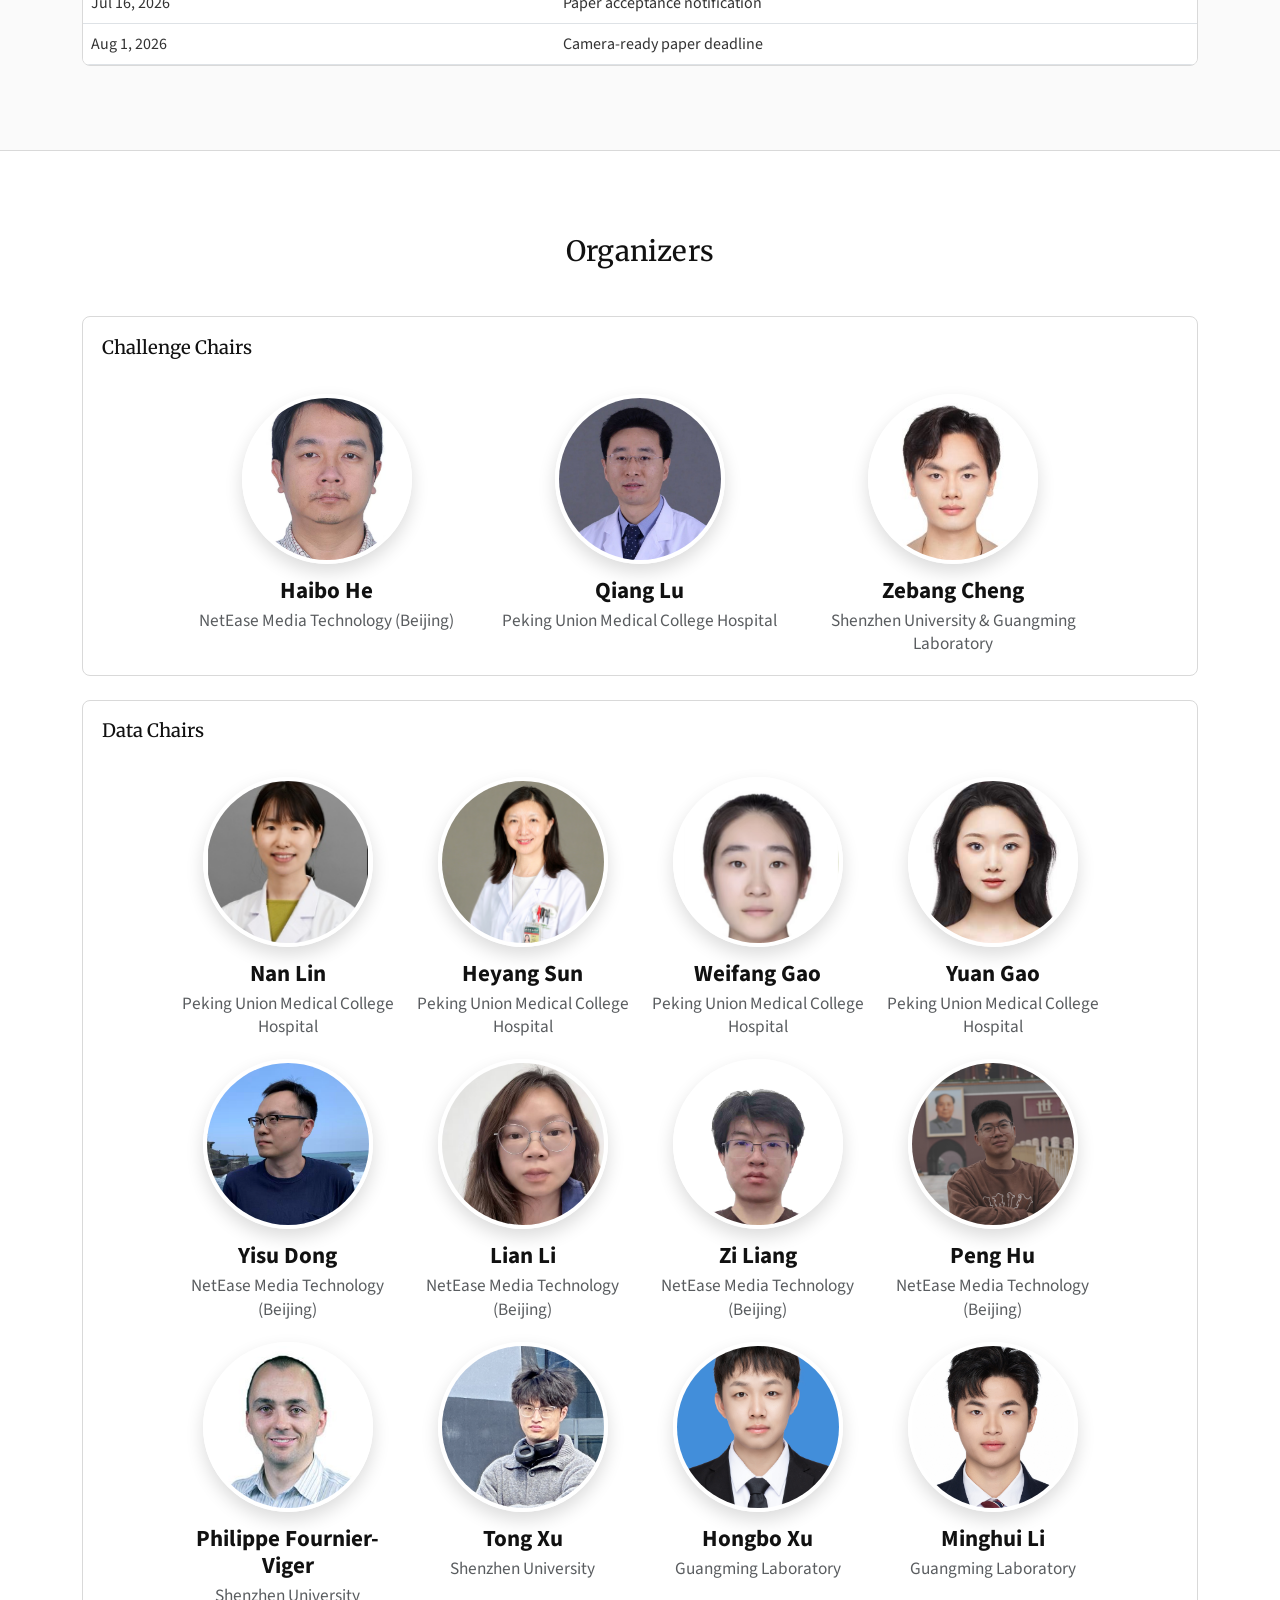
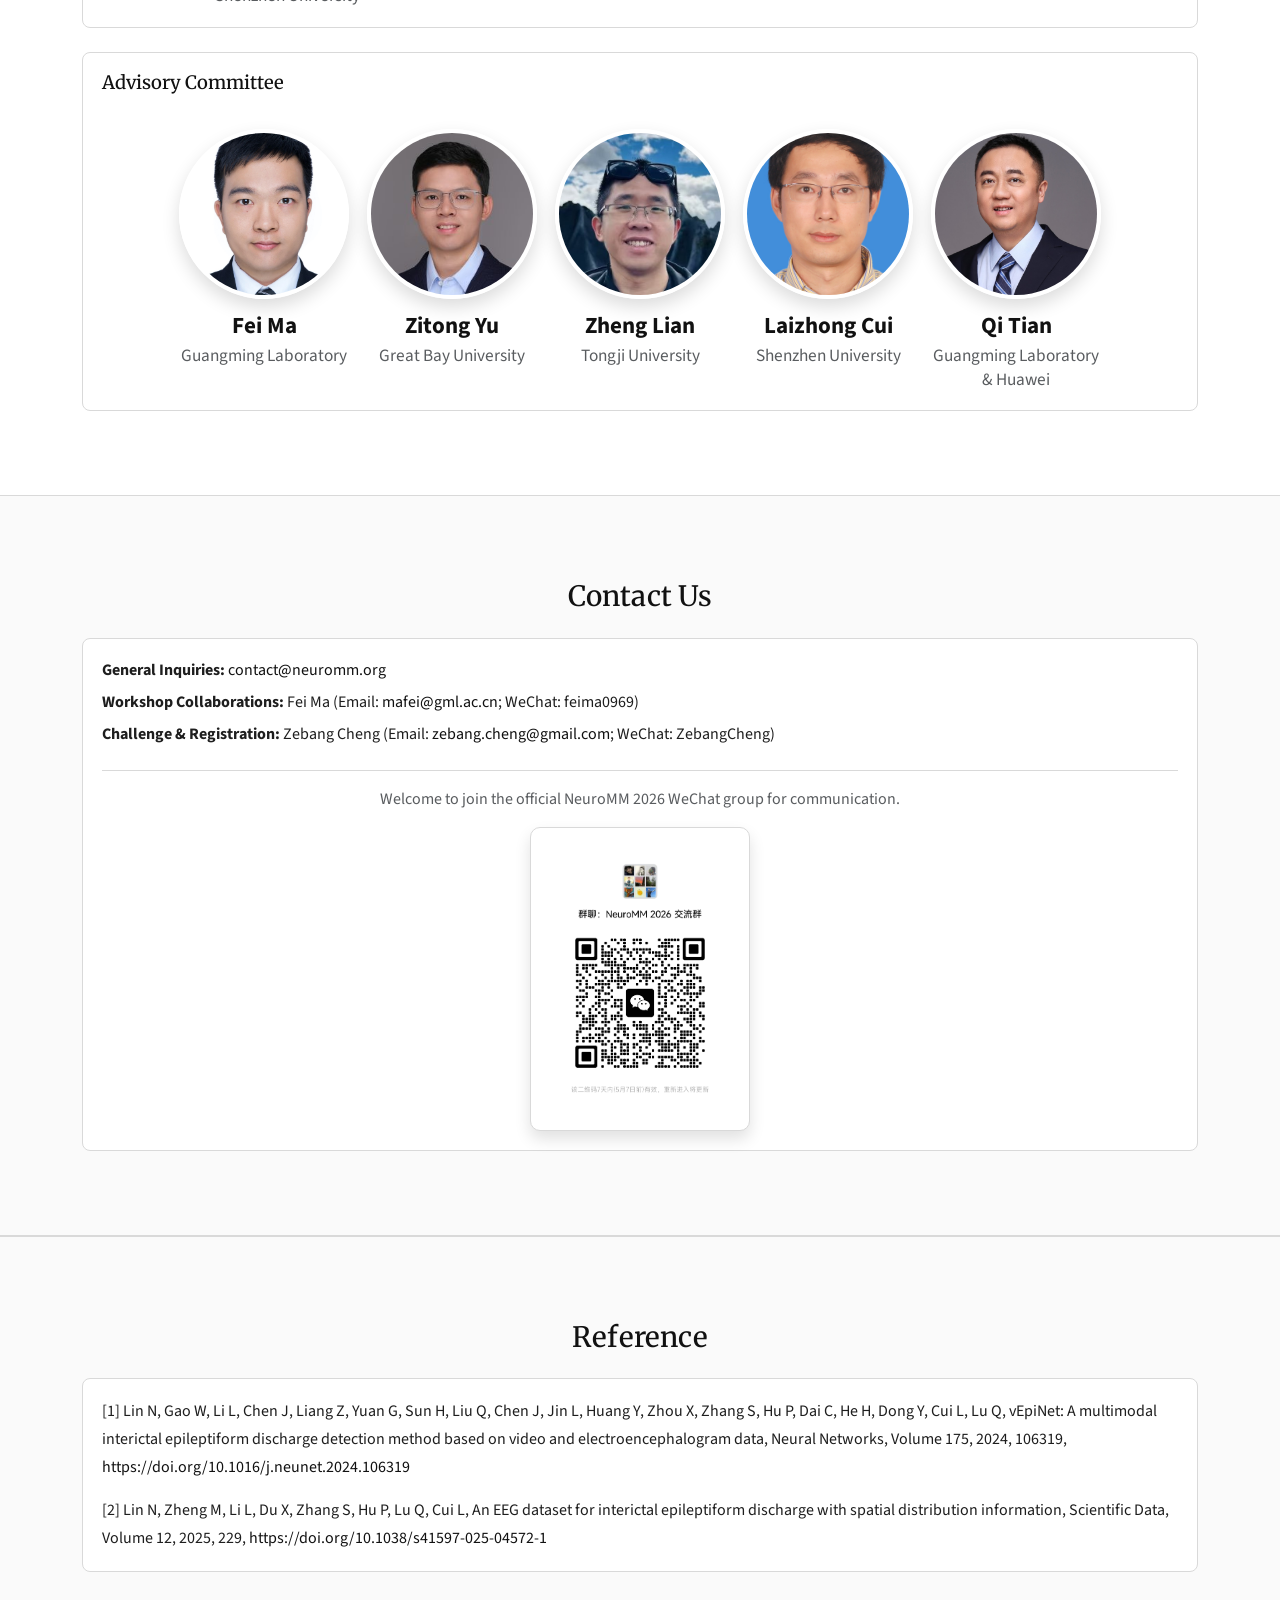
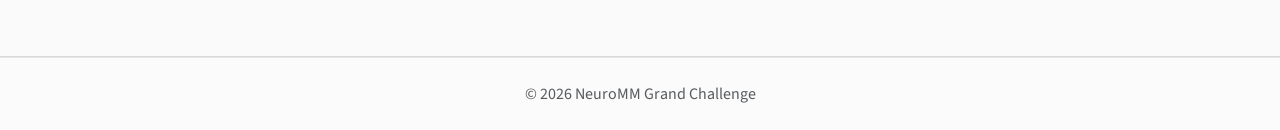
==== commit c3f42d23: "update baseline and dataset link" ====
--- a/challenge-acm.html
+++ b/challenge-acm.html
@@ -199,14 +199,14 @@
       </div>
 
       <div class="conference-panel mt-4">
-        <h3 class="panel-title">Release Plan</h3>
+        <h3 class="panel-title">Dataset Access</h3>
         <p class="text-muted mb-2">
-          We are currently organizing the challenge data package, and the official release will be provided soon. Please stay tuned.
-        </p>
-        <p class="text-muted mb-0">
-          For physiological signals, we plan to open-source the raw data. For video data, due to patient privacy constraints,
-          we will release privacy-preserving features extracted by models such as CLIP and VideoMAE.
-        </p>
+          The NeuroMM 2026 Train &amp; Val dataset is now publicly available on Hugging Face.
+        </p>
+        <p class="text-muted mb-3">
+          For physiological signals, we release the corresponding data for research use. For video-related information, due to patient privacy constraints, privacy-preserving features are provided when applicable.
+        </p>
+        <a class="btn hero-btn-primary" href="https://huggingface.co/datasets/NeuroMM/NeuroMM-2026" target="_blank" rel="noopener noreferrer">Dataset (Train &amp; Val)</a>
       </div>
     </div>
   </section>
@@ -215,12 +215,14 @@
     <div class="container">
       <div class="text-center mb-5">
         <h2 class="section-heading">Registration &amp; Submission</h2>
-        <p class="section-lead">Participation instructions will be released soon.</p>
+        <p class="section-lead">Participation instructions and resource links for the challenge.</p>
       </div>
       <div class="conference-panel">
-        <p class="text-muted mb-0">
-          We will publish detailed tutorials, registration instructions, submission guidance, and the official participation website information in a later update. Please stay tuned.
-        </p>
+        <p class="text-muted mb-3">
+          The baseline code and Train &amp; Val dataset have been released. Additional submission instructions and the official participation website information will be announced in a later update.
+        </p>
+        <a class="btn hero-btn-primary me-2 mb-2" href="https://github.com/NeuroMM-Org/NeuroMM-2026_Baseline" target="_blank" rel="noopener noreferrer">Baseline Code</a>
+        <a class="btn hero-btn-secondary mb-2" href="https://huggingface.co/datasets/NeuroMM/NeuroMM-2026" target="_blank" rel="noopener noreferrer">Dataset (Train &amp; Val)</a>
       </div>
       <div class="conference-panel mt-4">
         <h3 class="panel-title">Official ACM MM 2026 Policy Notice</h3>
@@ -277,9 +279,10 @@
 
       <div class="conference-panel">
         <h3 class="panel-title">Code</h3>
-        <p class="text-muted mb-0">
-          Baseline code and starter toolkit are currently under final cleanup and documentation. We will release them soon. Please stay tuned.
-        </p>
+        <p class="text-muted mb-3">
+          The official baseline code and starter toolkit are now available on GitHub.
+        </p>
+        <a class="btn hero-btn-primary" href="https://github.com/NeuroMM-Org/NeuroMM-2026_Baseline" target="_blank" rel="noopener noreferrer">Baseline Code</a>
       </div>
     </div>
   </section>
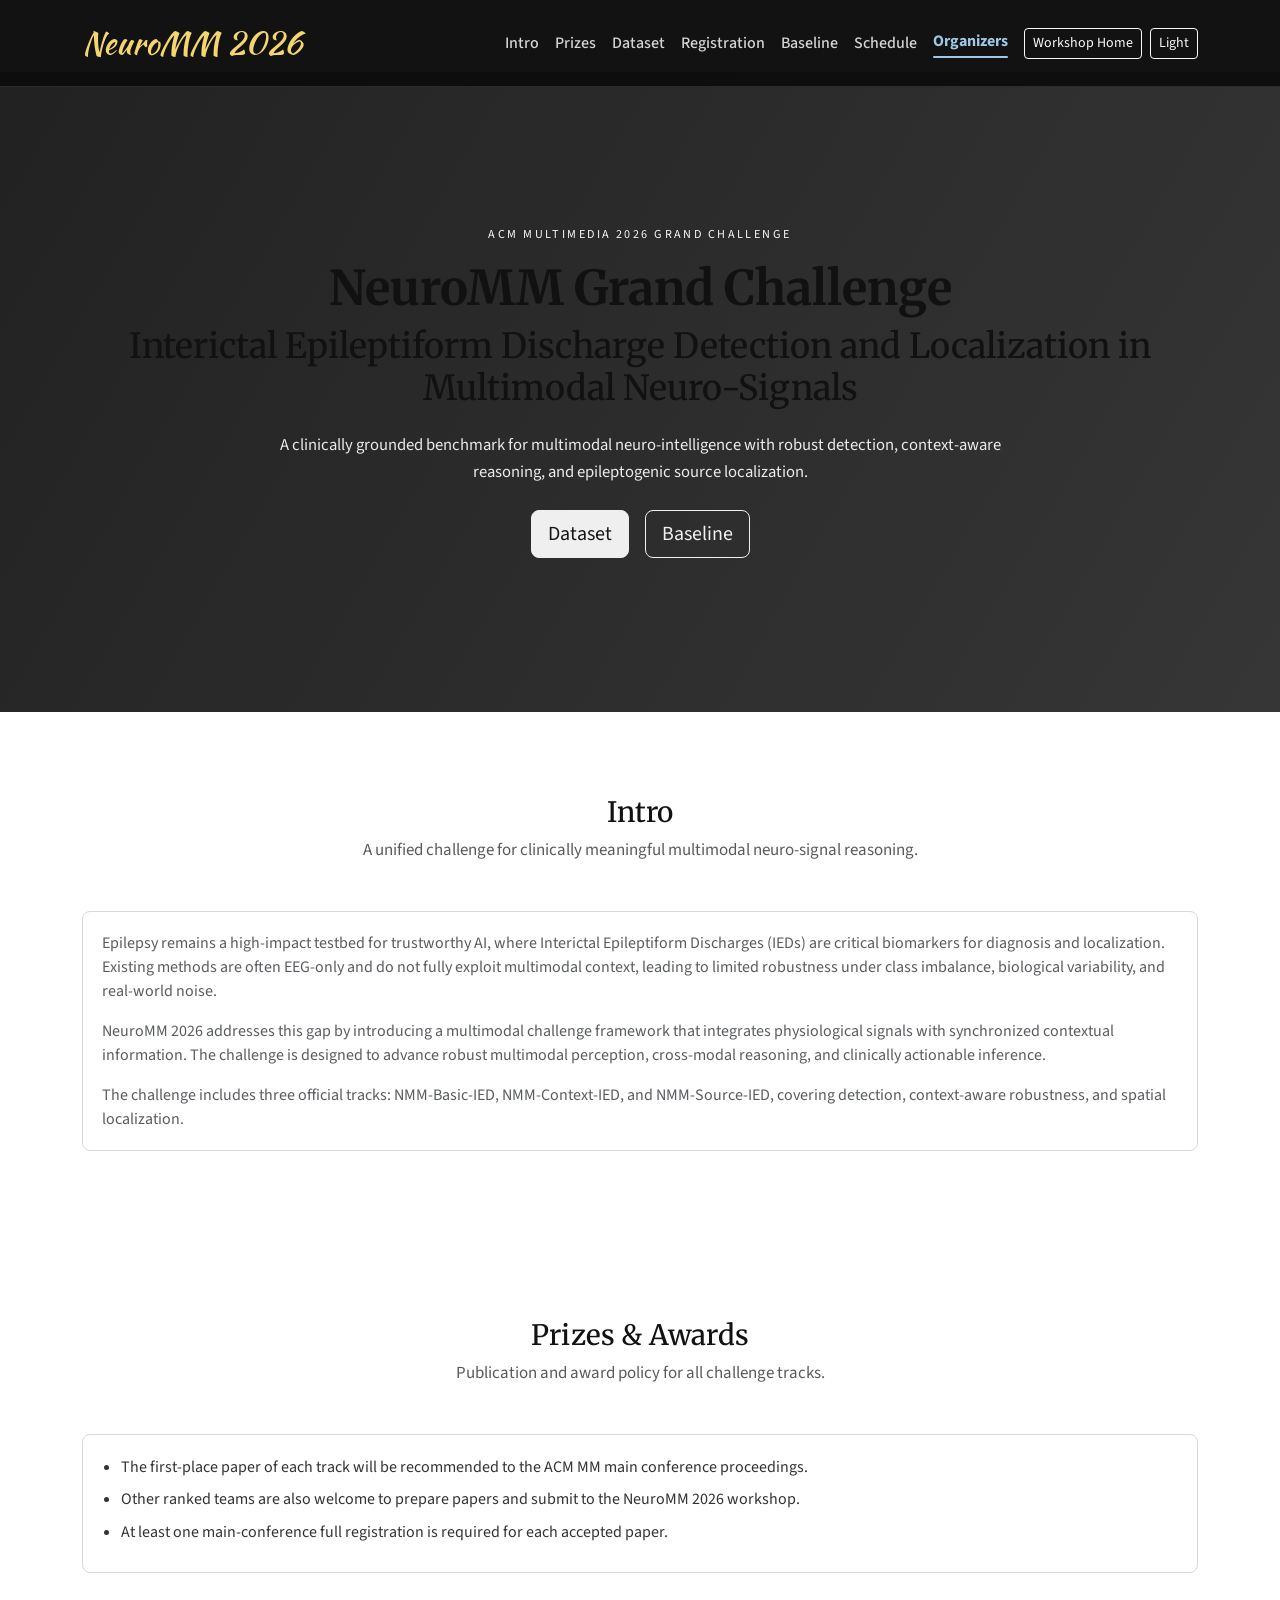
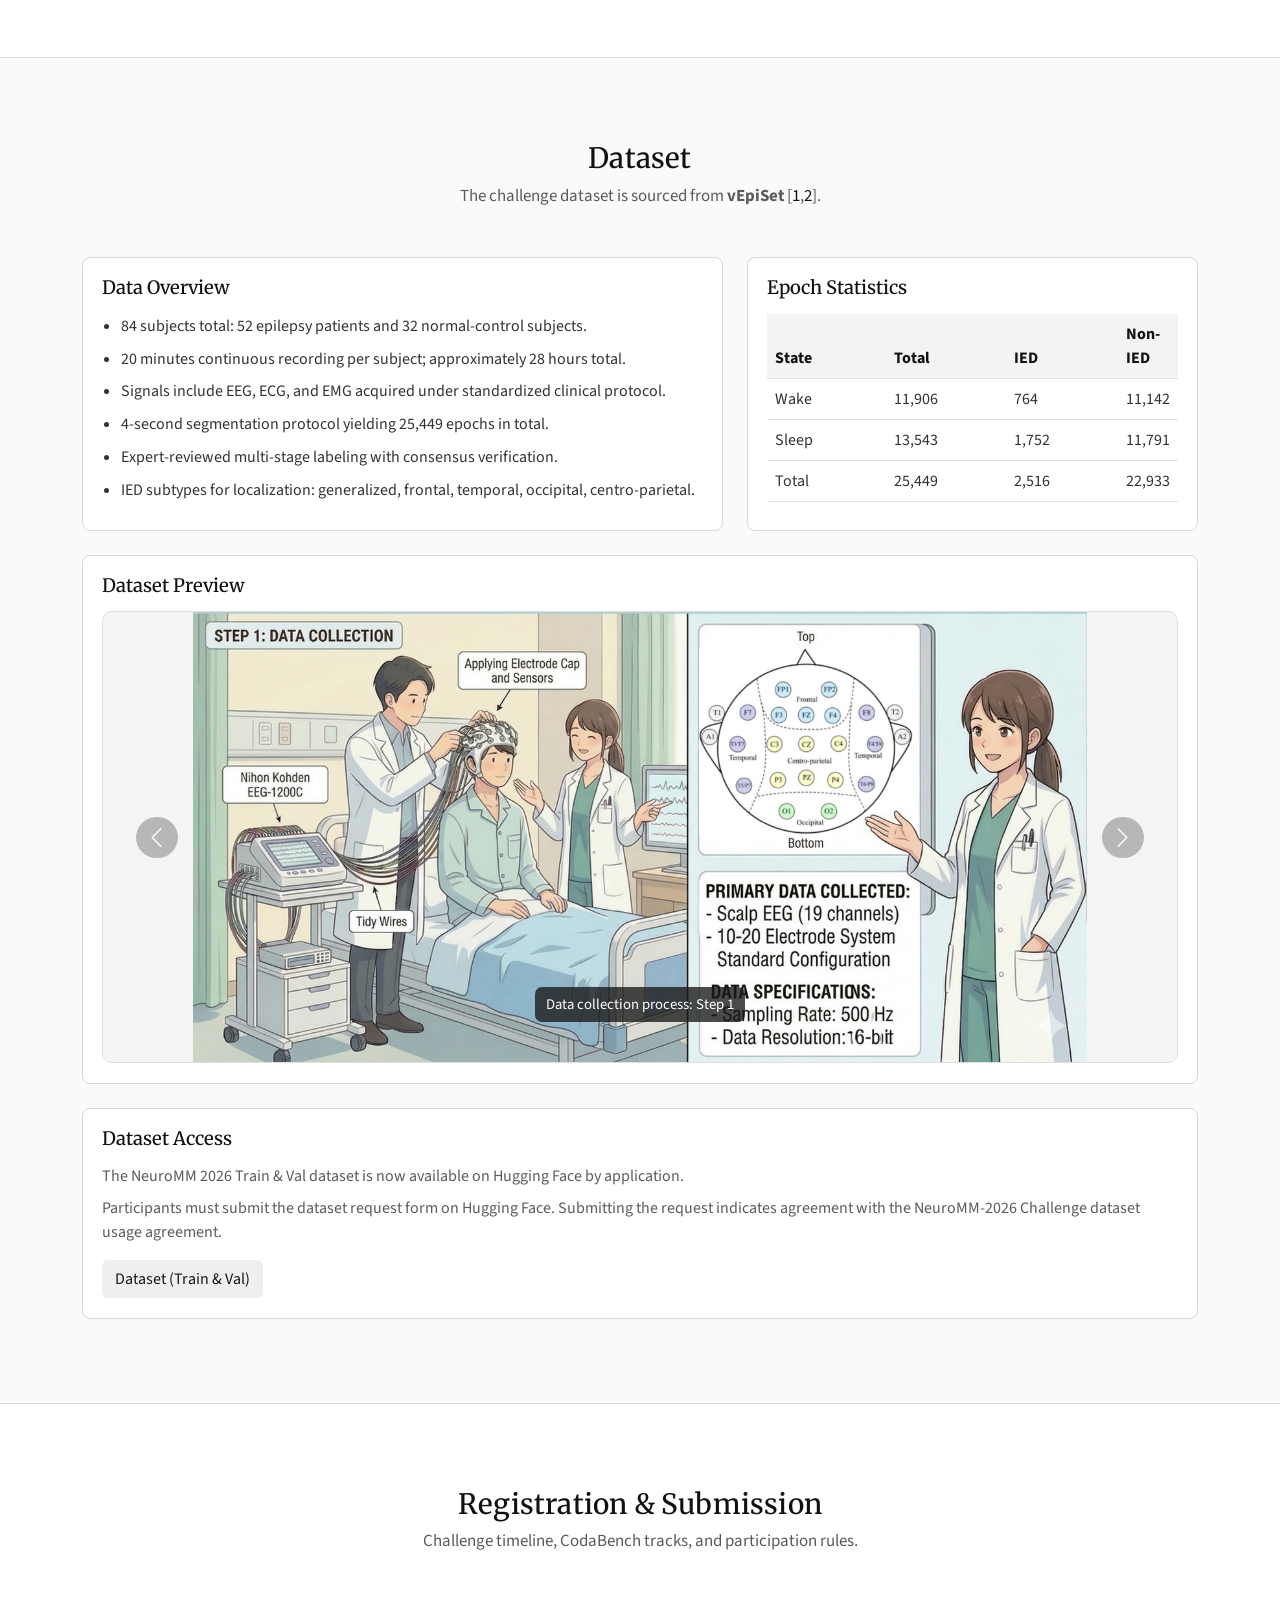
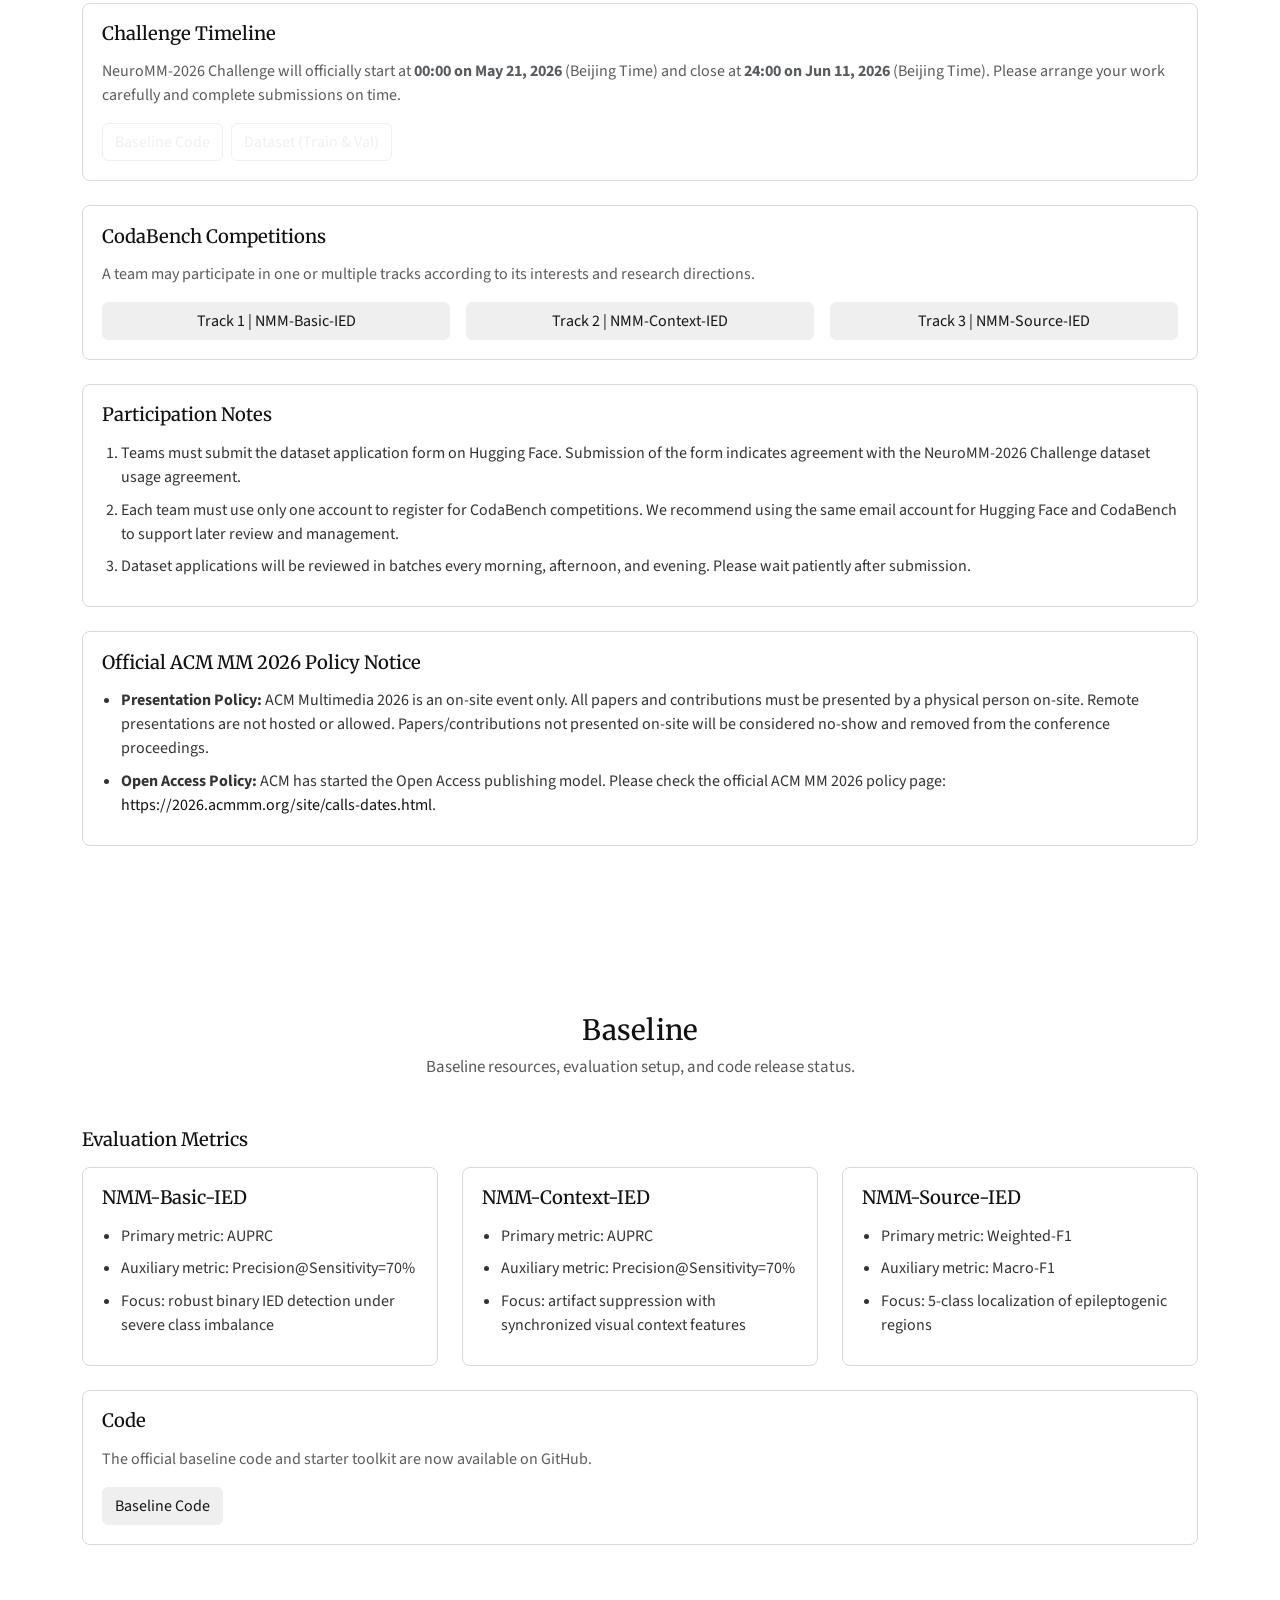
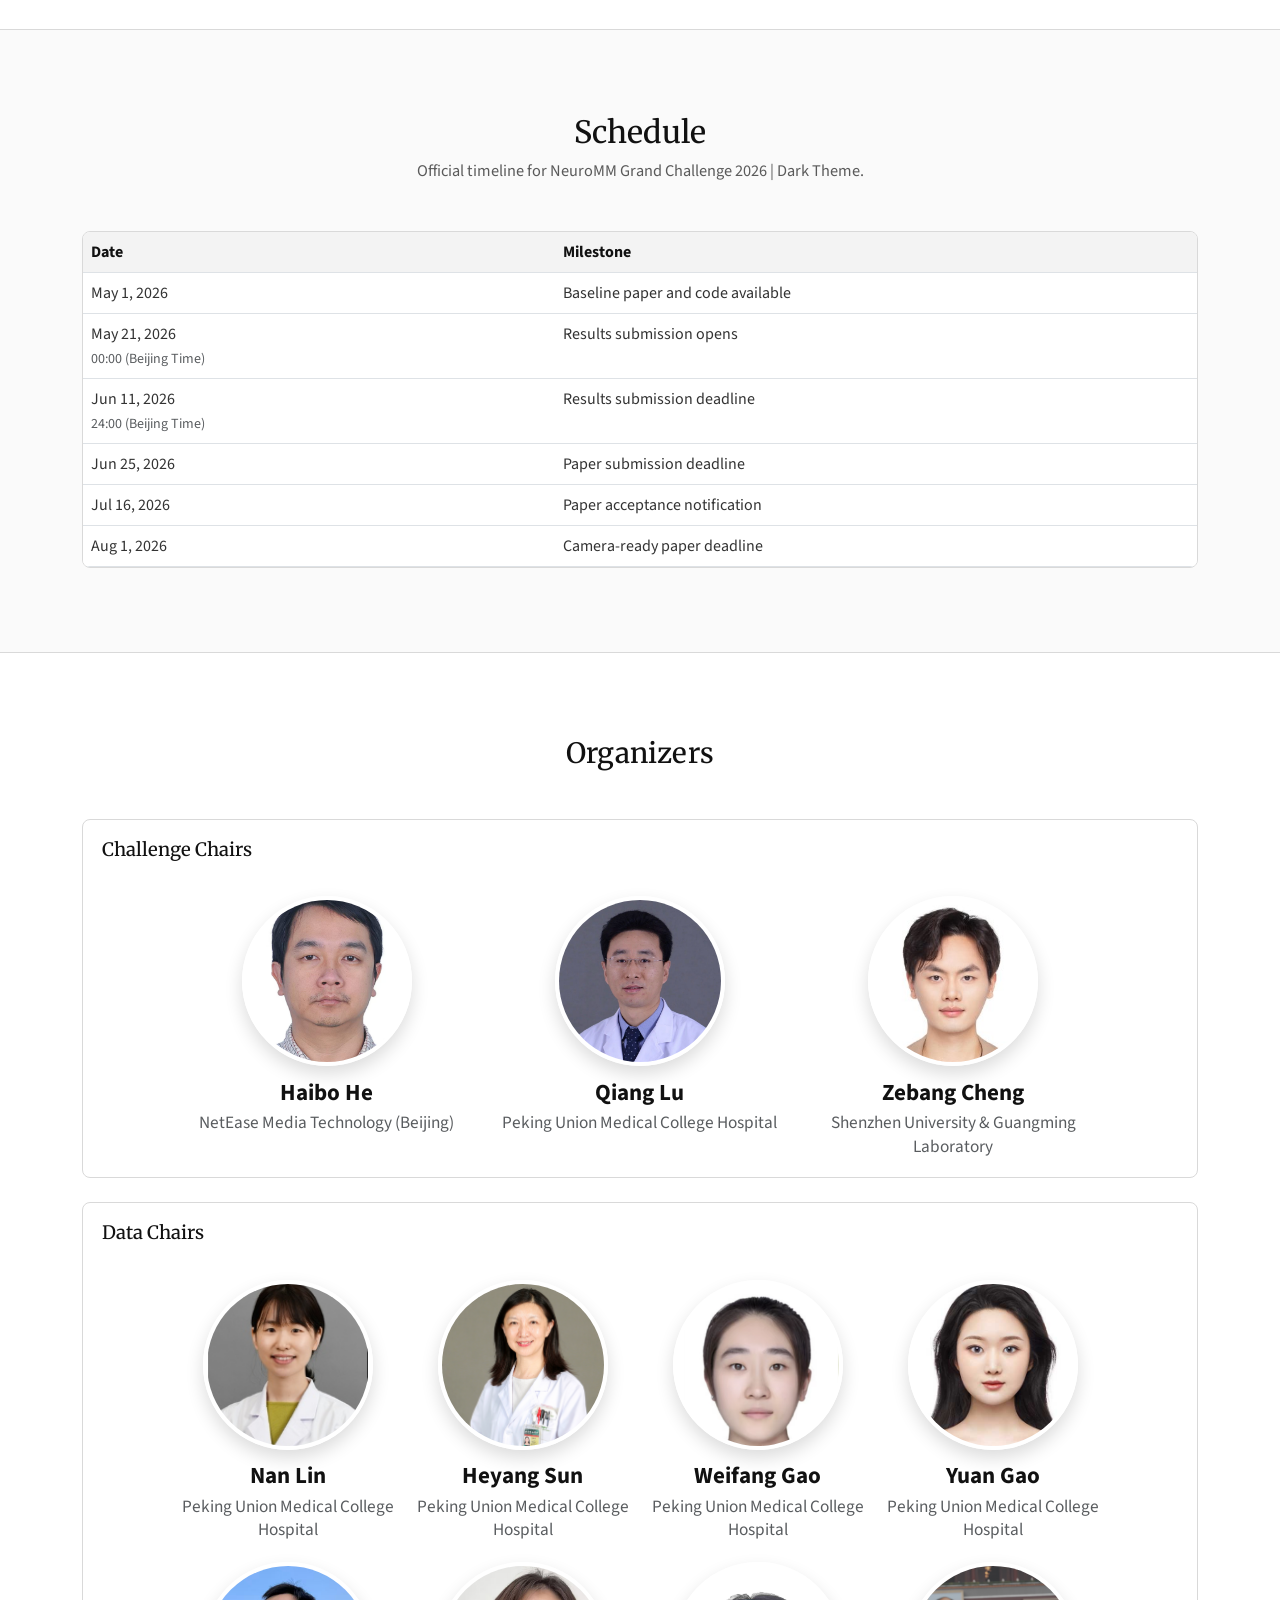
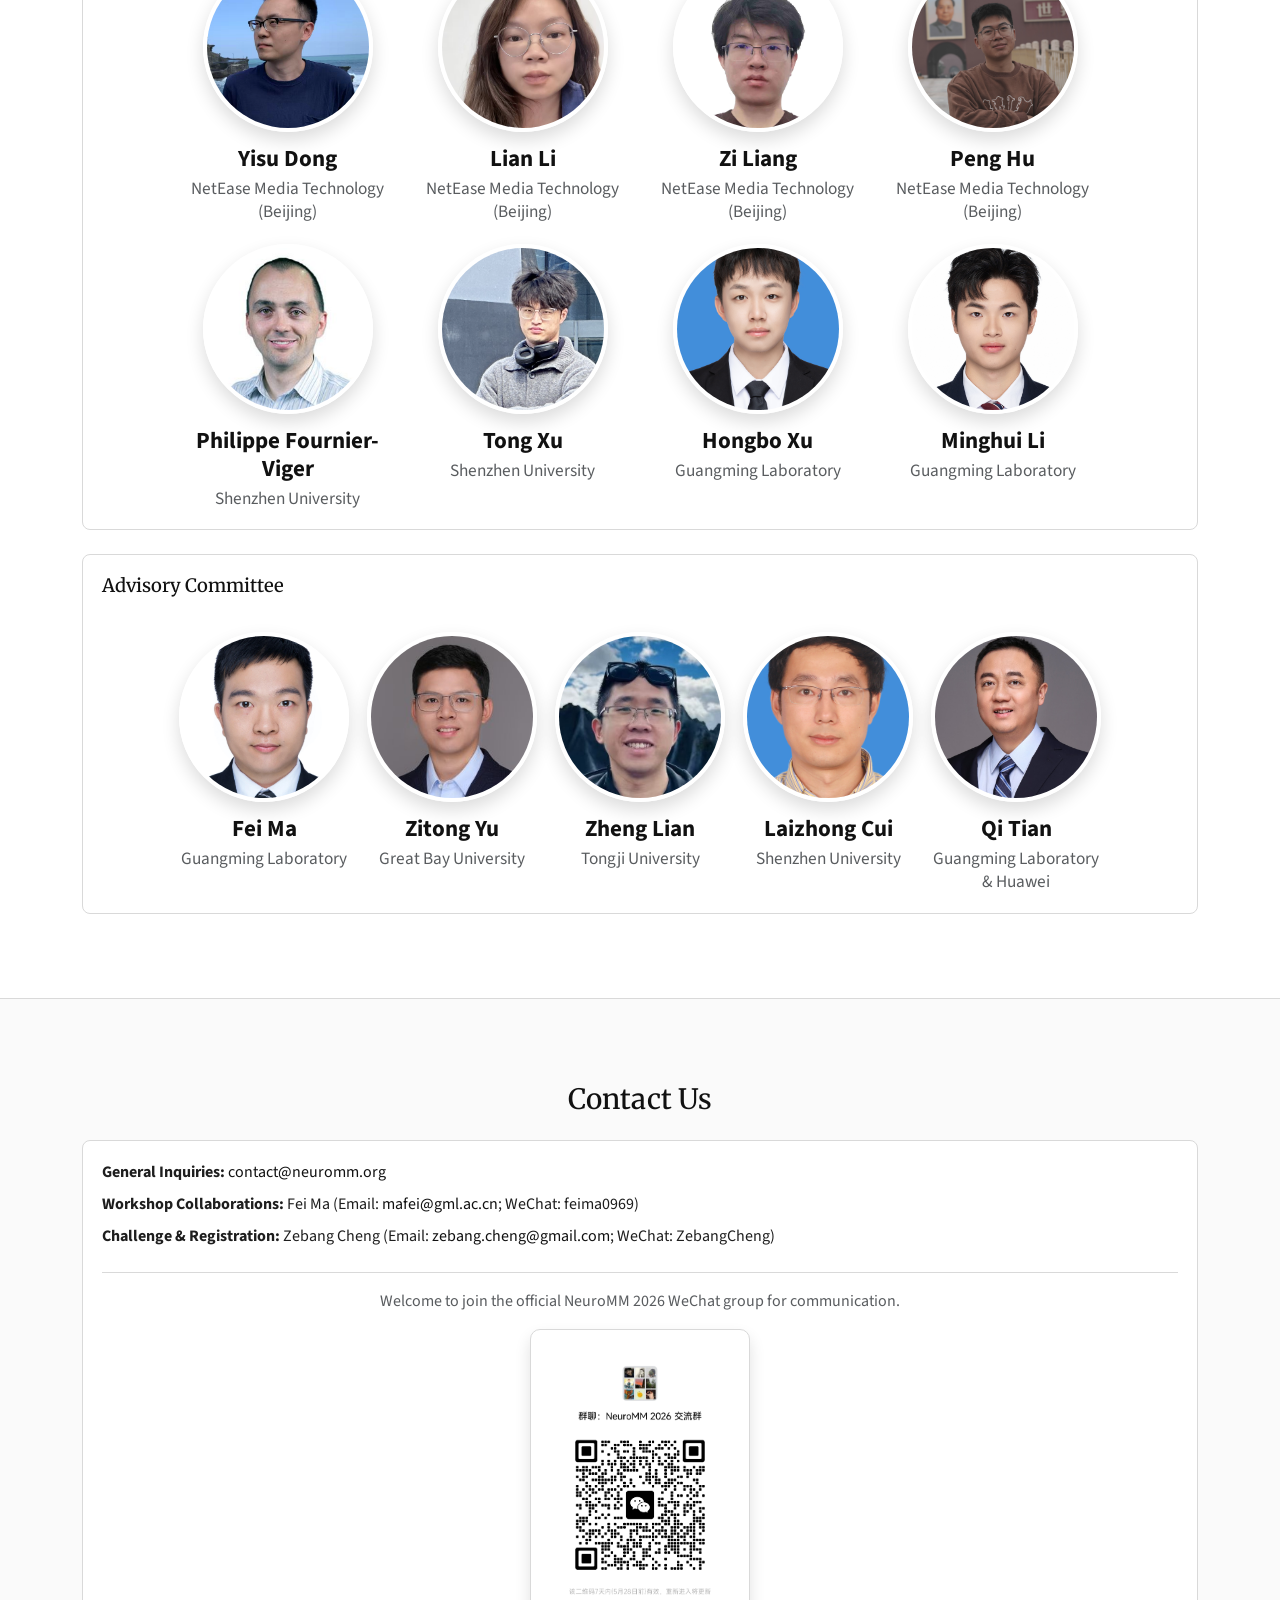
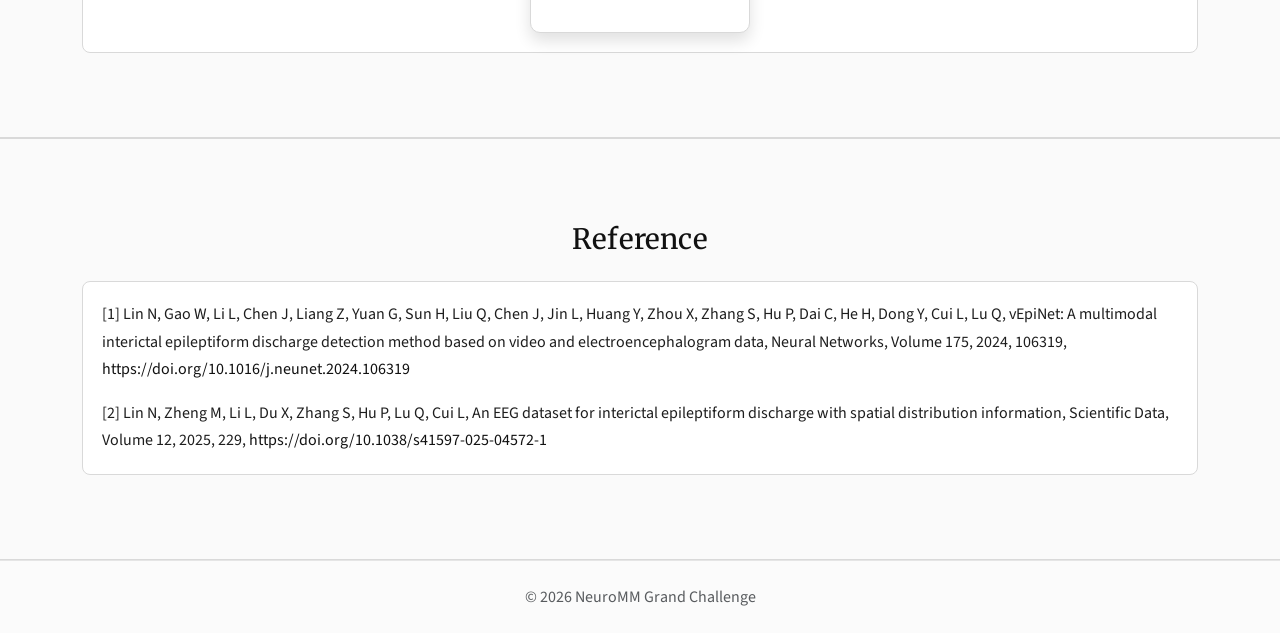
==== commit 705744a3: "challenge start" ====
--- a/challenge-acm.html
+++ b/challenge-acm.html
@@ -201,10 +201,10 @@
       <div class="conference-panel mt-4">
         <h3 class="panel-title">Dataset Access</h3>
         <p class="text-muted mb-2">
-          The NeuroMM 2026 Train &amp; Val dataset is now publicly available on Hugging Face.
+          The NeuroMM 2026 Train &amp; Val dataset is now available on Hugging Face by application.
         </p>
         <p class="text-muted mb-3">
-          For physiological signals, we release the corresponding data for research use. For video-related information, due to patient privacy constraints, privacy-preserving features are provided when applicable.
+          Participants must submit the dataset request form on Hugging Face. Submitting the request indicates agreement with the NeuroMM-2026 Challenge dataset usage agreement.
         </p>
         <a class="btn hero-btn-primary" href="https://huggingface.co/datasets/NeuroMM/NeuroMM-2026" target="_blank" rel="noopener noreferrer">Dataset (Train &amp; Val)</a>
       </div>
@@ -215,14 +215,42 @@
     <div class="container">
       <div class="text-center mb-5">
         <h2 class="section-heading">Registration &amp; Submission</h2>
-        <p class="section-lead">Participation instructions and resource links for the challenge.</p>
+        <p class="section-lead">Challenge timeline, CodaBench tracks, and participation rules.</p>
       </div>
       <div class="conference-panel">
+        <h3 class="panel-title">Challenge Timeline</h3>
         <p class="text-muted mb-3">
-          The baseline code and Train &amp; Val dataset have been released. Additional submission instructions and the official participation website information will be announced in a later update.
-        </p>
-        <a class="btn hero-btn-primary me-2 mb-2" href="https://github.com/NeuroMM-Org/NeuroMM-2026_Baseline" target="_blank" rel="noopener noreferrer">Baseline Code</a>
-        <a class="btn hero-btn-secondary mb-2" href="https://huggingface.co/datasets/NeuroMM/NeuroMM-2026" target="_blank" rel="noopener noreferrer">Dataset (Train &amp; Val)</a>
+          NeuroMM-2026 Challenge will officially start at <strong>00:00 on May 21, 2026</strong> (Beijing Time) and close at <strong>24:00 on Jun 11, 2026</strong> (Beijing Time). Please arrange your work carefully and complete submissions on time.
+        </p>
+        <div class="d-flex flex-wrap gap-2">
+          <a class="btn hero-btn-secondary" href="https://github.com/NeuroMM-Org/NeuroMM-2026_Baseline" target="_blank" rel="noopener noreferrer">Baseline Code</a>
+          <a class="btn hero-btn-secondary" href="https://huggingface.co/datasets/NeuroMM/NeuroMM-2026" target="_blank" rel="noopener noreferrer">Dataset (Train &amp; Val)</a>
+        </div>
+      </div>
+      <div class="conference-panel mt-4">
+        <h3 class="panel-title">CodaBench Competitions</h3>
+        <p class="text-muted mb-3">
+          A team may participate in one or multiple tracks according to its interests and research directions.
+        </p>
+        <div class="row g-3">
+          <div class="col-md-4">
+            <a class="btn hero-btn-primary w-100" href="https://www.codabench.org/competitions/16437/" target="_blank" rel="noopener noreferrer">Track 1 | NMM-Basic-IED</a>
+          </div>
+          <div class="col-md-4">
+            <a class="btn hero-btn-primary w-100" href="https://www.codabench.org/competitions/16444/" target="_blank" rel="noopener noreferrer">Track 2 | NMM-Context-IED</a>
+          </div>
+          <div class="col-md-4">
+            <a class="btn hero-btn-primary w-100" href="https://www.codabench.org/competitions/16445/" target="_blank" rel="noopener noreferrer">Track 3 | NMM-Source-IED</a>
+          </div>
+        </div>
+      </div>
+      <div class="conference-panel mt-4">
+        <h3 class="panel-title">Participation Notes</h3>
+        <ol class="topic-list mb-0">
+          <li>Teams must submit the dataset application form on Hugging Face. Submission of the form indicates agreement with the NeuroMM-2026 Challenge dataset usage agreement.</li>
+          <li>Each team must use only one account to register for CodaBench competitions. We recommend using the same email account for Hugging Face and CodaBench to support later review and management.</li>
+          <li>Dataset applications will be reviewed in batches every morning, afternoon, and evening. Please wait patiently after submission.</li>
+        </ol>
       </div>
       <div class="conference-panel mt-4">
         <h3 class="panel-title">Official ACM MM 2026 Policy Notice</h3>
@@ -303,8 +331,8 @@
           </thead>
           <tbody>
             <tr><td>May 1, 2026</td><td>Baseline paper and code available</td></tr>
-            <tr><td>May 21, 2026</td><td>Results submission opens</td></tr>
-            <tr><td>Jun 11, 2026</td><td>Results submission deadline</td></tr>
+            <tr><td>May 21, 2026<br><span class="text-muted small">00:00 (Beijing Time)</span></td><td>Results submission opens</td></tr>
+            <tr><td>Jun 11, 2026<br><span class="text-muted small">24:00 (Beijing Time)</span></td><td>Results submission deadline</td></tr>
             <tr><td>Jun 25, 2026</td><td>Paper submission deadline</td></tr>
             <tr><td>Jul 16, 2026</td><td>Paper acceptance notification</td></tr>
             <tr><td>Aug 1, 2026</td><td>Camera-ready paper deadline</td></tr>
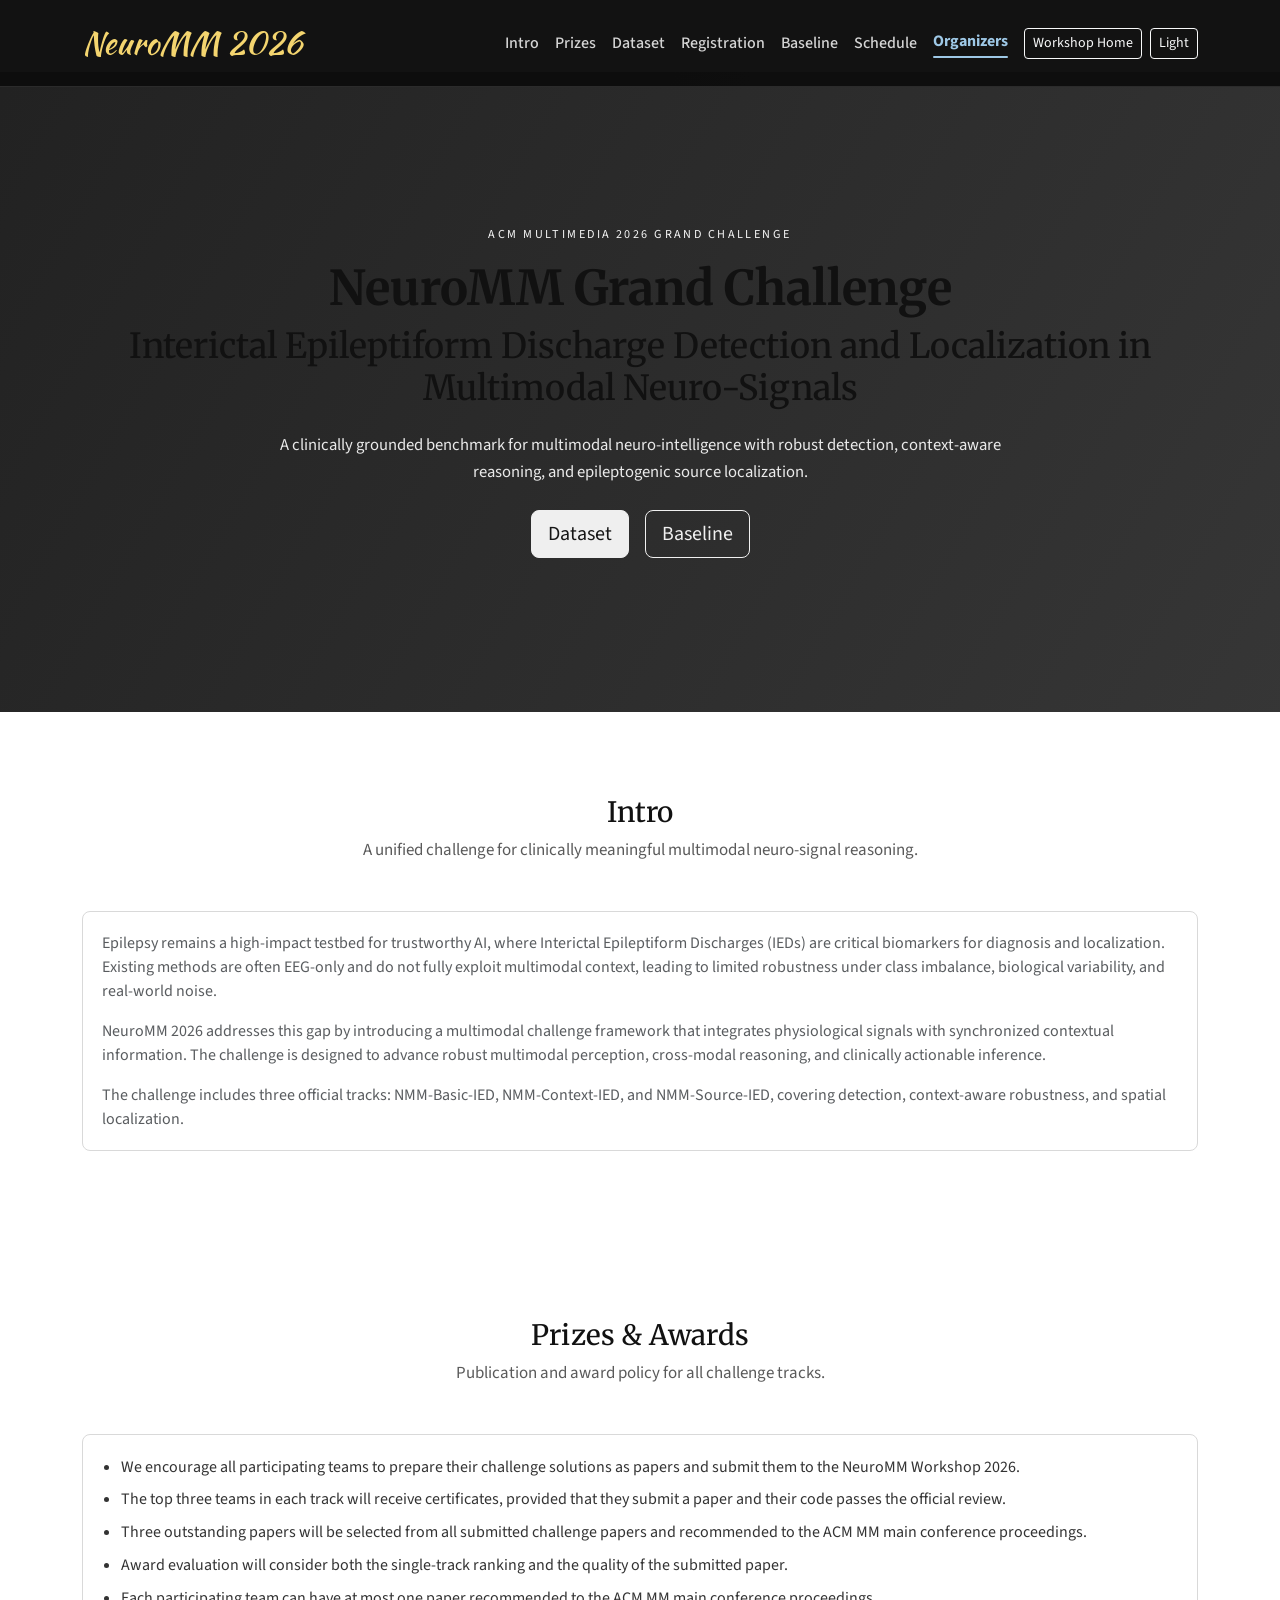
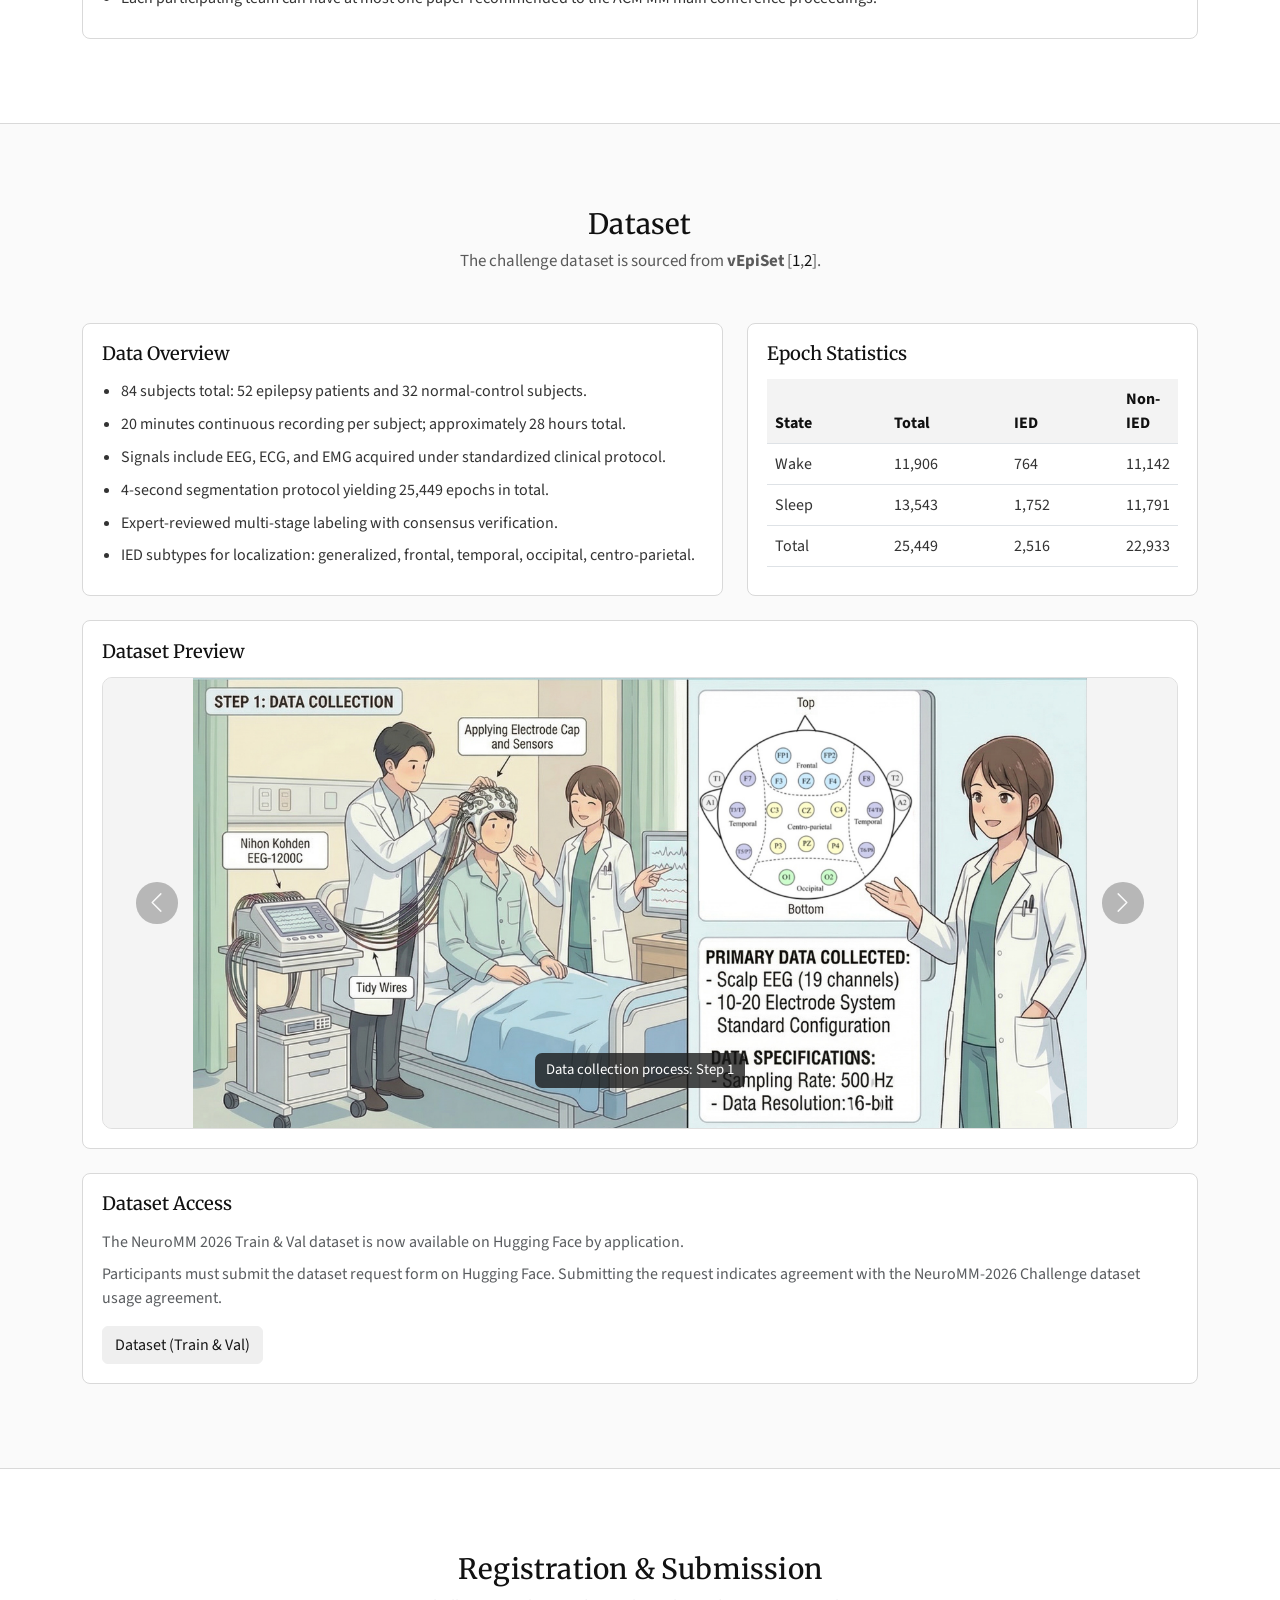
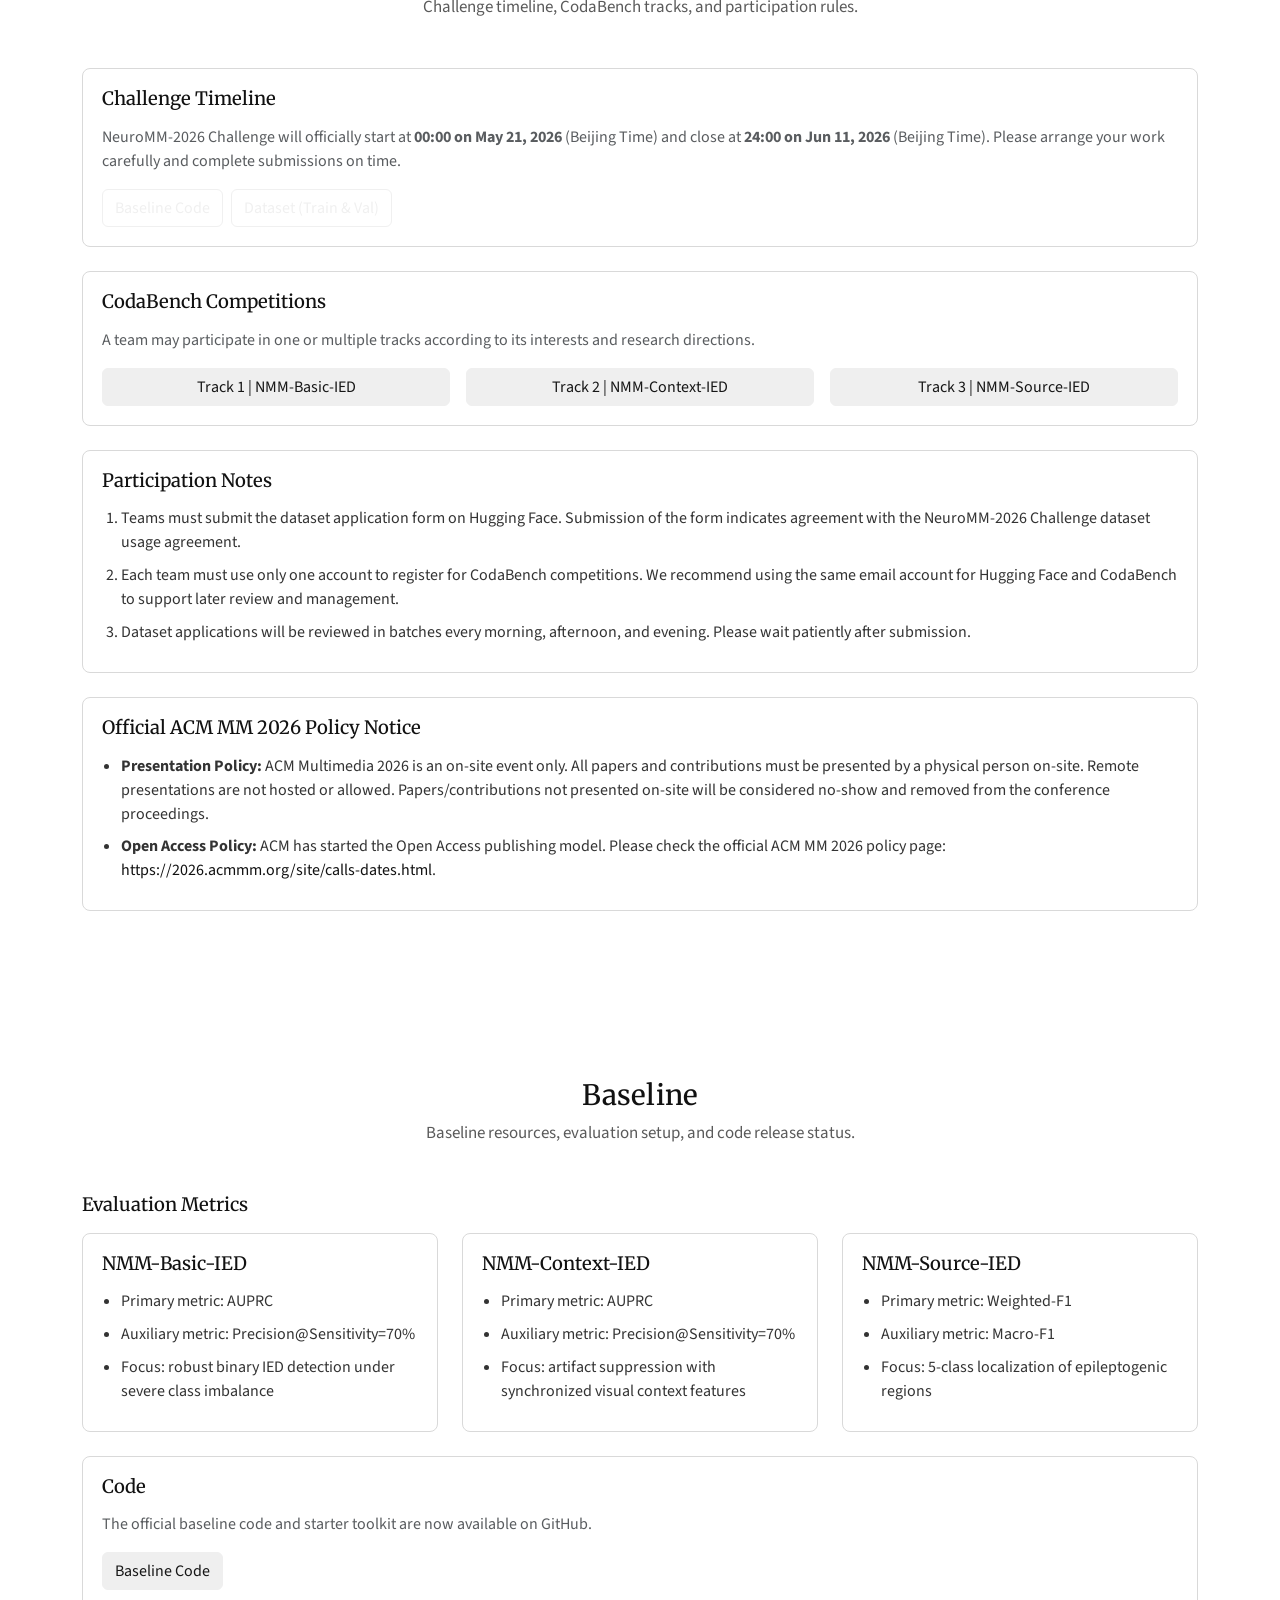
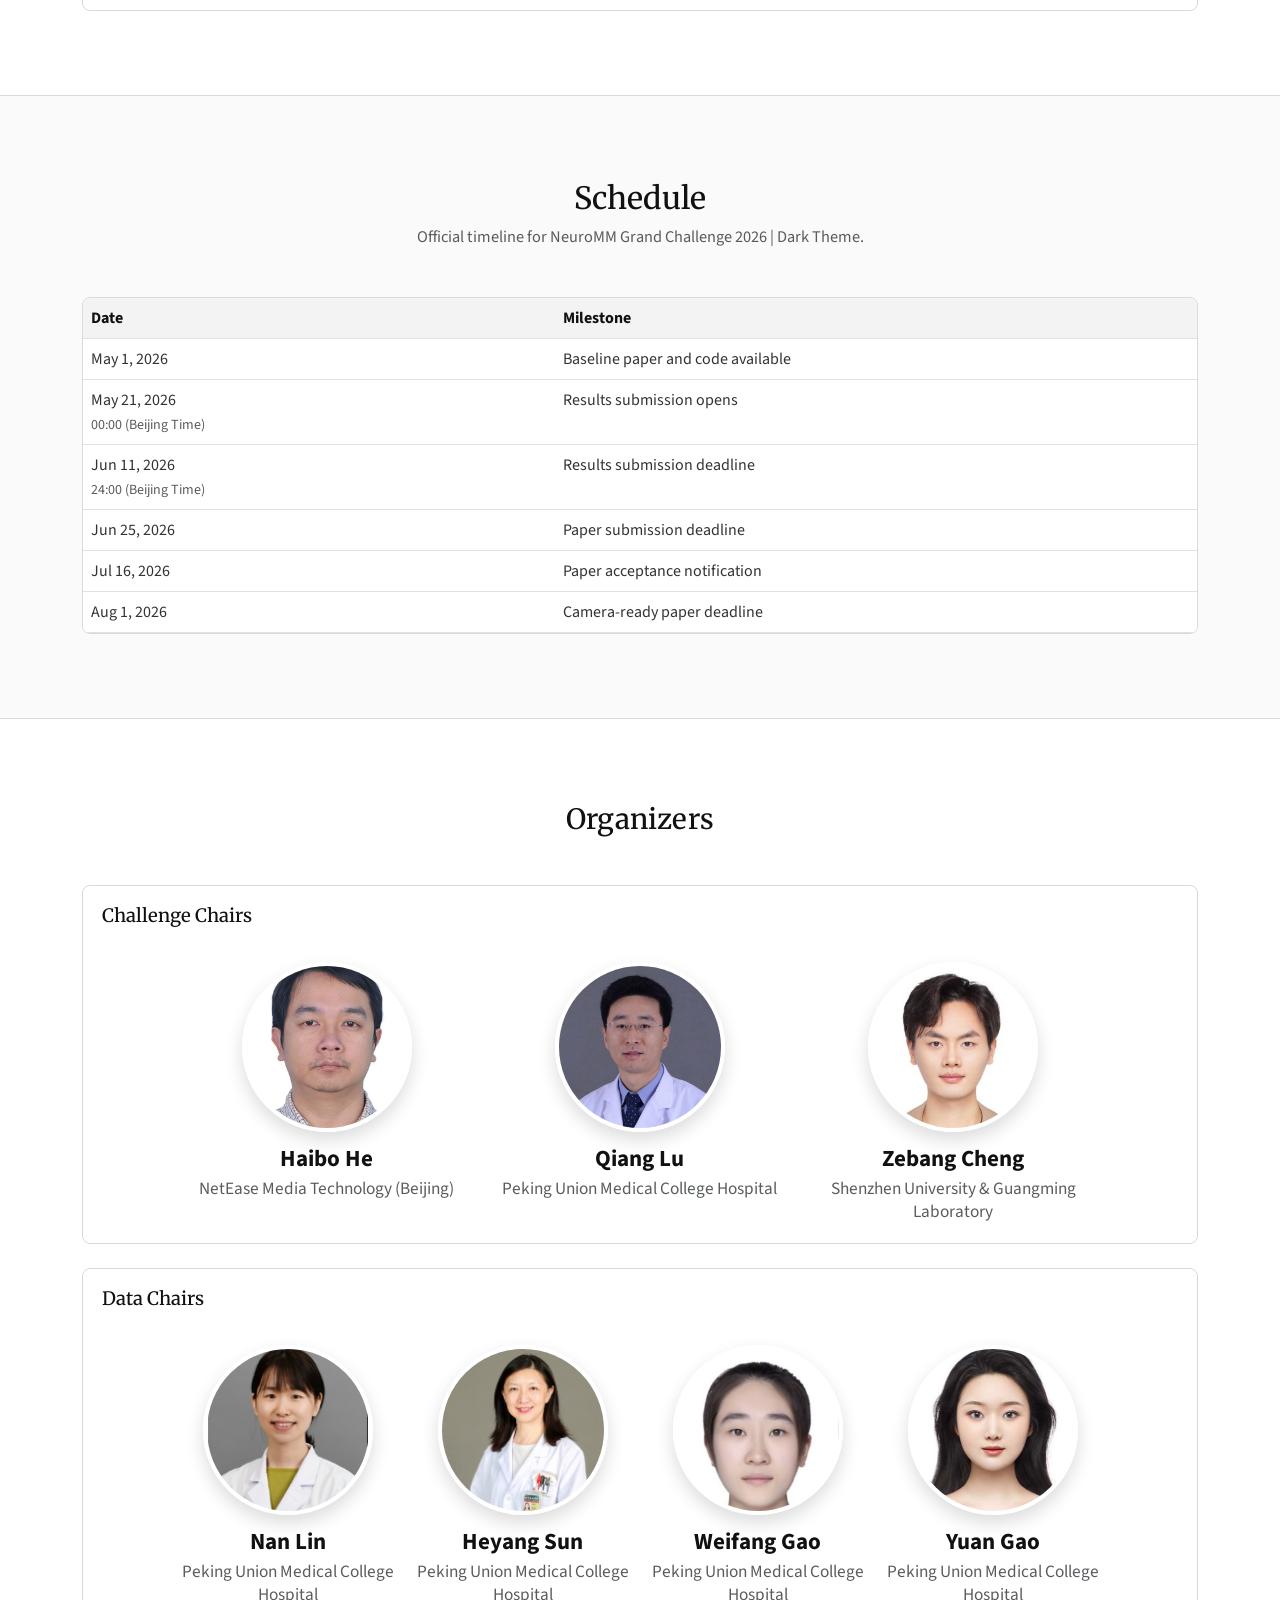
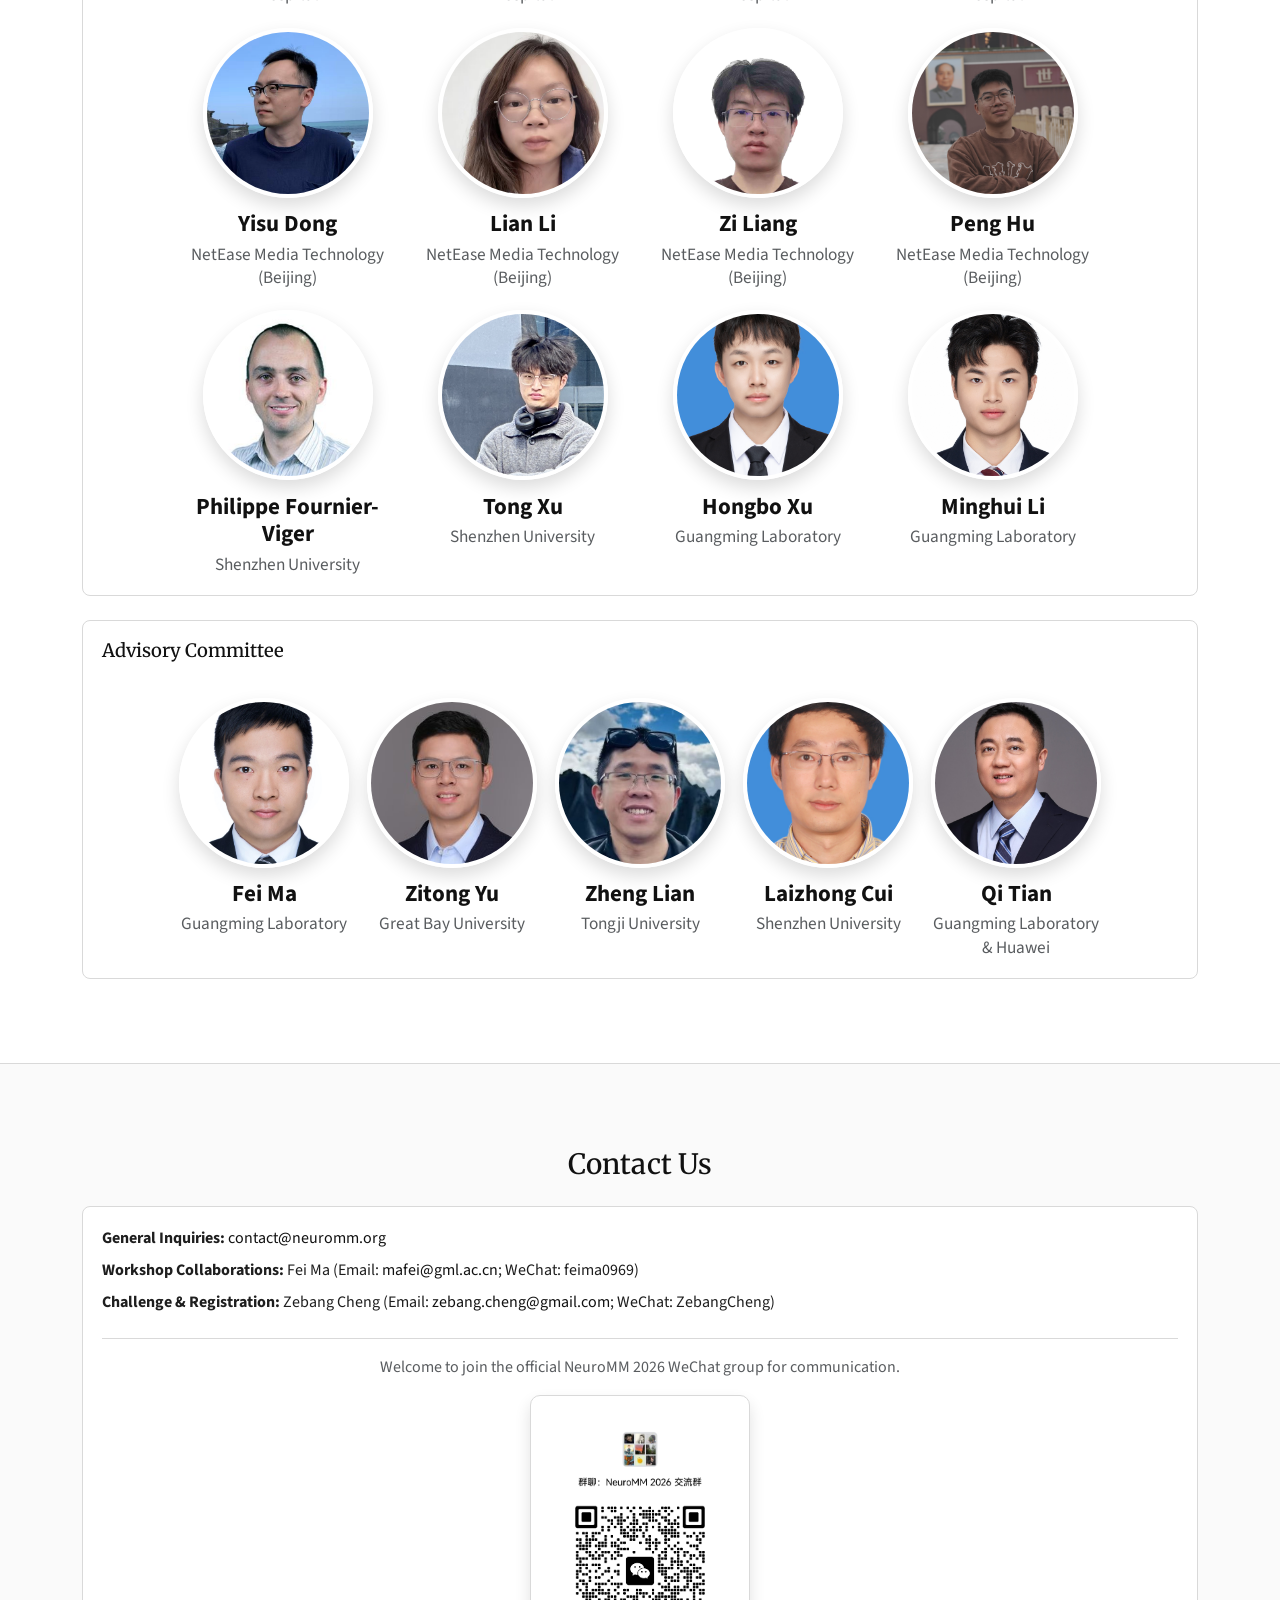
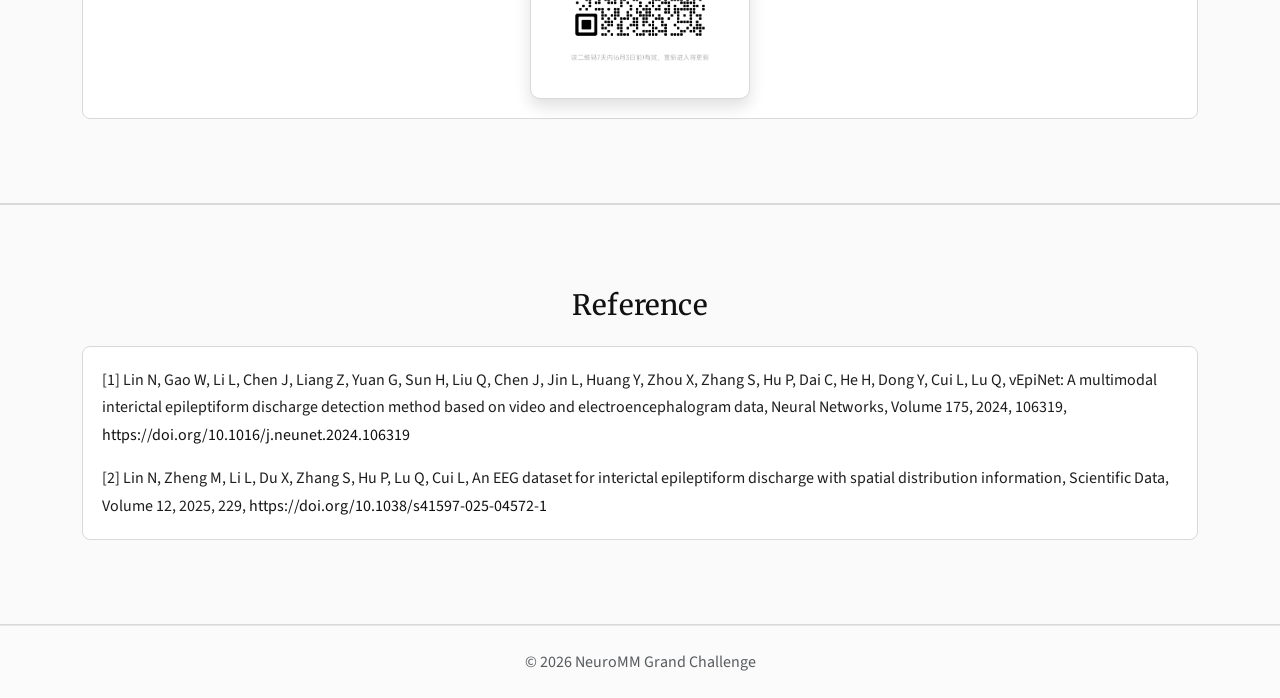
==== commit 1574ae3c: "award" ====
--- a/challenge-acm.html
+++ b/challenge-acm.html
@@ -84,9 +84,11 @@
       </div>
       <div class="conference-panel">
         <ul class="topic-list mb-0">
-          <li>The first-place paper of each track will be recommended to the ACM MM main conference proceedings.</li>
-          <li>Other ranked teams are also welcome to prepare papers and submit to the NeuroMM 2026 workshop.</li>
-          <li>At least one main-conference full registration is required for each accepted paper.</li>
+          <li>We encourage all participating teams to prepare their challenge solutions as papers and submit them to the NeuroMM Workshop 2026.</li>
+          <li>The top three teams in each track will receive certificates, provided that they submit a paper and their code passes the official review.</li>
+          <li>Three outstanding papers will be selected from all submitted challenge papers and recommended to the ACM MM main conference proceedings.</li>
+          <li>Award evaluation will consider both the single-track ranking and the quality of the submitted paper.</li>
+          <li>Each participating team can have at most one paper recommended to the ACM MM main conference proceedings.</li>
         </ul>
       </div>
     </div>
